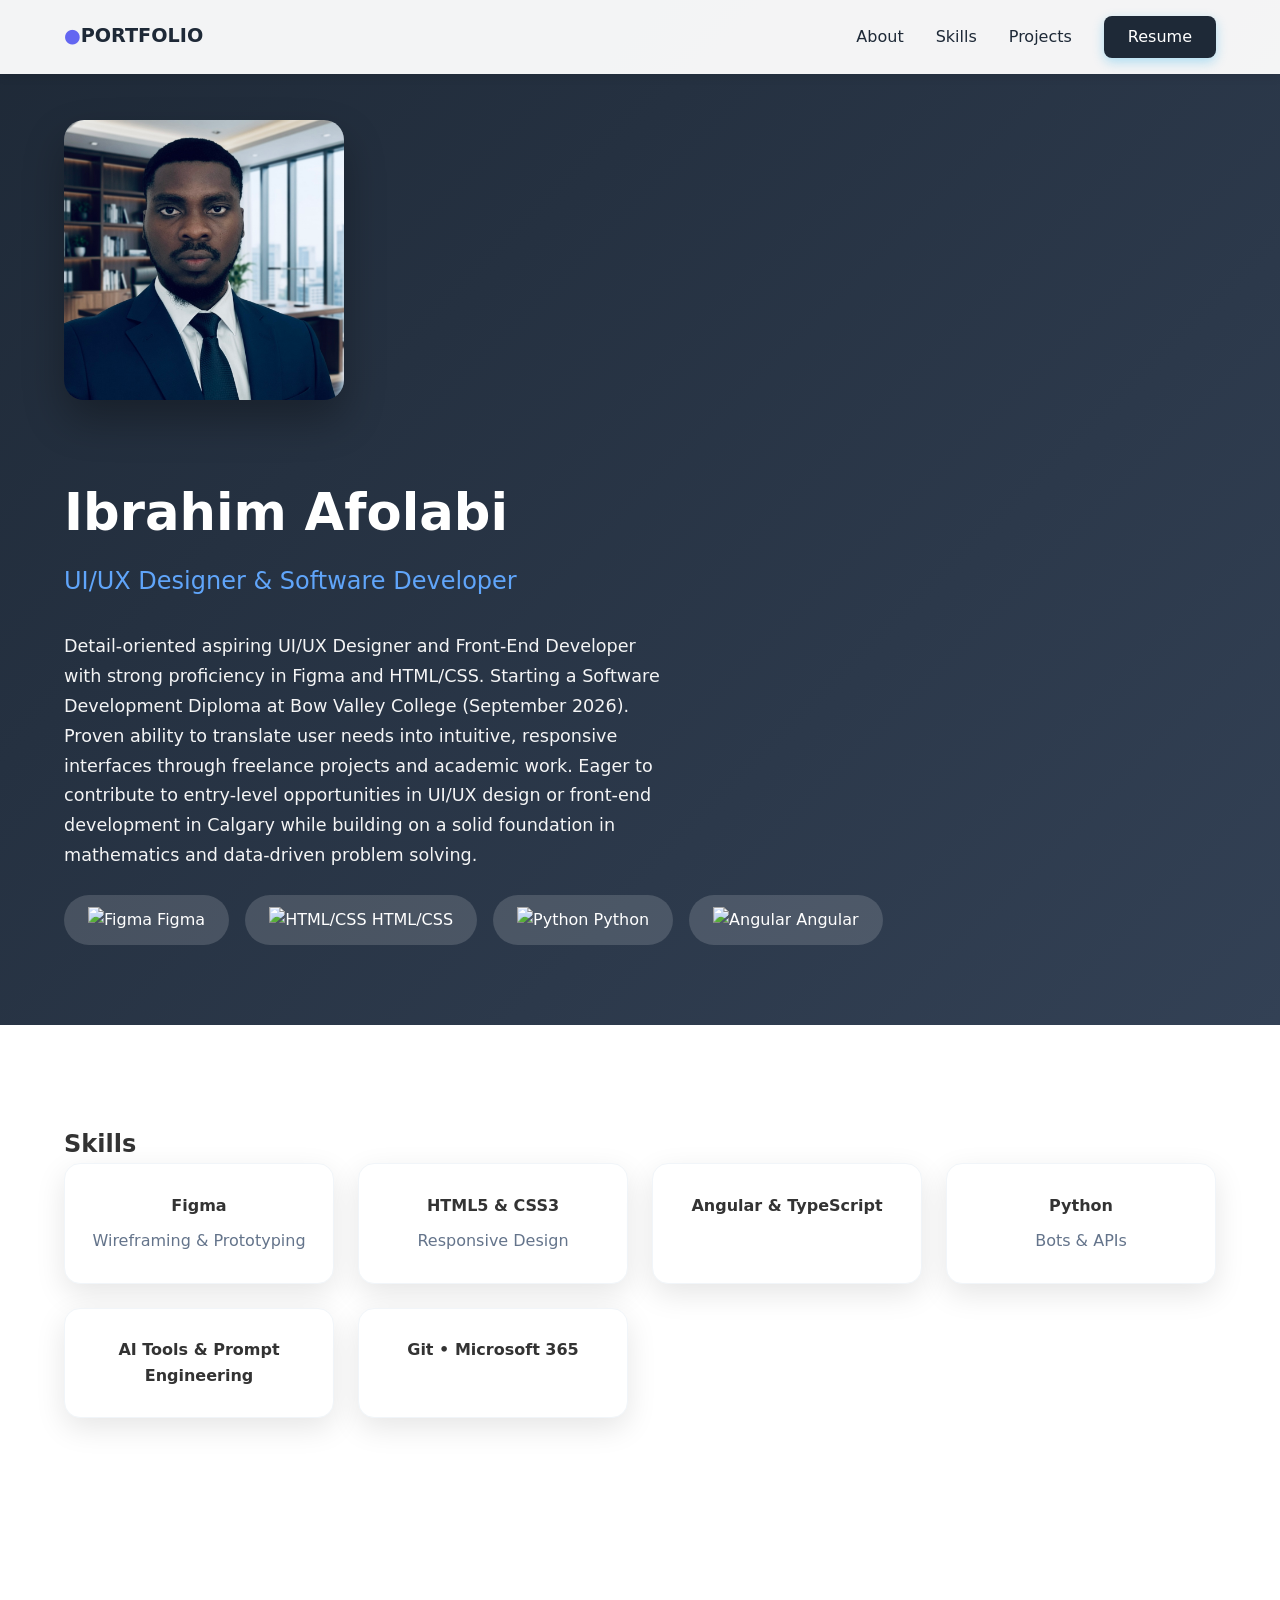
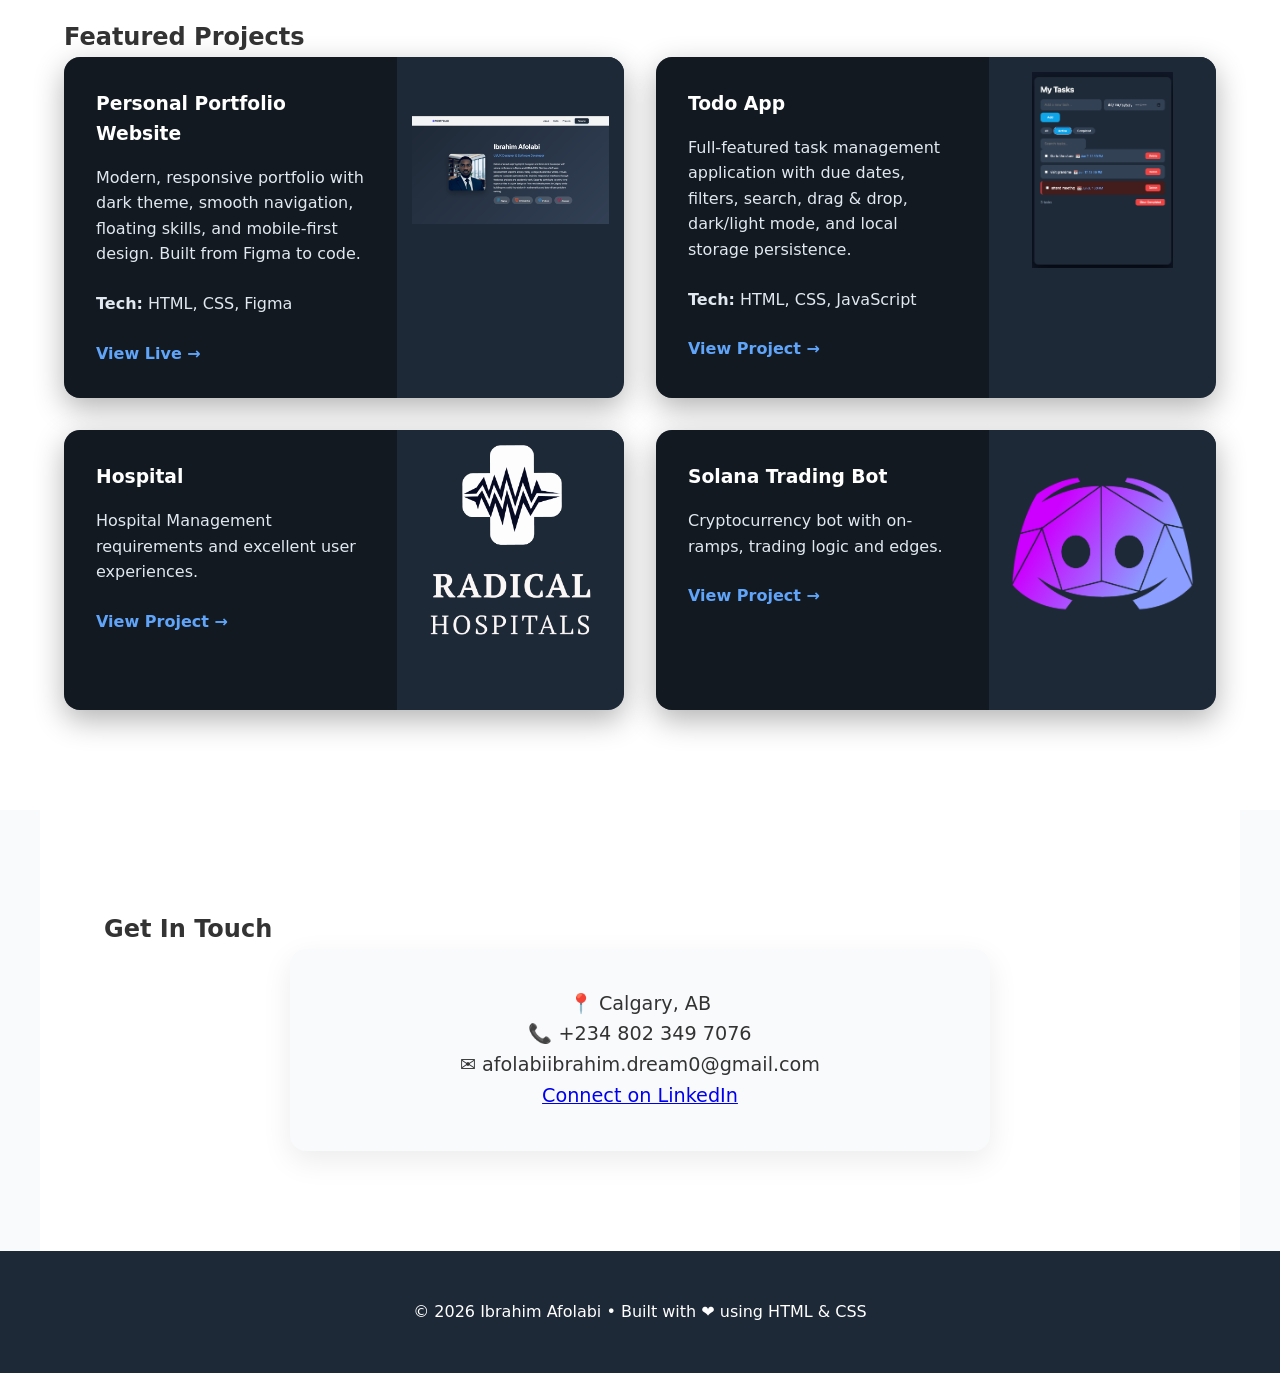
==== index.html @ 86c7fadf "Update: Added Todo App screenshot to portfolio" ====
<!DOCTYPE html>
<html lang="en">
<head>
  <meta charset="UTF-8">
  <meta name="viewport" content="width=device-width, initial-scale=1.0">
  <title>Ibrahim Afolabi | UI/UX & Software Developer</title>
  <link rel="stylesheet" href="styles.css">
</head>
<body>

    <nav>
    <div class="nav-container">
      <div class="logo">
        <span class="logo-dots">●</span>PORTFOLIO
      </div>
      <div class="nav-links">
        <a href="#about">About</a>
        <a href="#skills">Skills</a>
        <a href="#projects">Projects</a>
        <a href="Ibrahim_Afolabi_Resume.pdf" target="_blank" class="resume-btn">Resume</a>

      </div>
    </div>
  </nav>

    <section id="about" class="hero">
    <div class="hero-content">
      <div class="profile-section">
        <img src="images/Afolabi.jpg" alt="Ibrahim Afolabi" class="profile-photo">
      </div>
      <div class="hero-text">
        <h1>Ibrahim Afolabi</h1>
        <p class="title">UI/UX Designer & Software Developer</p>
        
        <div class="about-text">
          Detail-oriented aspiring UI/UX Designer and Front-End Developer with strong proficiency in Figma and HTML/CSS. Starting a Software Development Diploma at Bow Valley College (September 2026). Proven ability to translate user needs into intuitive, responsive interfaces through freelance projects and academic work. Eager to contribute to entry-level opportunities in UI/UX design or front-end development in Calgary while building on a solid foundation in mathematics and data-driven problem solving.
        </div>
        
                <div class="skills-badges">
          <div class="badge">
            <img src="https://cdn.simpleicons.org/figma/0EA5E9" alt="Figma" width="28" height="28">
            Figma
          </div>
          <div class="badge">
            <img src="https://cdn.simpleicons.org/html5/E34F26" alt="HTML/CSS" width="28" height="28">
            HTML/CSS
          </div>
          <div class="badge">
            <img src="https://cdn.simpleicons.org/python/3776AB" alt="Python" width="28" height="28">
            Python
          </div>
          <div class="badge">
            <img src="https://cdn.simpleicons.org/angular/DD0031" alt="Angular" width="28" height="28">
            Angular
          </div>
        </div>
      </div>
    </div>
  </section>

  <section id="skills" class="skills-section">
    <h2>Skills</h2>
    <div class="skills-grid">
      <div class="skill-card">Figma<br><span>Wireframing & Prototyping</span></div>
      <div class="skill-card">HTML5 & CSS3<br><span>Responsive Design</span></div>
      <div class="skill-card">Angular & TypeScript</div>
      <div class="skill-card">Python<br><span>Bots & APIs</span></div>
      <div class="skill-card">AI Tools & Prompt Engineering</div>
      <div class="skill-card">Git • Microsoft 365</div>
    </div>
  </section>

  <section id="projects" class="projects">
    <h2>Featured Projects</h2>
    <div class="projects-grid">

      <!-- New: Personal Portfolio -->
      <div class="project-card">
        <div class="project-info">
          <h3>Personal Portfolio Website</h3>
          <p>Modern, responsive portfolio with dark theme, smooth navigation, floating skills, and mobile-first design. Built from Figma to code.</p>
          <p><strong>Tech:</strong> HTML, CSS, Figma</p>
          <a href="#" class="view-project">View Live →</a>
        </div>
        <div class="project-image">
          <img src="images/portfolio.png" alt="Personal Portfolio">
        </div>
      </div>
<!-- Todo App -->
      <div class="project-card">
        <div class="project-info">
          <h3>Todo App</h3>
          <p>Full-featured task management application with due dates, filters, search, drag & drop, dark/light mode, and local storage persistence.</p>
          <p><strong>Tech:</strong> HTML, CSS, JavaScript</p>
          <a href="todo/index.html" class="view-project">View Project →</a>
        </div>
        <div class="project-image">
          <img src="images/To-do.png" alt="Todo App">
        </div>
      </div>
      <!-- Hospital -->
      <div class="project-card">
        <div class="project-info">
          <h3>Hospital</h3>
          <p>Hospital Management requirements and excellent user experiences.</p>
          <a href="Hospital/index.html" class="view-project">View Project →</a>
        </div>
        <div class="project-image">
          <img src="images/Hospital.png" alt="Hospital Project">
        </div>
      </div>

      <!-- Solana -->
      <div class="project-card">
        <div class="project-info">
          <h3>Solana Trading Bot</h3>
          <p>Cryptocurrency bot with on-ramps, trading logic and edges.</p>
          <a href="#" class="view-project">View Project →</a>
        </div>
        <div class="project-image">
          <img src="images/bot.png" alt="Solana Bot">
        </div>
      </div>

    </div>
  </section>

  <section id="contact">
    <h2>Get In Touch</h2>
    <div class="contact-info">
      <p>📍 Calgary, AB </p>
      <p>📞 +234 802 349 7076</p>
      <p>✉️ afolabiibrahim.dream0@gmail.com</p>
      <a href="https://www.linkedin.com/in/ibrahim-afolabi-062348404" target="_blank" class="btn">Connect on LinkedIn</a>
    </div>
  </section>

  <footer>
    © 2026 Ibrahim Afolabi • Built with ❤️ using HTML & CSS
  </footer>

</body>
</html>
---- styles.css ----
:root {
  --primary: #0ea5e9;
  --dark: #1e2937;
}

* {
  margin: 0;
  padding: 0;
  box-sizing: border-box;
}

body {
  font-family: 'Poppins', system-ui, sans-serif;
  line-height: 1.6;
  color: #333;
  background: #f8fafc;
}

nav {
  position: fixed;
  top: 0;
  width: 100%;
  background: rgba(255,255,255,0.95);
  padding: 1rem 5%;
  z-index: 1000;
  box-shadow: 0 2px 10px rgba(0,0,0,0.1);
}

.nav-container {
  max-width: 1200px;
  margin: 0 auto;
  display: flex;
  justify-content: space-between;
  align-items: center;
}

.logo {
  font-size: 1.2rem;
  font-weight: bold;
  color: var(--dark);
}

.logo-dots {
  color: #6366f1;
}

.nav-links {
  display: flex;
  align-items: center;
  gap: 2rem;                       /* Nice spacing between links */
}

.nav-links a:hover {
  color: var(--primary);
}

.nav-links a {
  text-decoration: none;
  color: var(--dark);
  font-weight: 500;
  transition: color 0.3s;
}

.contact-btn {
  background: var(--dark);
  color: white;
  padding: 8px 20px;
  border-radius: 8px;
  text-decoration: none;
}

.hero {
  min-height: 100vh;
  background: linear-gradient(135deg, #1e2937, #334155);
  color: white;
  display: flex;
  align-items: center;
  padding: 120px 5% 80px;
}

.hero-content {
  max-width: 1200px;
  margin: 0 auto;
  display: flex;
  align-items: center;
  gap: 4rem;
  flex-wrap: wrap;
}

.profile-photo {
  width: 280px;
  height: 280px;
  border-radius: 20px;
  object-fit: cover;
  box-shadow: 0 20px 40px rgba(0,0,0,0.3);
}

.hero-text h1 {
  font-size: 3.2rem;
  margin-bottom: 0.5rem;
}

.title {
  font-size: 1.5rem;
  color: #60a5fa;
  margin-bottom: 2rem;
}

.skills-badges {
  display: flex;
  flex-wrap: wrap;
  gap: 1rem;
}

.badge {
  background: rgba(255,255,255,0.15);
  padding: 12px 24px;
  border-radius: 50px;
  font-weight: 500;
}

/* ==================== HORIZONTAL FLOATING SKILLS ==================== */
.skills-section {
  padding: 100px 5%;
  background: white;
}

.skills-grid {
  display: grid;
  grid-template-columns: repeat(auto-fit, minmax(260px, 1fr));
  gap: 1.5rem;
  max-width: 1200px;
  margin: 0 auto;
}

.skill-card {
  background: white;
  padding: 1.8rem 1.4rem;
  border-radius: 16px;
  text-align: center;
  font-weight: 600;
  box-shadow: 0 10px 30px rgba(0, 0, 0, 0.1);
  transition: all 0.4s ease;
  border: 1px solid #f1f5f9;
}
.skill-card:hover {
  transform: translateY(-8px);
  box-shadow: 0 20px 40px rgba(14, 165, 233, 0.2);
}

.skill-card span {
  font-weight: normal;
  display: block;
  margin-top: 0.6rem;
  color: #64748b;
}
.about-text {
  max-width: 600px;
  line-height: 1.7;
  margin: 1.5rem 0;
  font-size: 1.1rem;
  opacity: 0.95;
}
.skill-card:hover {
  transform: translateY(-15px);
  box-shadow: 0 25px 50px rgba(14, 165, 233, 0.25);
  border-color: var(--primary);
}

.skill-card span {
  font-weight: normal;
  display: block;
  margin-top: 0.6rem;
  color: #64748b;
}

/* Projects & Other Sections */
.projects {
  padding: 100px 5%;
  background: white;
}

.projects-grid {
  display: grid;
  grid-template-columns: repeat(auto-fit, minmax(500px, 1fr));
  gap: 2rem;
  max-width: 1200px;
  margin: 0 auto;
}

.project-card {
  display: flex;
  background: #1e2937;
  color: white;
  border-radius: 16px;
  overflow: hidden;
  box-shadow: 0 10px 30px rgba(0,0,0,0.3);
  transition: transform 0.3s;
  min-height: 280px;
}

.project-info {
  padding: 2rem;
  flex: 1;
}
 
.project-card:hover {
  transform: translateY(-10px);
}

.project-info {
  padding: 2rem;
  flex: 1;
  background: rgba(0,0,0,0.4);   
}

.project-info h3 {
  color: white;
  margin-bottom: 1rem;
}

.project-info p {
  color: #e2e8f0;
  margin-bottom: 1.5rem;
}

.view-project {
  color: #60a5fa;
  text-decoration: none;
  font-weight: 600;
}

.view-project:hover {
  color: white;
  text-decoration: underline;
}

..project-image {
  width: 180px;           /* Small icon-like size */
  height: 180px;          /* Square for icon feel */
  overflow: hidden;
  flex-shrink: 0;
  background: #111827;
  border-radius: 12px;
  margin: 1.5rem;
}

.project-image img {
  width: 6cm;
  height: 6cm;
  object-fit: contain;     /* Important: keeps full image visible like an icon */
  padding: 15px;
  background: #1e2937;
}

.contact-info {
  max-width: 700px;
  margin: 0 auto;
  text-align: center;
  font-size: 1.2rem;
  padding: 40px;
  background: #f8fafc;
  border-radius: 16px;
  box-shadow: 0 10px 30px rgba(0,0,0,0.08);
}

footer {
  text-align: center;
  padding: 3rem;
  background: #1e2937;
  color: white;
}

/* Responsive */
@media (max-width: 768px) {
  .hero-content {
    flex-direction: column;
    text-align: center;
    gap: 2rem;
  }
  .projects-grid {
    grid-template-columns: 1fr;
  }
  .nav-links {
    display: flex;
    flex-wrap: wrap;
    gap: 1rem;
    justify-content: center;
  }
}
#contact {
  padding: 100px 5%;
  background: white;
  max-width: 1200px;
  margin: 0 auto;
}

.resume-btn {
  background: #1e2937 !important;
  color: white !important;
  padding: 8px 24px;
  border-radius: 8px;
  text-decoration: none;
  font-weight: 600;
  transition: all 0.3s;
  box-shadow: 0 4px 12px rgba(14, 165, 233, 0.3);
}

.resume-btn:hover {
  background: #6b7d87 !important;
  color: white !important;
  transform: translateY(-2px);
}
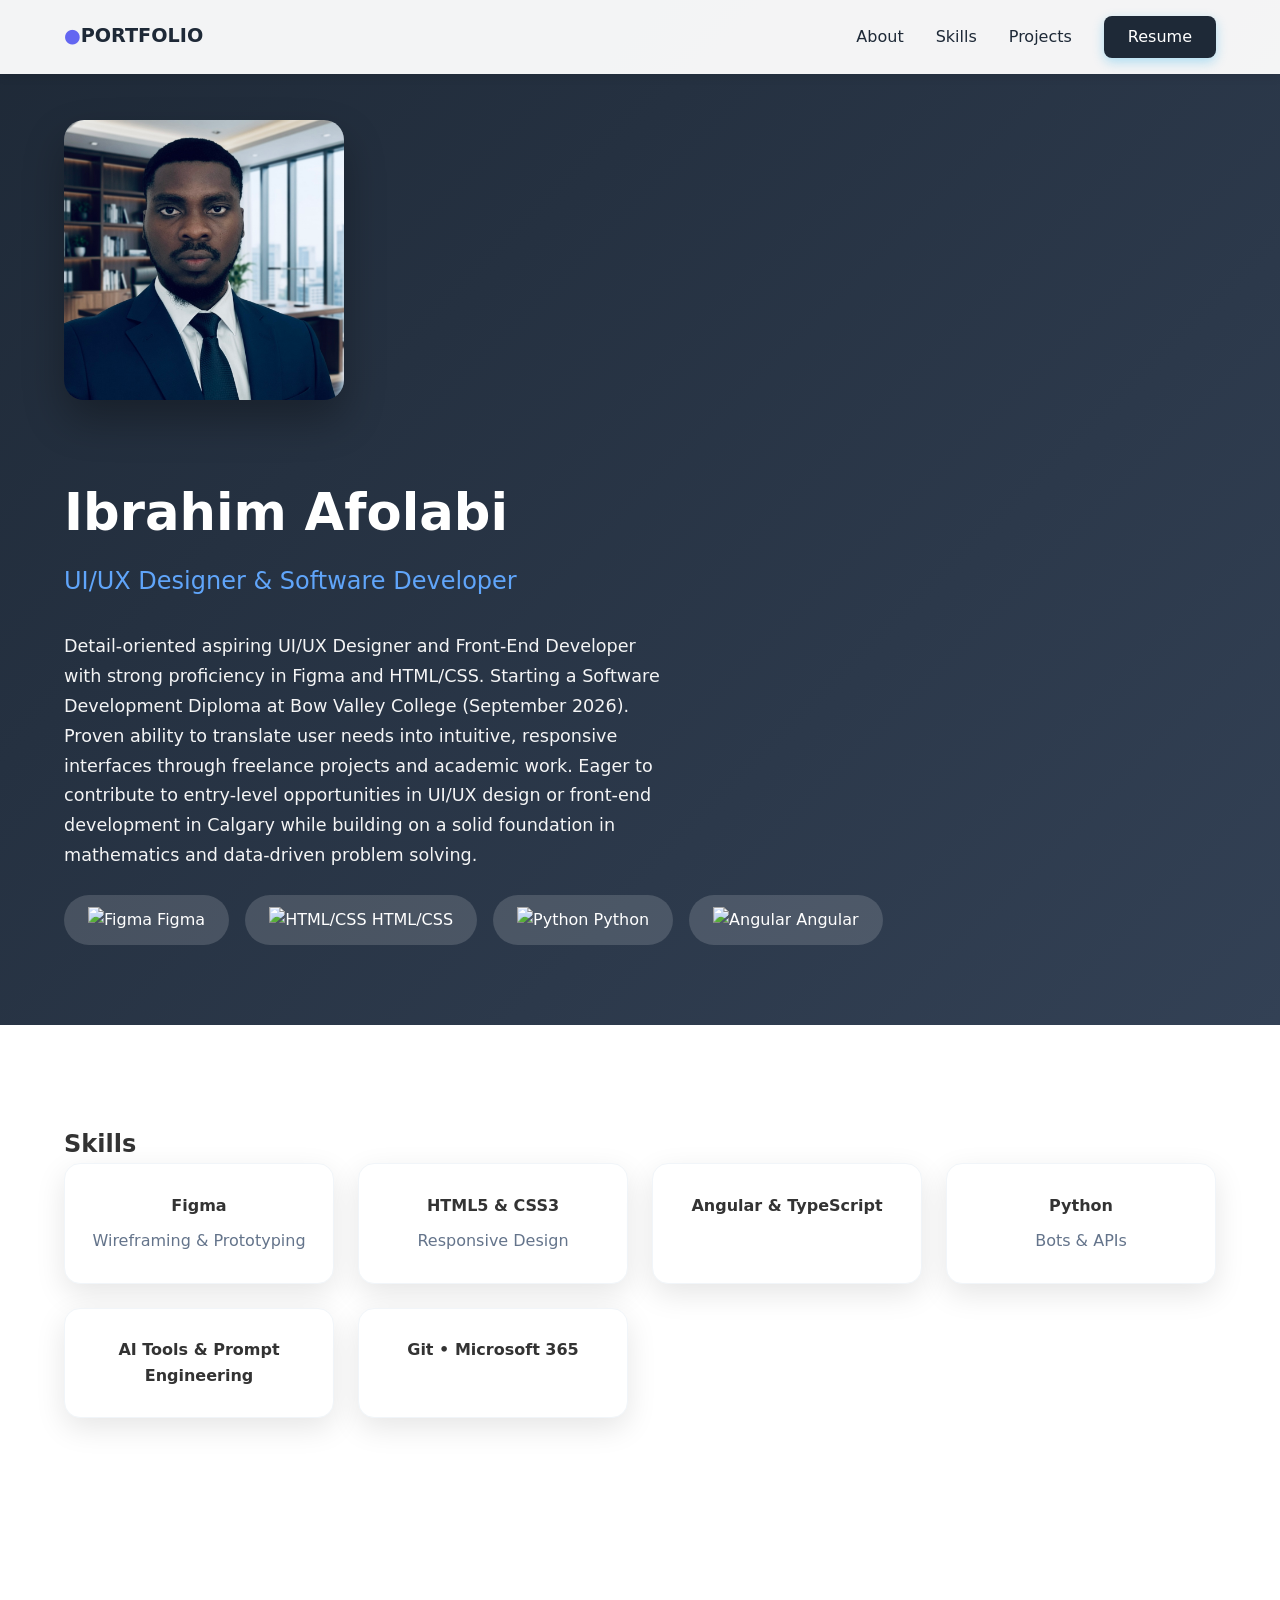
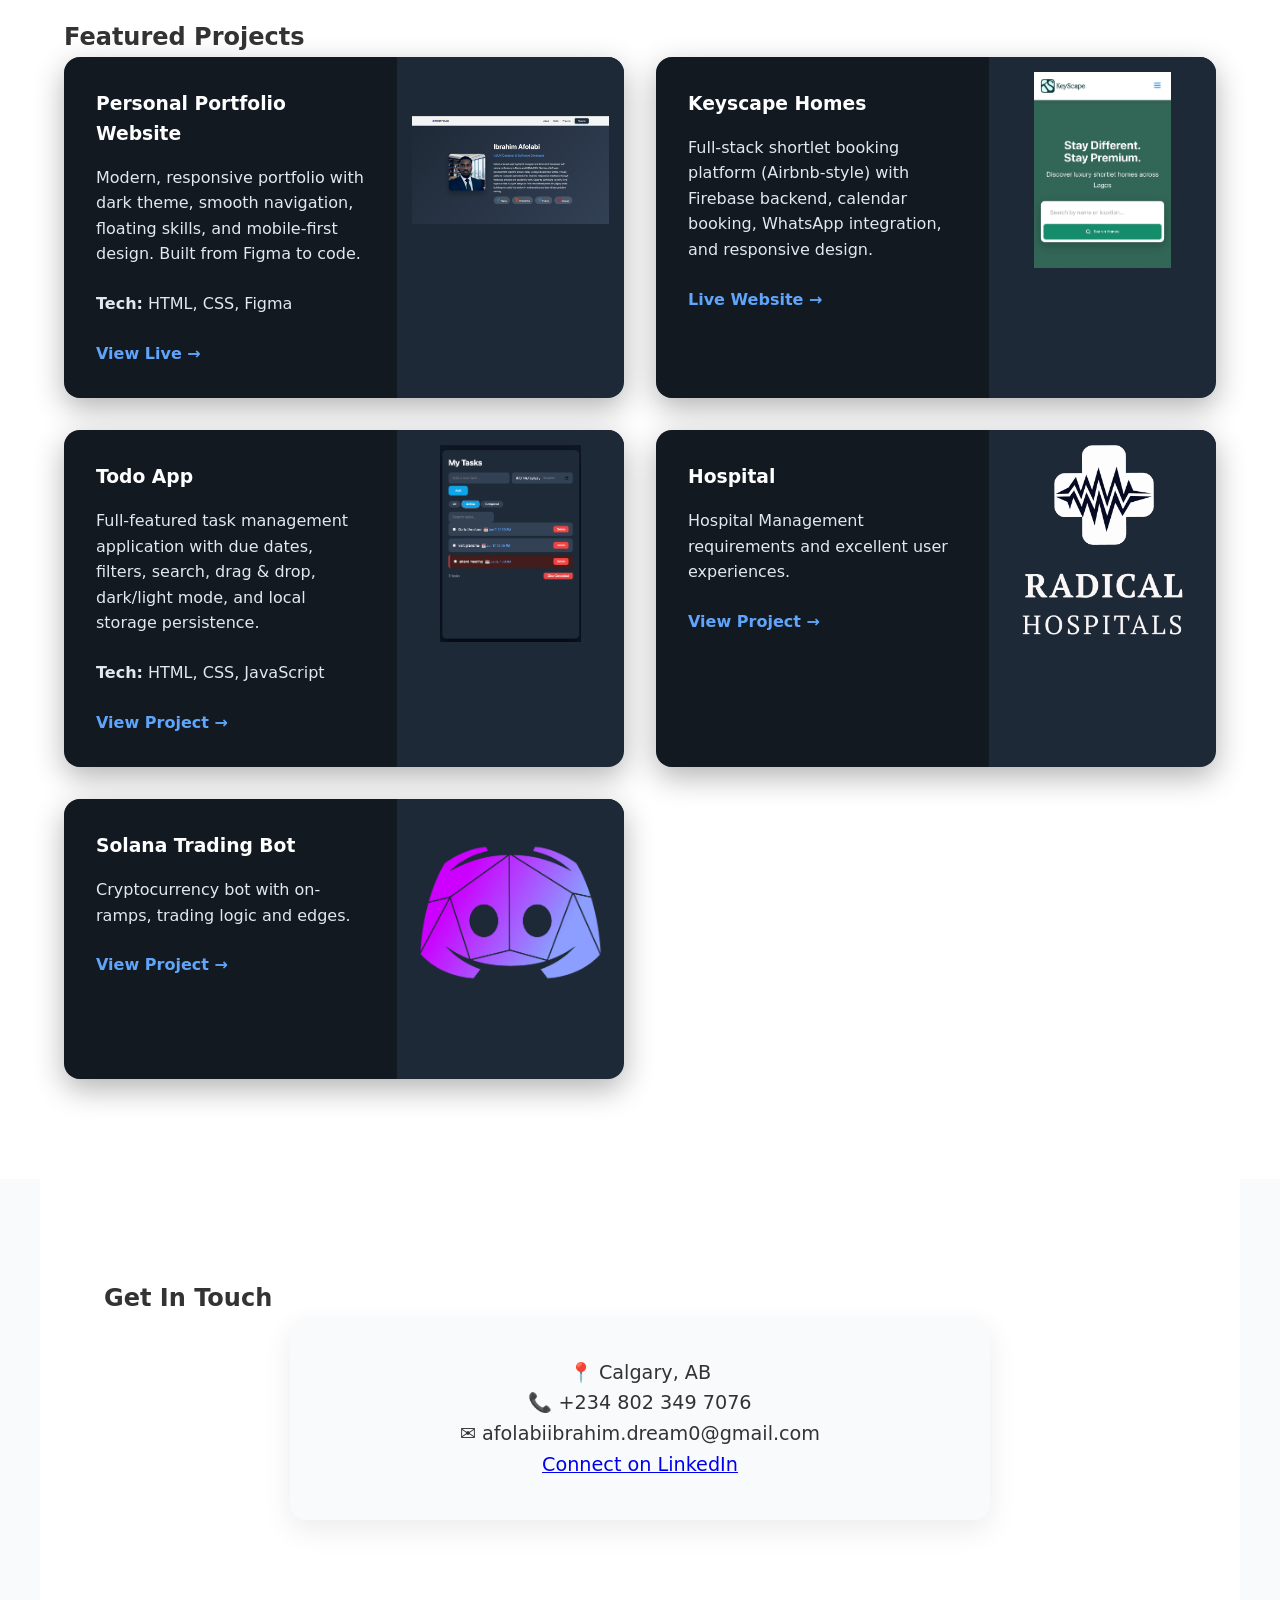
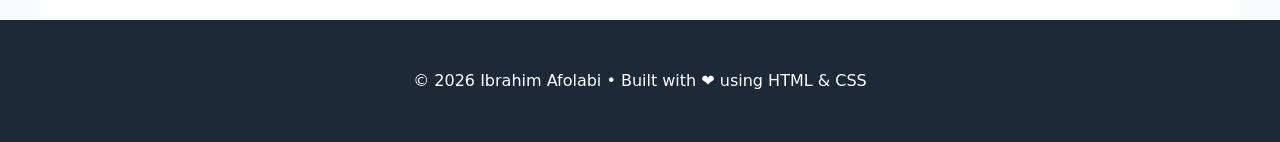
==== commit f77cfc7a: "Add Keyscape Homes project to portfolio" ====
--- a/index.html
+++ b/index.html
@@ -86,6 +86,17 @@
           <img src="images/portfolio.png" alt="Personal Portfolio">
         </div>
       </div>
+      <!-- New: Keyscape Homes -->
+      <div class="project-card">
+        <div class="project-info">
+          <h3>Keyscape Homes</h3>
+          <p>Full-stack shortlet booking platform (Airbnb-style) with Firebase backend, calendar booking, WhatsApp integration, and responsive design.</p>
+          <a href="https://keyscapehomes.pages.dev/" target="_blank" class="view-project">Live Website →</a>
+        </div>
+        <div class="project-image">
+          <img src="images/keyscape.png" alt="Keyscape Homes">
+        </div>
+      </div>
 <!-- Todo App -->
       <div class="project-card">
         <div class="project-info">
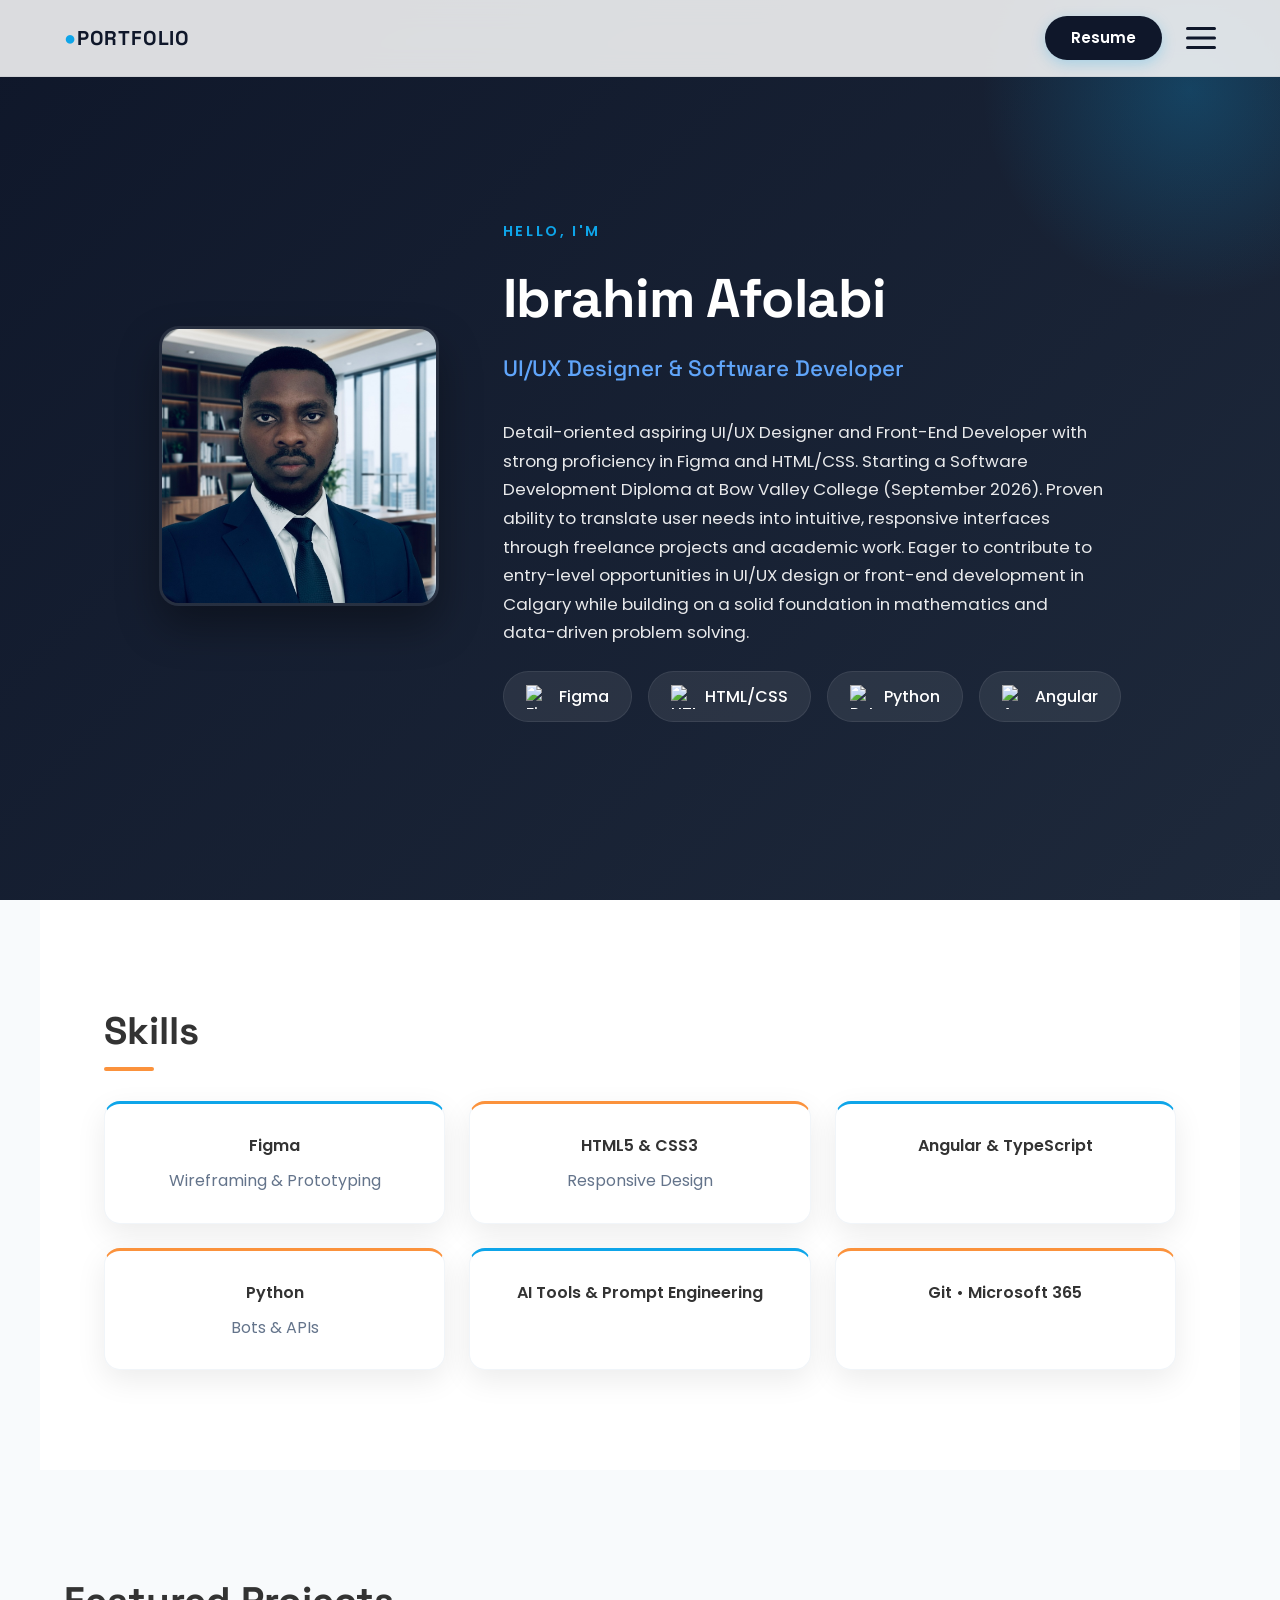
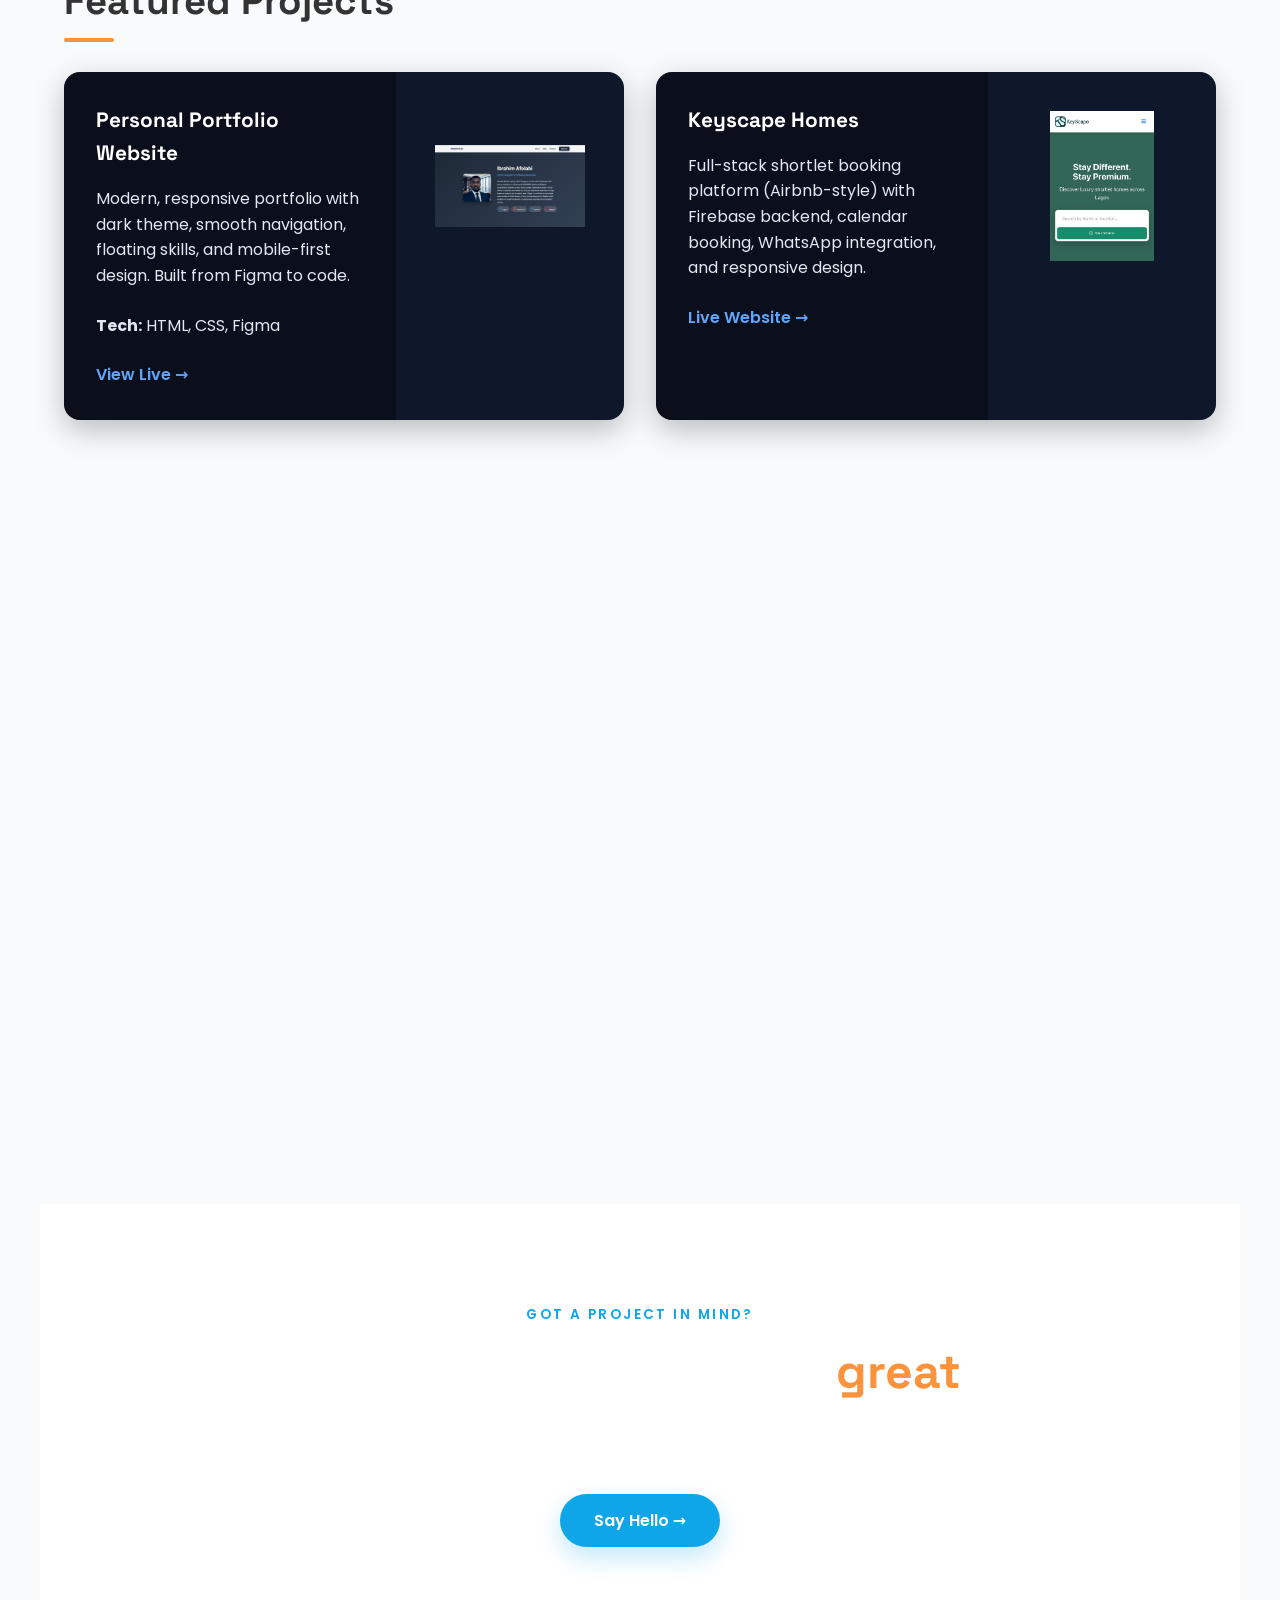
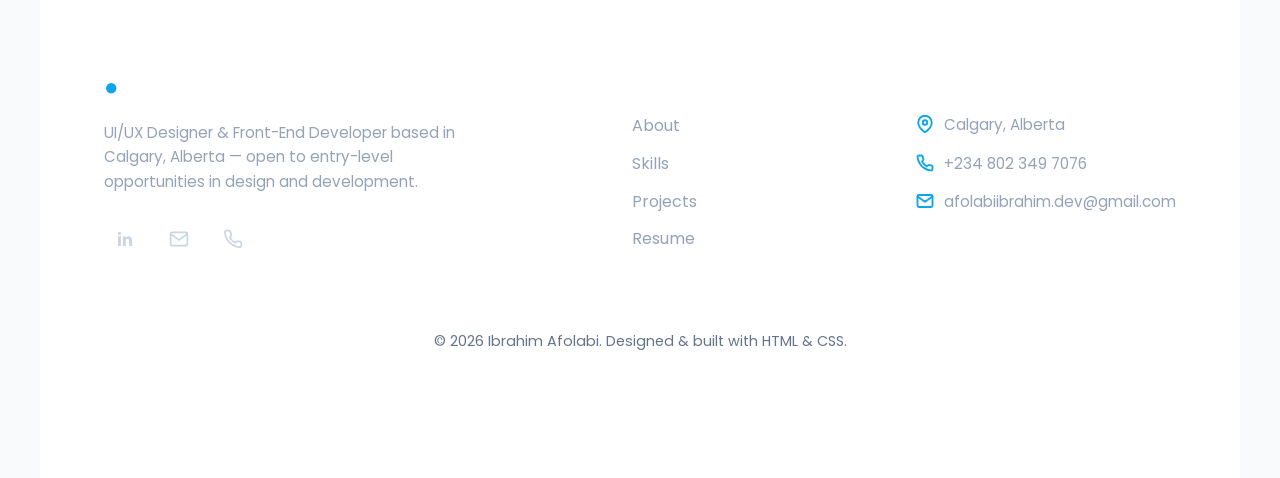
==== commit d0e8d1bc: "New updates - Improved footer + added Tails & Toys project" ====
--- a/index.html
+++ b/index.html
@@ -4,53 +4,65 @@
   <meta charset="UTF-8">
   <meta name="viewport" content="width=device-width, initial-scale=1.0">
   <title>Ibrahim Afolabi | UI/UX & Software Developer</title>
+  <link rel="preconnect" href="https://fonts.googleapis.com">
+  <link rel="preconnect" href="https://fonts.gstatic.com" crossorigin>
+  <link href="https://fonts.googleapis.com/css2?family=Space+Grotesk:wght@500;600;700&family=Poppins:wght@300;400;500;600;700&display=swap" rel="stylesheet">
   <link rel="stylesheet" href="styles.css">
 </head>
 <body>
 
-    <nav>
+  <nav>
     <div class="nav-container">
       <div class="logo">
         <span class="logo-dots">●</span>PORTFOLIO
       </div>
-      <div class="nav-links">
-        <a href="#about">About</a>
-        <a href="#skills">Skills</a>
-        <a href="#projects">Projects</a>
+      <div class="nav-right">
         <a href="Ibrahim_Afolabi_Resume.pdf" target="_blank" class="resume-btn">Resume</a>
-
+        <button class="hamburger" id="hamburger" aria-label="Toggle menu" aria-expanded="false" aria-controls="navOverlay">
+          <span></span>
+          <span></span>
+          <span></span>
+        </button>
       </div>
     </div>
   </nav>
 
-    <section id="about" class="hero">
+  <div class="nav-overlay" id="navOverlay">
+    <a href="#about"><span class="num">01</span>About</a>
+    <a href="#skills"><span class="num">02</span>Skills</a>
+    <a href="#projects"><span class="num">03</span>Projects</a>
+    <a href="#contact"><span class="num">04</span>Contact</a>
+  </div>
+
+  <section id="about" class="hero">
     <div class="hero-content">
       <div class="profile-section">
         <img src="images/Afolabi.jpg" alt="Ibrahim Afolabi" class="profile-photo">
       </div>
       <div class="hero-text">
+        <p class="eyebrow">Hello, I'm</p>
         <h1>Ibrahim Afolabi</h1>
-        <p class="title">UI/UX Designer & Software Developer</p>
-        
+        <p class="title">UI/UX Designer &amp; Software Developer</p>
+
         <div class="about-text">
           Detail-oriented aspiring UI/UX Designer and Front-End Developer with strong proficiency in Figma and HTML/CSS. Starting a Software Development Diploma at Bow Valley College (September 2026). Proven ability to translate user needs into intuitive, responsive interfaces through freelance projects and academic work. Eager to contribute to entry-level opportunities in UI/UX design or front-end development in Calgary while building on a solid foundation in mathematics and data-driven problem solving.
         </div>
-        
-                <div class="skills-badges">
-          <div class="badge">
-            <img src="https://cdn.simpleicons.org/figma/0EA5E9" alt="Figma" width="28" height="28">
+
+        <div class="skills-badges">
+          <div class="badge">
+            <img src="https://cdn.simpleicons.org/figma/0EA5E9" alt="Figma" width="24" height="24">
             Figma
           </div>
           <div class="badge">
-            <img src="https://cdn.simpleicons.org/html5/E34F26" alt="HTML/CSS" width="28" height="28">
+            <img src="https://cdn.simpleicons.org/html5/E34F26" alt="HTML/CSS" width="24" height="24">
             HTML/CSS
           </div>
           <div class="badge">
-            <img src="https://cdn.simpleicons.org/python/3776AB" alt="Python" width="28" height="28">
+            <img src="https://cdn.simpleicons.org/python/3776AB" alt="Python" width="24" height="24">
             Python
           </div>
           <div class="badge">
-            <img src="https://cdn.simpleicons.org/angular/DD0031" alt="Angular" width="28" height="28">
+            <img src="https://cdn.simpleicons.org/angular/DD0031" alt="Angular" width="24" height="24">
             Angular
           </div>
         </div>
@@ -58,7 +70,7 @@
     </div>
   </section>
 
-  <section id="skills" class="skills-section">
+  <section id="skills" class="skills-section reveal">
     <h2>Skills</h2>
     <div class="skills-grid">
       <div class="skill-card">Figma<br><span>Wireframing & Prototyping</span></div>
@@ -71,11 +83,11 @@
   </section>
 
   <section id="projects" class="projects">
-    <h2>Featured Projects</h2>
+    <h2 class="reveal">Featured Projects</h2>
     <div class="projects-grid">
 
-      <!-- New: Personal Portfolio -->
-      <div class="project-card">
+      <!-- Personal Portfolio -->
+      <div class="project-card reveal">
         <div class="project-info">
           <h3>Personal Portfolio Website</h3>
           <p>Modern, responsive portfolio with dark theme, smooth navigation, floating skills, and mobile-first design. Built from Figma to code.</p>
@@ -86,8 +98,9 @@
           <img src="images/portfolio.png" alt="Personal Portfolio">
         </div>
       </div>
-      <!-- New: Keyscape Homes -->
-      <div class="project-card">
+
+      <!-- Keyscape Homes -->
+      <div class="project-card reveal">
         <div class="project-info">
           <h3>Keyscape Homes</h3>
           <p>Full-stack shortlet booking platform (Airbnb-style) with Firebase backend, calendar booking, WhatsApp integration, and responsive design.</p>
@@ -97,8 +110,21 @@
           <img src="images/keyscape.png" alt="Keyscape Homes">
         </div>
       </div>
-<!-- Todo App -->
-      <div class="project-card">
+
+      <!-- Tails & Toys -->
+      <div class="project-card reveal">
+        <div class="project-info">
+          <h3>Tails & Toys LLC</h3>
+          <p>Modern e-commerce website for premium cat toys and accessories with cart system and admin panel.</p>
+          <a href="https://tailsandtoysllc.netlify.app/" target="_blank" class="view-project">Live Website →</a>
+        </div>
+        <div class="project-image">
+          <img src="images/tailsandtoys.png" alt="Tails & Toys">
+        </div>
+      </div>
+
+      <!-- Todo App -->
+      <div class="project-card reveal">
         <div class="project-info">
           <h3>Todo App</h3>
           <p>Full-featured task management application with due dates, filters, search, drag & drop, dark/light mode, and local storage persistence.</p>
@@ -109,8 +135,9 @@
           <img src="images/To-do.png" alt="Todo App">
         </div>
       </div>
+
       <!-- Hospital -->
-      <div class="project-card">
+      <div class="project-card reveal">
         <div class="project-info">
           <h3>Hospital</h3>
           <p>Hospital Management requirements and excellent user experiences.</p>
@@ -122,7 +149,7 @@
       </div>
 
       <!-- Solana -->
-      <div class="project-card">
+      <div class="project-card reveal">
         <div class="project-info">
           <h3>Solana Trading Bot</h3>
           <p>Cryptocurrency bot with on-ramps, trading logic and edges.</p>
@@ -136,19 +163,100 @@
     </div>
   </section>
 
-  <section id="contact">
-    <h2>Get In Touch</h2>
-    <div class="contact-info">
-      <p>📍 Calgary, AB </p>
-      <p>📞 +234 802 349 7076</p>
-      <p>✉️ afolabiibrahim.dream0@gmail.com</p>
-      <a href="https://www.linkedin.com/in/ibrahim-afolabi-062348404" target="_blank" class="btn">Connect on LinkedIn</a>
-    </div>
-  </section>
-
-  <footer>
-    © 2026 Ibrahim Afolabi • Built with ❤️ using HTML & CSS
+  <footer id="contact">
+    <div class="footer-container">
+
+      <div class="footer-cta reveal">
+        <p class="footer-eyebrow">Got a project in mind?</p>
+        <h2>Let's build something <span class="accent-text">great</span> together.</h2>
+        <a href="mailto:afolabiibrahim.dev@gmail.com" class="footer-cta-btn">Say Hello →</a>
+      </div>
+
+      <div class="footer-divider"></div>
+
+      <div class="footer-content">
+        <div class="footer-brand">
+          <div class="logo"><span class="logo-dots">●</span>PORTFOLIO</div>
+          <p class="footer-tagline">UI/UX Designer &amp; Front-End Developer based in Calgary, Alberta — open to entry-level opportunities in design and development.</p>
+          <div class="footer-socials">
+            <a href="https://www.linkedin.com/in/ibrahim-afolabi-062348404" target="_blank" class="social-icon" aria-label="LinkedIn">
+              <svg width="20" height="20" viewBox="0 0 24 24" fill="currentColor"><path d="M20.45 20.45h-3.55v-5.57c0-1.33-.02-3.04-1.85-3.04-1.85 0-2.14 1.45-2.14 2.94v5.67H9.36V9h3.41v1.56h.05c.48-.9 1.64-1.85 3.37-1.85 3.6 0 4.27 2.37 4.27 5.46v6.28zM5.34 7.43a2.06 2.06 0 110-4.12 2.06 2.06 0 010 4.12zM7.12 20.45H3.56V9h3.56v11.45z"/></svg>
+            </a>
+            <a href="mailto:afolabiibrahim.dev@gmail.com" class="social-icon" aria-label="Email">
+              <svg width="20" height="20" viewBox="0 0 24 24" fill="none" stroke="currentColor" stroke-width="2" stroke-linecap="round" stroke-linejoin="round"><path d="M4 4h16c1.1 0 2 .9 2 2v12c0 1.1-.9 2-2 2H4c-1.1 0-2-.9-2-2V6c0-1.1.9-2 2-2z"/><polyline points="22,6 12,13 2,6"/></svg>
+            </a>
+            <a href="tel:+2348023497076" class="social-icon" aria-label="Phone">
+              <svg width="20" height="20" viewBox="0 0 24 24" fill="none" stroke="currentColor" stroke-width="2" stroke-linecap="round" stroke-linejoin="round"><path d="M22 16.92v3a2 2 0 01-2.18 2 19.79 19.79 0 01-8.63-3.07 19.5 19.5 0 01-6-6 19.79 19.79 0 01-3.07-8.67A2 2 0 014.11 2h3a2 2 0 012 1.72 12.84 12.84 0 00.7 2.81 2 2 0 01-.45 2.11L8.09 10.09a16 16 0 006.5 6.5l1.45-1.45a2 2 0 012.11-.45 12.84 12.84 0 002.81.7A2 2 0 0122 16.92z"/></svg>
+            </a>
+          </div>
+        </div>
+
+        <div class="footer-links">
+          <h3>Navigate</h3>
+          <a href="#about">About</a>
+          <a href="#skills">Skills</a>
+          <a href="#projects">Projects</a>
+          <a href="Ibrahim_Afolabi_Resume.pdf" target="_blank">Resume</a>
+        </div>
+
+        <div class="footer-contact">
+          <h3>Contact</h3>
+          <div class="contact-item">
+            <svg width="18" height="18" viewBox="0 0 24 24" fill="none" stroke="currentColor" stroke-width="2.5" stroke-linecap="round" stroke-linejoin="round"><path d="M21 10c0 7-9 13-9 13S3 17 3 10a9 9 0 0118 0z"/><circle cx="12" cy="10" r="3"/></svg>
+            <span>Calgary, Alberta</span>
+          </div>
+          <div class="contact-item">
+            <svg width="18" height="18" viewBox="0 0 24 24" fill="none" stroke="currentColor" stroke-width="2.5" stroke-linecap="round" stroke-linejoin="round"><path d="M22 16.92v3a2 2 0 01-2.18 2 19.79 19.79 0 01-8.63-3.07 19.5 19.5 0 01-6-6 19.79 19.79 0 01-3.07-8.67A2 2 0 014.11 2h3a2 2 0 012 1.72 12.84 12.84 0 00.7 2.81 2 2 0 01-.45 2.11L8.09 10.09a16 16 0 006.5 6.5l1.45-1.45a2 2 0 012.11-.45 12.84 12.84 0 002.81.7A2 2 0 0122 16.92z"/></svg>
+            <span>+234 802 349 7076</span>
+          </div>
+          <div class="contact-item">
+            <svg width="18" height="18" viewBox="0 0 24 24" fill="none" stroke="currentColor" stroke-width="2.5" stroke-linecap="round" stroke-linejoin="round"><path d="M4 4h16c1.1 0 2 .9 2 2v12c0 1.1-.9 2-2 2H4c-1.1 0-2-.9-2-2V6c0-1.1.9-2 2-2z"/><polyline points="22,6 12,13 2,6"/></svg>
+            <span>afolabiibrahim.dev@gmail.com</span>
+          </div>
+        </div>
+      </div>
+
+      <div class="footer-bottom">
+        <p>&copy; 2026 Ibrahim Afolabi. Designed &amp; built with HTML &amp; CSS.</p>
+      </div>
+    </div>
   </footer>
 
+  <script>
+    // Hamburger menu toggle
+    const hamburger = document.getElementById('hamburger');
+    const navOverlay = document.getElementById('navOverlay');
+
+    hamburger.addEventListener('click', () => {
+      const isOpen = navOverlay.classList.toggle('active');
+      hamburger.classList.toggle('active');
+      hamburger.setAttribute('aria-expanded', isOpen);
+      document.body.classList.toggle('nav-open', isOpen);
+    });
+
+    // Close menu when a link is clicked
+    navOverlay.querySelectorAll('a').forEach(link => {
+      link.addEventListener('click', () => {
+        navOverlay.classList.remove('active');
+        hamburger.classList.remove('active');
+        hamburger.setAttribute('aria-expanded', 'false');
+        document.body.classList.remove('nav-open');
+      });
+    });
+
+    // Scroll-reveal animations
+    const revealEls = document.querySelectorAll('.reveal');
+    const observer = new IntersectionObserver((entries) => {
+      entries.forEach(entry => {
+        if (entry.isIntersecting) {
+          entry.target.classList.add('visible');
+          observer.unobserve(entry.target);
+        }
+      });
+    }, { threshold: 0.15 });
+
+    revealEls.forEach(el => observer.observe(el));
+  </script>
+
 </body>
-</html>+</html>
--- a/styles.css
+++ b/styles.css
@@ -1,6 +1,13 @@
 :root {
   --primary: #0ea5e9;
-  --dark: #1e2937;
+  --primary-dark: #0284c7;
+  --accent: #fb923c;
+  --dark: #0f172a;
+  --dark-2: #1e293b;
+  --light: #f8fafc;
+  --text-muted: #94a3b8;
+  --font-display: 'Space Grotesk', sans-serif;
+  --font-body: 'Poppins', system-ui, sans-serif;
 }
 
 * {
@@ -9,21 +16,27 @@
   box-sizing: border-box;
 }
 
+html {
+  scroll-behavior: smooth;
+}
+
 body {
-  font-family: 'Poppins', system-ui, sans-serif;
+  font-family: var(--font-body);
   line-height: 1.6;
   color: #333;
   background: #f8fafc;
 }
 
+/* ==================== NAV ==================== */
 nav {
   position: fixed;
   top: 0;
   width: 100%;
-  background: rgba(255,255,255,0.95);
+  background: rgba(255, 255, 255, 0.85);
+  backdrop-filter: blur(14px);
   padding: 1rem 5%;
   z-index: 1000;
-  box-shadow: 0 2px 10px rgba(0,0,0,0.1);
+  border-bottom: 1px solid rgba(15, 23, 42, 0.06);
 }
 
 .nav-container {
@@ -35,50 +48,171 @@
 }
 
 .logo {
-  font-size: 1.2rem;
-  font-weight: bold;
+  font-family: var(--font-display);
+  font-size: 1.25rem;
+  font-weight: 700;
   color: var(--dark);
+  letter-spacing: 0.04em;
 }
 
 .logo-dots {
-  color: #6366f1;
-}
-
-.nav-links {
-  display: flex;
-  align-items: center;
-  gap: 2rem;                       /* Nice spacing between links */
-}
-
-.nav-links a:hover {
   color: var(--primary);
 }
 
-.nav-links a {
+.nav-right {
+  display: flex;
+  align-items: center;
+  gap: 1.5rem;
+}
+
+.resume-btn {
+  background: var(--dark);
+  color: white !important;
+  padding: 10px 26px;
+  border-radius: 999px;
   text-decoration: none;
-  color: var(--dark);
+  font-weight: 600;
+  font-size: 0.95rem;
+  transition: all 0.3s;
+  box-shadow: 0 4px 14px rgba(14, 165, 233, 0.25);
+}
+
+.resume-btn:hover {
+  background: var(--primary);
+  color: white !important;
+  transform: translateY(-2px);
+}
+
+/* Hamburger */
+.hamburger {
+  position: relative;
+  width: 30px;
+  height: 22px;
+  background: none;
+  border: none;
+  cursor: pointer;
+  padding: 0;
+  z-index: 1001;
+}
+
+.hamburger span {
+  position: absolute;
+  left: 0;
+  display: block;
+  width: 100%;
+  height: 3px;
+  border-radius: 3px;
+  background: var(--dark);
+  transition: all 0.35s cubic-bezier(0.65, 0, 0.35, 1);
+}
+
+.hamburger span:nth-child(1) { top: 0; }
+.hamburger span:nth-child(2) { top: 50%; transform: translateY(-50%); }
+.hamburger span:nth-child(3) { bottom: 0; }
+
+.hamburger.active span:nth-child(1) {
+  top: 50%;
+  transform: translateY(-50%) rotate(45deg);
+  background: white;
+}
+.hamburger.active span:nth-child(2) {
+  opacity: 0;
+}
+.hamburger.active span:nth-child(3) {
+  bottom: 50%;
+  transform: translateY(50%) rotate(-45deg);
+  background: white;
+}
+
+/* Fullscreen nav overlay */
+.nav-overlay {
+  position: fixed;
+  inset: 0;
+  display: flex;
+  flex-direction: column;
+  align-items: center;
+  justify-content: center;
+  gap: 1.5rem;
+  background: linear-gradient(150deg, var(--dark) 0%, var(--dark-2) 100%);
+  transform: translateY(-100%);
+  transition: transform 0.55s cubic-bezier(0.77, 0, 0.18, 1);
+  z-index: 999;
+}
+
+.nav-overlay.active {
+  transform: translateY(0);
+}
+
+.nav-overlay a {
+  font-family: var(--font-display);
+  font-size: clamp(2rem, 6vw, 3.2rem);
+  font-weight: 600;
+  color: white;
+  text-decoration: none;
+  opacity: 0;
+  transform: translateY(24px);
+  transition: opacity 0.45s ease, transform 0.45s ease, color 0.3s;
+  display: flex;
+  align-items: baseline;
+  gap: 1rem;
+}
+
+.nav-overlay a span.num {
+  font-family: var(--font-body);
+  font-size: 1rem;
   font-weight: 500;
-  transition: color 0.3s;
-}
-
-.contact-btn {
-  background: var(--dark);
-  color: white;
-  padding: 8px 20px;
-  border-radius: 8px;
-  text-decoration: none;
-}
-
+  color: var(--primary);
+}
+
+.nav-overlay a:hover {
+  color: var(--primary);
+}
+
+.nav-overlay.active a {
+  opacity: 1;
+  transform: translateY(0);
+}
+
+.nav-overlay.active a:nth-child(1) { transition-delay: 0.08s; }
+.nav-overlay.active a:nth-child(2) { transition-delay: 0.16s; }
+.nav-overlay.active a:nth-child(3) { transition-delay: 0.24s; }
+.nav-overlay.active a:nth-child(4) { transition-delay: 0.32s; }
+
+body.nav-open {
+  overflow: hidden;
+}
+
+/* ==================== HERO ==================== */
 .hero {
   min-height: 100vh;
-  background: linear-gradient(135deg, #1e2937, #334155);
+  position: relative;
+  overflow: hidden;
+  background: linear-gradient(135deg, var(--dark), var(--dark-2));
+  background-image:
+    linear-gradient(135deg, var(--dark), var(--dark-2)),
+    linear-gradient(rgba(255, 255, 255, 0.035) 1px, transparent 1px),
+    linear-gradient(90deg, rgba(255, 255, 255, 0.035) 1px, transparent 1px);
+  background-size: auto, 42px 42px, 42px 42px;
   color: white;
   display: flex;
   align-items: center;
   padding: 120px 5% 80px;
 }
 
+.hero::before {
+  content: '';
+  position: absolute;
+  top: -120px;
+  right: -120px;
+  width: 420px;
+  height: 420px;
+  border-radius: 50%;
+  background: radial-gradient(circle, rgba(14, 165, 233, 0.25), transparent 70%);
+  pointer-events: none;
+}
+
 .hero-content {
+  position: relative;
   max-width: 1200px;
   margin: 0 auto;
   display: flex;
@@ -92,20 +226,44 @@
   height: 280px;
   border-radius: 20px;
   object-fit: cover;
-  box-shadow: 0 20px 40px rgba(0,0,0,0.3);
+  box-shadow: 0 20px 40px rgba(0, 0, 0, 0.35);
+  border: 3px solid rgba(255, 255, 255, 0.08);
+}
+
+.eyebrow {
+  display: inline-block;
+  font-size: 0.9rem;
+  font-weight: 600;
+  letter-spacing: 0.18em;
+  text-transform: uppercase;
+  color: var(--primary);
+  margin-bottom: 0.8rem;
 }
 
 .hero-text h1 {
-  font-size: 3.2rem;
+  font-family: var(--font-display);
+  font-size: 3.4rem;
+  font-weight: 700;
   margin-bottom: 0.5rem;
+  letter-spacing: -0.01em;
 }
 
 .title {
-  font-size: 1.5rem;
+  font-family: var(--font-display);
+  font-size: 1.4rem;
+  font-weight: 500;
   color: #60a5fa;
   margin-bottom: 2rem;
 }
 
+.about-text {
+  max-width: 600px;
+  line-height: 1.7;
+  margin: 1.5rem 0;
+  font-size: 1.05rem;
+  opacity: 0.9;
+}
+
 .skills-badges {
   display: flex;
   flex-wrap: wrap;
@@ -113,24 +271,56 @@
 }
 
 .badge {
-  background: rgba(255,255,255,0.15);
-  padding: 12px 24px;
+  display: flex;
+  align-items: center;
+  gap: 0.6rem;
+  background: rgba(255, 255, 255, 0.08);
+  border: 1px solid rgba(255, 255, 255, 0.08);
+  padding: 12px 22px;
   border-radius: 50px;
   font-weight: 500;
-}
-
-/* ==================== HORIZONTAL FLOATING SKILLS ==================== */
+  transition: all 0.3s;
+}
+
+.badge:hover {
+  background: rgba(14, 165, 233, 0.15);
+  border-color: var(--primary);
+  transform: translateY(-3px);
+}
+
+/* ==================== SKILLS ==================== */
 .skills-section {
   padding: 100px 5%;
   background: white;
+  max-width: 1200px;
+  margin: 0 auto;
+}
+
+.skills-section h2,
+.projects h2 {
+  font-family: var(--font-display);
+  font-size: 2.4rem;
+  margin-bottom: 2.5rem;
+  position: relative;
+  display: inline-block;
+}
+
+.skills-section h2::after,
+.projects h2::after {
+  content: '';
+  position: absolute;
+  left: 0;
+  bottom: -10px;
+  width: 50px;
+  height: 4px;
+  border-radius: 4px;
+  background: var(--accent);
 }
 
 .skills-grid {
   display: grid;
   grid-template-columns: repeat(auto-fit, minmax(260px, 1fr));
   gap: 1.5rem;
-  max-width: 1200px;
-  margin: 0 auto;
 }
 
 .skill-card {
@@ -139,13 +329,19 @@
   border-radius: 16px;
   text-align: center;
   font-weight: 600;
-  box-shadow: 0 10px 30px rgba(0, 0, 0, 0.1);
-  transition: all 0.4s ease;
+  box-shadow: 0 10px 30px rgba(0, 0, 0, 0.08);
+  transition: all 0.35s ease;
   border: 1px solid #f1f5f9;
-}
+  border-top: 3px solid var(--primary);
+}
+
+.skill-card:nth-child(2n) {
+  border-top-color: var(--accent);
+}
+
 .skill-card:hover {
-  transform: translateY(-8px);
-  box-shadow: 0 20px 40px rgba(14, 165, 233, 0.2);
+  transform: translateY(-10px);
+  box-shadow: 0 25px 50px rgba(14, 165, 233, 0.2);
 }
 
 .skill-card span {
@@ -154,30 +350,11 @@
   margin-top: 0.6rem;
   color: #64748b;
 }
-.about-text {
-  max-width: 600px;
-  line-height: 1.7;
-  margin: 1.5rem 0;
-  font-size: 1.1rem;
-  opacity: 0.95;
-}
-.skill-card:hover {
-  transform: translateY(-15px);
-  box-shadow: 0 25px 50px rgba(14, 165, 233, 0.25);
-  border-color: var(--primary);
-}
-
-.skill-card span {
-  font-weight: normal;
-  display: block;
-  margin-top: 0.6rem;
-  color: #64748b;
-}
-
-/* Projects & Other Sections */
+
+/* ==================== PROJECTS ==================== */
 .projects {
   padding: 100px 5%;
-  background: white;
+  background: #f8fafc;
 }
 
 .projects-grid {
@@ -190,33 +367,31 @@
 
 .project-card {
   display: flex;
-  background: #1e2937;
+  background: var(--dark);
   color: white;
   border-radius: 16px;
   overflow: hidden;
-  box-shadow: 0 10px 30px rgba(0,0,0,0.3);
-  transition: transform 0.3s;
+  box-shadow: 0 10px 30px rgba(0, 0, 0, 0.25);
+  transition: transform 0.3s, box-shadow 0.3s;
   min-height: 280px;
+}
+
+.project-card:hover {
+  transform: translateY(-10px);
+  box-shadow: 0 20px 45px rgba(0, 0, 0, 0.35);
 }
 
 .project-info {
   padding: 2rem;
   flex: 1;
-}
- 
-.project-card:hover {
-  transform: translateY(-10px);
-}
-
-.project-info {
-  padding: 2rem;
-  flex: 1;
-  background: rgba(0,0,0,0.4);   
+  background: rgba(0, 0, 0, 0.35);
 }
 
 .project-info h3 {
+  font-family: var(--font-display);
   color: white;
   margin-bottom: 1rem;
+  font-size: 1.3rem;
 }
 
 .project-info p {
@@ -228,16 +403,17 @@
   color: #60a5fa;
   text-decoration: none;
   font-weight: 600;
+  transition: color 0.3s;
 }
 
 .view-project:hover {
-  color: white;
+  color: var(--accent);
   text-decoration: underline;
 }
 
-..project-image {
-  width: 180px;           /* Small icon-like size */
-  height: 180px;          /* Square for icon feel */
+.project-image {
+  width: 180px;
+  height: 180px;
   overflow: hidden;
   flex-shrink: 0;
   background: #111827;
@@ -246,11 +422,19 @@
 }
 
 .project-image img {
-  width: 6cm;
-  height: 6cm;
-  object-fit: contain;     /* Important: keeps full image visible like an icon */
+  width: 100%;
+  height: 100%;
+  object-fit: contain;
   padding: 15px;
-  background: #1e2937;
+  background: var(--dark);
+}
+
+/* ==================== CONTACT ==================== */
+#contact {
+  padding: 100px 5%;
+  background: white;
+  max-width: 1200px;
+  margin: 0 auto;
 }
 
 .contact-info {
@@ -261,54 +445,227 @@
   padding: 40px;
   background: #f8fafc;
   border-radius: 16px;
-  box-shadow: 0 10px 30px rgba(0,0,0,0.08);
-}
-
+  box-shadow: 0 10px 30px rgba(0, 0, 0, 0.08);
+}
+
+/* ==================== FOOTER ==================== */
 footer {
+  background: linear-gradient(180deg, var(--dark-2) 0%, var(--dark) 100%);
+  color: #e2e8f0;
+  padding: 90px 5% 0;
+}
+
+.footer-container {
+  max-width: 1200px;
+  margin: 0 auto;
+}
+
+/* CTA */
+.footer-cta {
   text-align: center;
-  padding: 3rem;
-  background: #1e2937;
-  color: white;
-}
-
-/* Responsive */
+  padding-bottom: 70px;
+}
+
+.footer-eyebrow {
+  font-size: 0.85rem;
+  font-weight: 600;
+  letter-spacing: 0.18em;
+  text-transform: uppercase;
+  color: var(--primary);
+  margin-bottom: 1rem;
+}
+
+.footer-cta h2 {
+  font-family: var(--font-display);
+  font-size: clamp(2rem, 5vw, 3rem);
+  font-weight: 700;
+  color: white;
+  max-width: 700px;
+  margin: 0 auto;
+  line-height: 1.25;
+}
+
+.footer-cta .accent-text {
+  color: var(--accent);
+}
+
+.footer-cta-btn {
+  display: inline-flex;
+  align-items: center;
+  gap: 0.5rem;
+  margin-top: 2rem;
+  padding: 14px 34px;
+  background: var(--primary);
+  color: white;
+  border-radius: 999px;
+  text-decoration: none;
+  font-weight: 600;
+  transition: all 0.3s;
+  box-shadow: 0 10px 25px rgba(14, 165, 233, 0.25);
+}
+
+.footer-cta-btn:hover {
+  background: var(--accent);
+  transform: translateY(-3px);
+  box-shadow: 0 14px 30px rgba(251, 146, 60, 0.3);
+}
+
+.footer-divider {
+  height: 1px;
+  background: rgba(255, 255, 255, 0.08);
+}
+
+/* Content columns */
+.footer-content {
+  display: grid;
+  grid-template-columns: 2fr 1fr 1fr;
+  gap: 40px;
+  padding: 50px 0 40px;
+}
+
+.footer-brand .logo {
+  font-size: 1.5rem;
+  margin-bottom: 14px;
+  color: white;
+}
+
+.footer-tagline {
+  color: var(--text-muted);
+  max-width: 360px;
+  margin-bottom: 1.5rem;
+  font-size: 0.95rem;
+}
+
+.footer-socials {
+  display: flex;
+  gap: 12px;
+}
+
+.social-icon {
+  width: 42px;
+  height: 42px;
+  border-radius: 50%;
+  display: flex;
+  align-items: center;
+  justify-content: center;
+  background: rgba(255, 255, 255, 0.06);
+  color: #cbd5e1;
+  transition: all 0.3s;
+}
+
+.social-icon:hover {
+  background: var(--primary);
+  color: white;
+  transform: translateY(-4px);
+}
+
+.footer-links h3,
+.footer-contact h3 {
+  font-family: var(--font-display);
+  color: white;
+  margin-bottom: 18px;
+  font-size: 1.05rem;
+}
+
+.footer-links a {
+  display: block;
+  color: var(--text-muted);
+  text-decoration: none;
+  margin-bottom: 12px;
+  transition: color 0.3s;
+}
+
+.footer-links a:hover {
+  color: var(--primary);
+}
+
+.footer-contact .contact-item {
+  display: flex;
+  align-items: flex-start;
+  gap: 10px;
+  margin-bottom: 14px;
+  color: var(--text-muted);
+  font-size: 0.95rem;
+}
+
+.footer-contact .contact-item svg {
+  flex-shrink: 0;
+  margin-top: 2px;
+  color: var(--primary);
+}
+
+.footer-bottom {
+  text-align: center;
+  padding: 25px 0;
+  border-top: 1px solid rgba(255, 255, 255, 0.08);
+  color: #64748b;
+  font-size: 0.9rem;
+}
+
+/* ==================== SCROLL REVEAL ==================== */
+.reveal {
+  opacity: 0;
+  transform: translateY(30px);
+  transition: opacity 0.7s ease, transform 0.7s ease;
+}
+
+.reveal.visible {
+  opacity: 1;
+  transform: translateY(0);
+}
+
+/* ==================== RESPONSIVE ==================== */
 @media (max-width: 768px) {
   .hero-content {
     flex-direction: column;
     text-align: center;
     gap: 2rem;
   }
+
+  .skills-badges {
+    justify-content: center;
+  }
+
   .projects-grid {
     grid-template-columns: 1fr;
   }
-  .nav-links {
-    display: flex;
-    flex-wrap: wrap;
-    gap: 1rem;
+
+  .project-card {
+    flex-direction: column;
+  }
+
+  .project-image {
+    width: calc(100% - 3rem);
+    height: 200px;
+  }
+
+  .footer-content {
+    grid-template-columns: 1fr;
+    gap: 36px;
+    text-align: center;
+  }
+
+  .footer-brand .footer-tagline {
+    margin-left: auto;
+    margin-right: auto;
+  }
+
+  .footer-socials {
     justify-content: center;
   }
-}
-#contact {
-  padding: 100px 5%;
-  background: white;
-  max-width: 1200px;
-  margin: 0 auto;
-}
-
-.resume-btn {
-  background: #1e2937 !important;
-  color: white !important;
-  padding: 8px 24px;
-  border-radius: 8px;
-  text-decoration: none;
-  font-weight: 600;
-  transition: all 0.3s;
-  box-shadow: 0 4px 12px rgba(14, 165, 233, 0.3);
-}
-
-.resume-btn:hover {
-  background: #6b7d87 !important;
-  color: white !important;
-  transform: translateY(-2px);
-}
-
+
+  .footer-contact .contact-item {
+    justify-content: center;
+  }
+}
+
+@media (max-width: 480px) {
+  .hero-text h1 {
+    font-size: 2.4rem;
+  }
+
+  .profile-photo {
+    width: 220px;
+    height: 220px;
+  }
+}
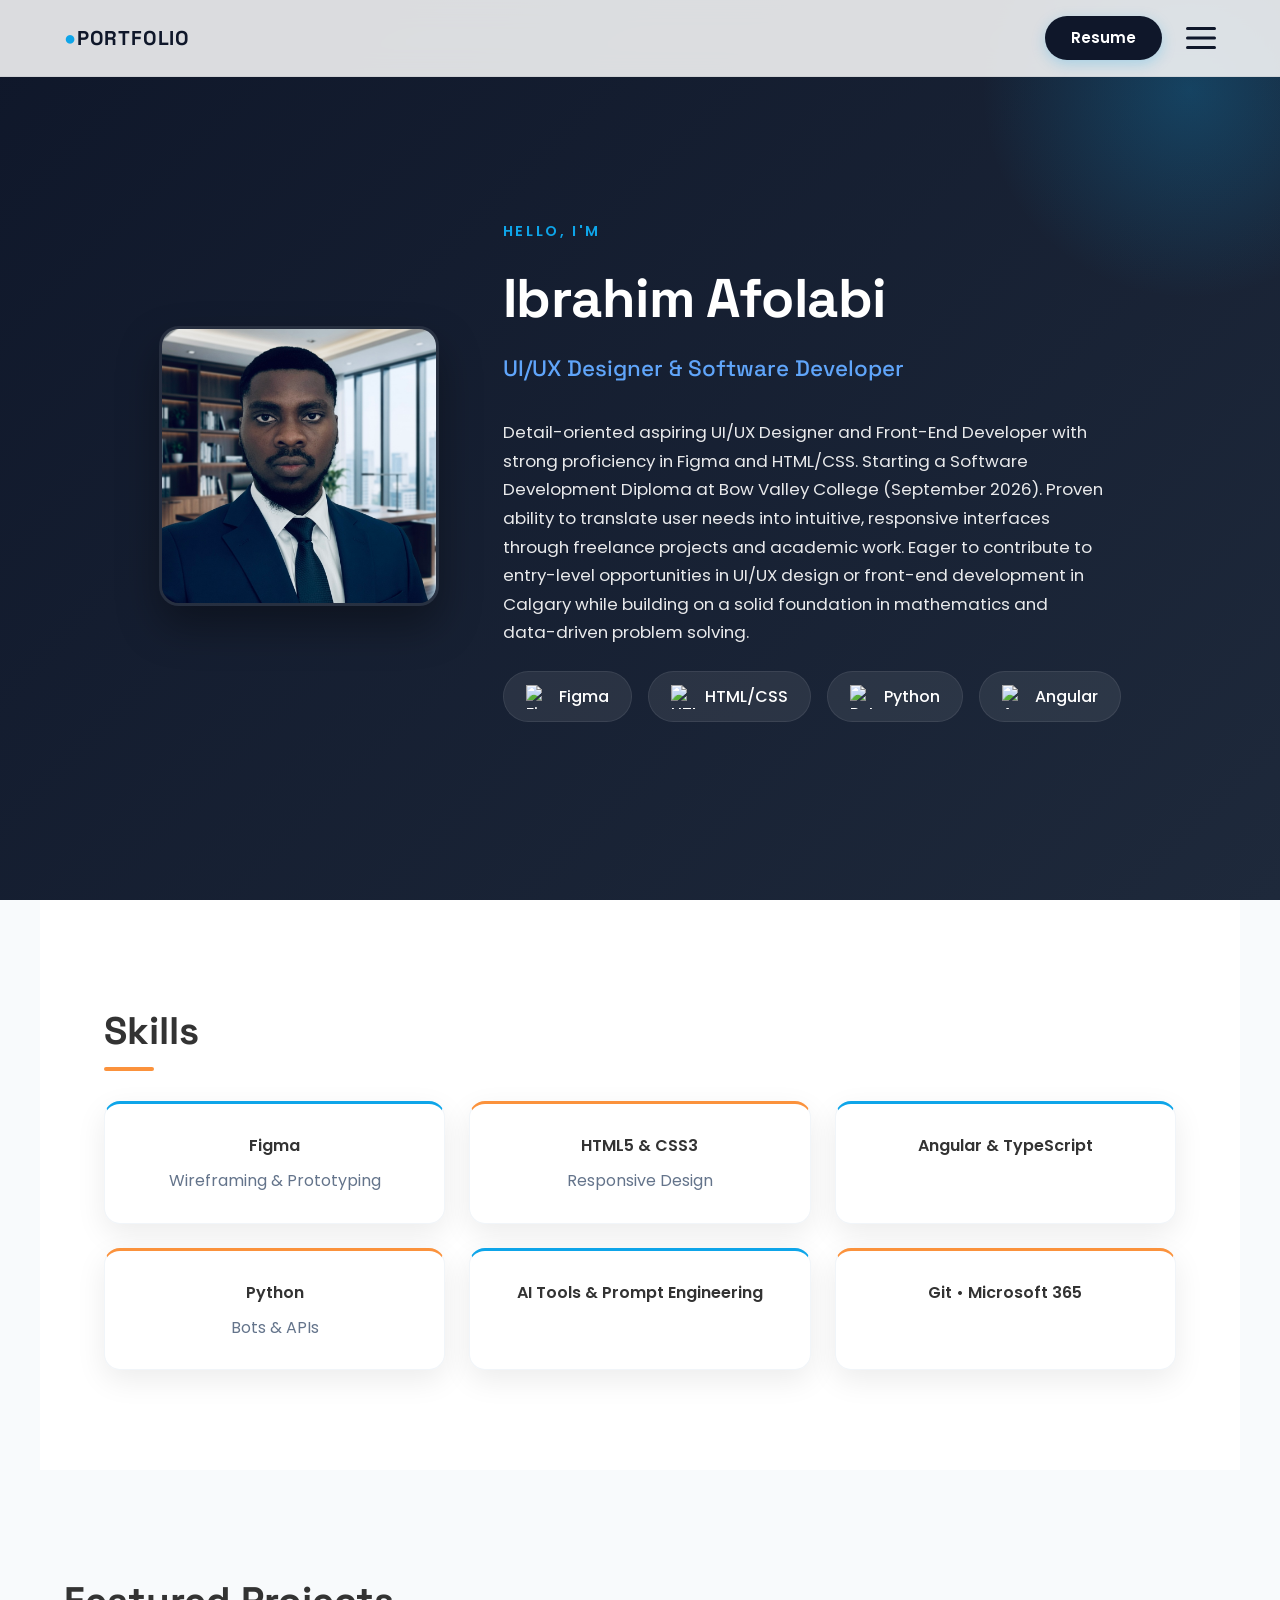
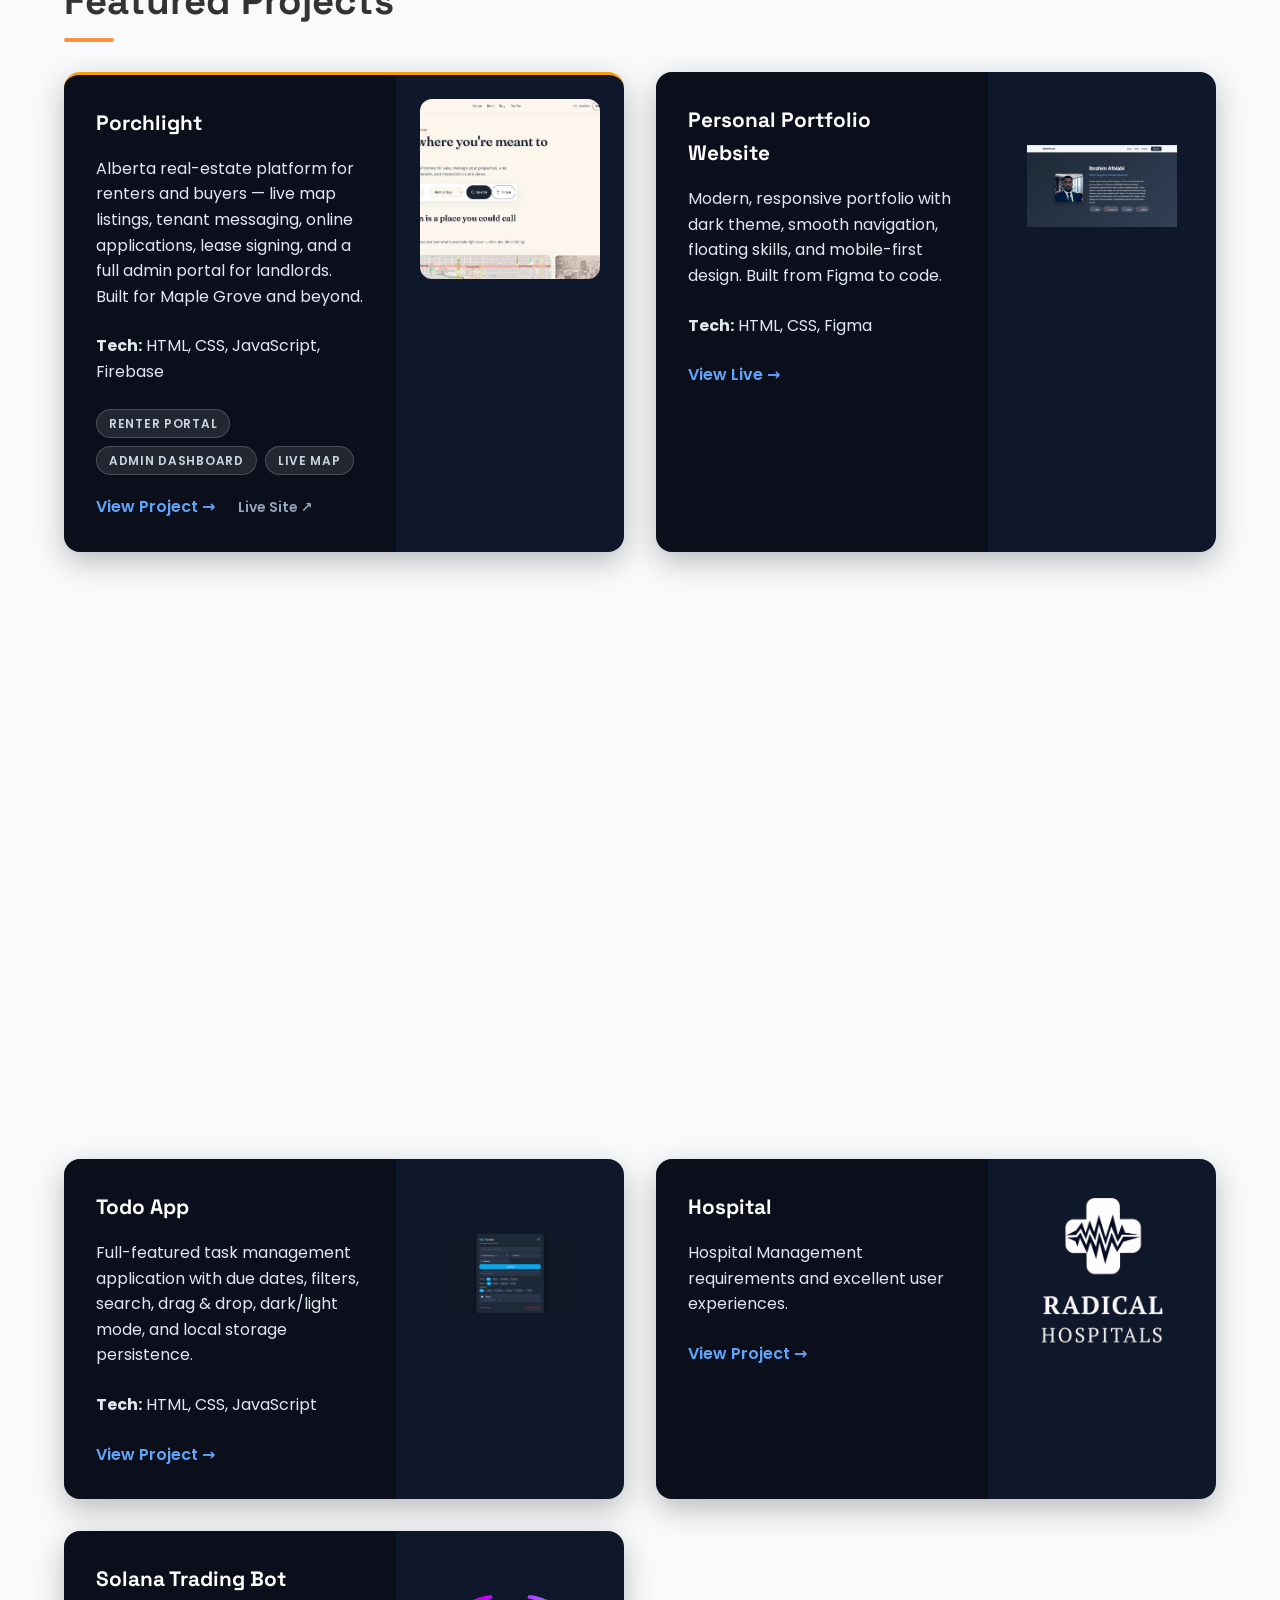
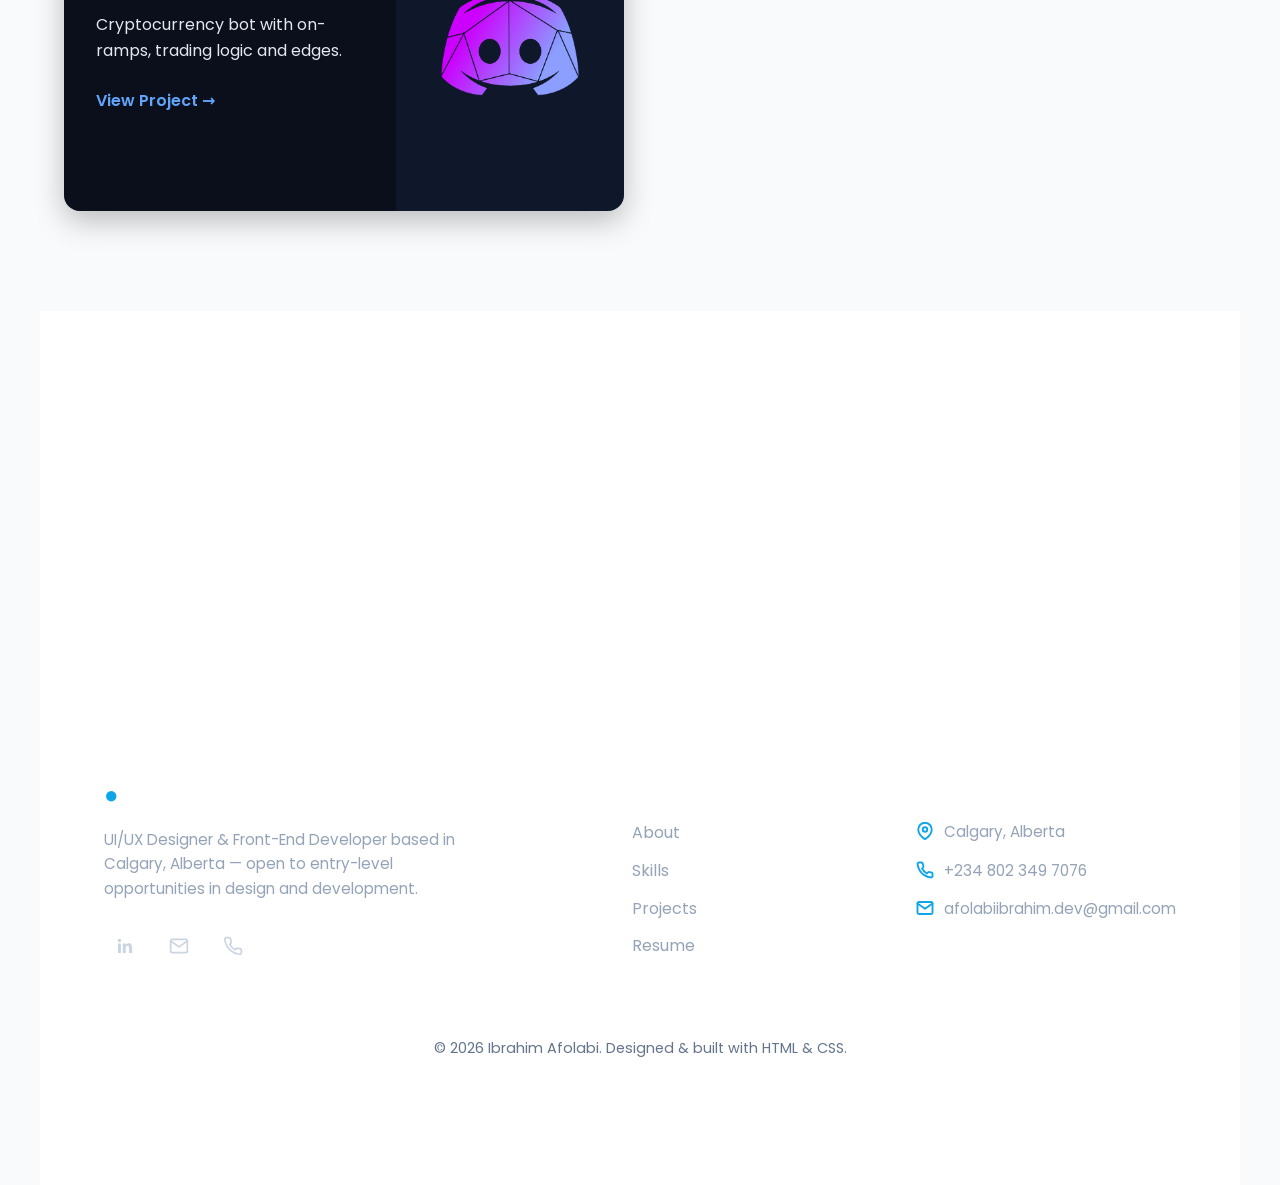
==== commit a032b7b5: "Updated portfolio - Added View Project links and improved styles for Keyscape, Tails & Toys, PorchLi" ====
--- a/index.html
+++ b/index.html
@@ -86,6 +86,27 @@
     <h2 class="reveal">Featured Projects</h2>
     <div class="projects-grid">
 
+      <!-- Porchlight -->
+      <div class="project-card reveal porchlight-card">
+        <div class="project-info">
+          <h3>Porchlight</h3>
+          <p>Alberta real-estate platform for renters and buyers — live map listings, tenant messaging, online applications, lease signing, and a full admin portal for landlords. Built for Maple Grove and beyond.</p>
+          <p><strong>Tech:</strong> HTML, CSS, JavaScript, Firebase</p>
+          <div class="project-tags">
+            <span class="tag">Renter Portal</span>
+            <span class="tag">Admin Dashboard</span>
+            <span class="tag">Live Map</span>
+          </div>
+          <div class="card-links">
+            <a href="porchlight/index.html" class="view-project">View Project →</a>
+            <a href="https://porchlights.pages.dev/" target="_blank" class="view-project secondary-link">Live Site ↗</a>
+          </div>
+        </div>
+        <div class="project-image porchlight-img">
+          <img src="images/porchlight.png" alt="Porchlight real-estate platform">
+        </div>
+      </div>
+
       <!-- Personal Portfolio -->
       <div class="project-card reveal">
         <div class="project-info">
@@ -100,26 +121,46 @@
       </div>
 
       <!-- Keyscape Homes -->
-      <div class="project-card reveal">
+      <div class="project-card reveal keyscape-card">
         <div class="project-info">
           <h3>Keyscape Homes</h3>
-          <p>Full-stack shortlet booking platform (Airbnb-style) with Firebase backend, calendar booking, WhatsApp integration, and responsive design.</p>
-          <a href="https://keyscapehomes.pages.dev/" target="_blank" class="view-project">Live Website →</a>
-        </div>
-        <div class="project-image">
+          <p>Full-stack Airbnb-style shortlet platform for Lagos — guest booking flow, host calendar management, Google sign-in, WhatsApp booking integration, property listings &amp; Firebase backend.</p>
+          <p><strong>Tech:</strong> HTML, CSS, JavaScript, Firebase</p>
+          <div class="project-tags">
+            <span class="tag">Guest Booking</span>
+            <span class="tag">Host Portal</span>
+            <span class="tag">Firebase</span>
+            <span class="tag">WhatsApp</span>
+          </div>
+          <div class="card-links">
+            <a href="keyscape/index.html" class="view-project">View Project →</a>
+            <a href="https://keyscapehomes.pages.dev/" target="_blank" class="view-project secondary-link">Live Site ↗</a>
+          </div>
+        </div>
+        <div class="project-image keyscape-img">
           <img src="images/keyscape.png" alt="Keyscape Homes">
         </div>
       </div>
 
       <!-- Tails & Toys -->
-      <div class="project-card reveal">
-        <div class="project-info">
-          <h3>Tails & Toys LLC</h3>
-          <p>Modern e-commerce website for premium cat toys and accessories with cart system and admin panel.</p>
-          <a href="https://tailsandtoysllc.netlify.app/" target="_blank" class="view-project">Live Website →</a>
-        </div>
-        <div class="project-image">
-          <img src="images/tailsandtoys.png" alt="Tails & Toys">
+      <div class="project-card reveal tails-card">
+        <div class="project-info">
+          <h3>Tails &amp; Toys LLC</h3>
+          <p>Full e-commerce platform for premium cat toys &amp; accessories — Firebase backend, live product catalogue, cart, checkout flow, Instagram integration, and a complete admin portal. Stripe payment integration in progress.</p>
+          <p><strong>Tech:</strong> HTML, CSS, JavaScript, Firebase</p>
+          <div class="project-tags">
+            <span class="tag">E-Commerce</span>
+            <span class="tag">Firebase</span>
+            <span class="tag">Admin Portal</span>
+            <span class="tag">Cart &amp; Checkout</span>
+          </div>
+          <div class="card-links">
+            <a href="tailsandtoys/index.html" class="view-project">View Project →</a>
+            <a href="https://tailsandtoysllc.pages.dev/" target="_blank" class="view-project secondary-link">Live Site ↗</a>
+          </div>
+        </div>
+        <div class="project-image tails-img">
+          <img src="images/tailsandtoys.png" alt="Tails &amp; Toys LLC">
         </div>
       </div>
 
--- a/styles.css
+++ b/styles.css
@@ -429,6 +429,40 @@
   background: var(--dark);
 }
 
+/* Project tags */
+.project-tags {
+  display: flex;
+  flex-wrap: wrap;
+  gap: 8px;
+  margin-bottom: 1.2rem;
+}
+
+.tag {
+  font-size: 0.75rem;
+  font-weight: 600;
+  letter-spacing: 0.06em;
+  text-transform: uppercase;
+  padding: 4px 12px;
+  border-radius: 999px;
+  background: rgba(255, 255, 255, 0.1);
+  border: 1px solid rgba(255, 255, 255, 0.18);
+  color: #cbd5e1;
+}
+
+/* Porchlight amber accent */
+.porchlight-card {
+  border-top: 3px solid #f59e0b;
+}
+
+.porchlight-img {
+  background: #fef3c7;
+}
+
+.porchlight-img img {
+  object-fit: cover !important;
+  padding: 0 !important;
+}
+
 /* ==================== CONTACT ==================== */
 #contact {
   padding: 100px 5%;
@@ -669,3 +703,43 @@
     height: 220px;
   }
 }
+
+/* Tails & Toys — portfolio blue accent */
+.tails-card {
+  border-top: 3px solid #0ea5e9;
+}
+.tails-img {
+  background: #f0f9ff;
+}
+.tails-img img {
+  object-fit: cover !important;
+  padding: 0 !important;
+}
+
+/* Dual link row on project cards */
+.card-links {
+  display: flex;
+  align-items: center;
+  gap: 1.4rem;
+}
+
+.secondary-link {
+  color: #94a3b8 !important;
+  font-size: 0.88rem;
+}
+
+.secondary-link:hover {
+  color: var(--accent) !important;
+}
+
+/* Keyscape Homes — forest green accent */
+.keyscape-card {
+  border-top: 3px solid #3a6b52;
+}
+.keyscape-img {
+  background: #0d1a13;
+}
+.keyscape-img img {
+  object-fit: cover !important;
+  padding: 0 !important;
+}
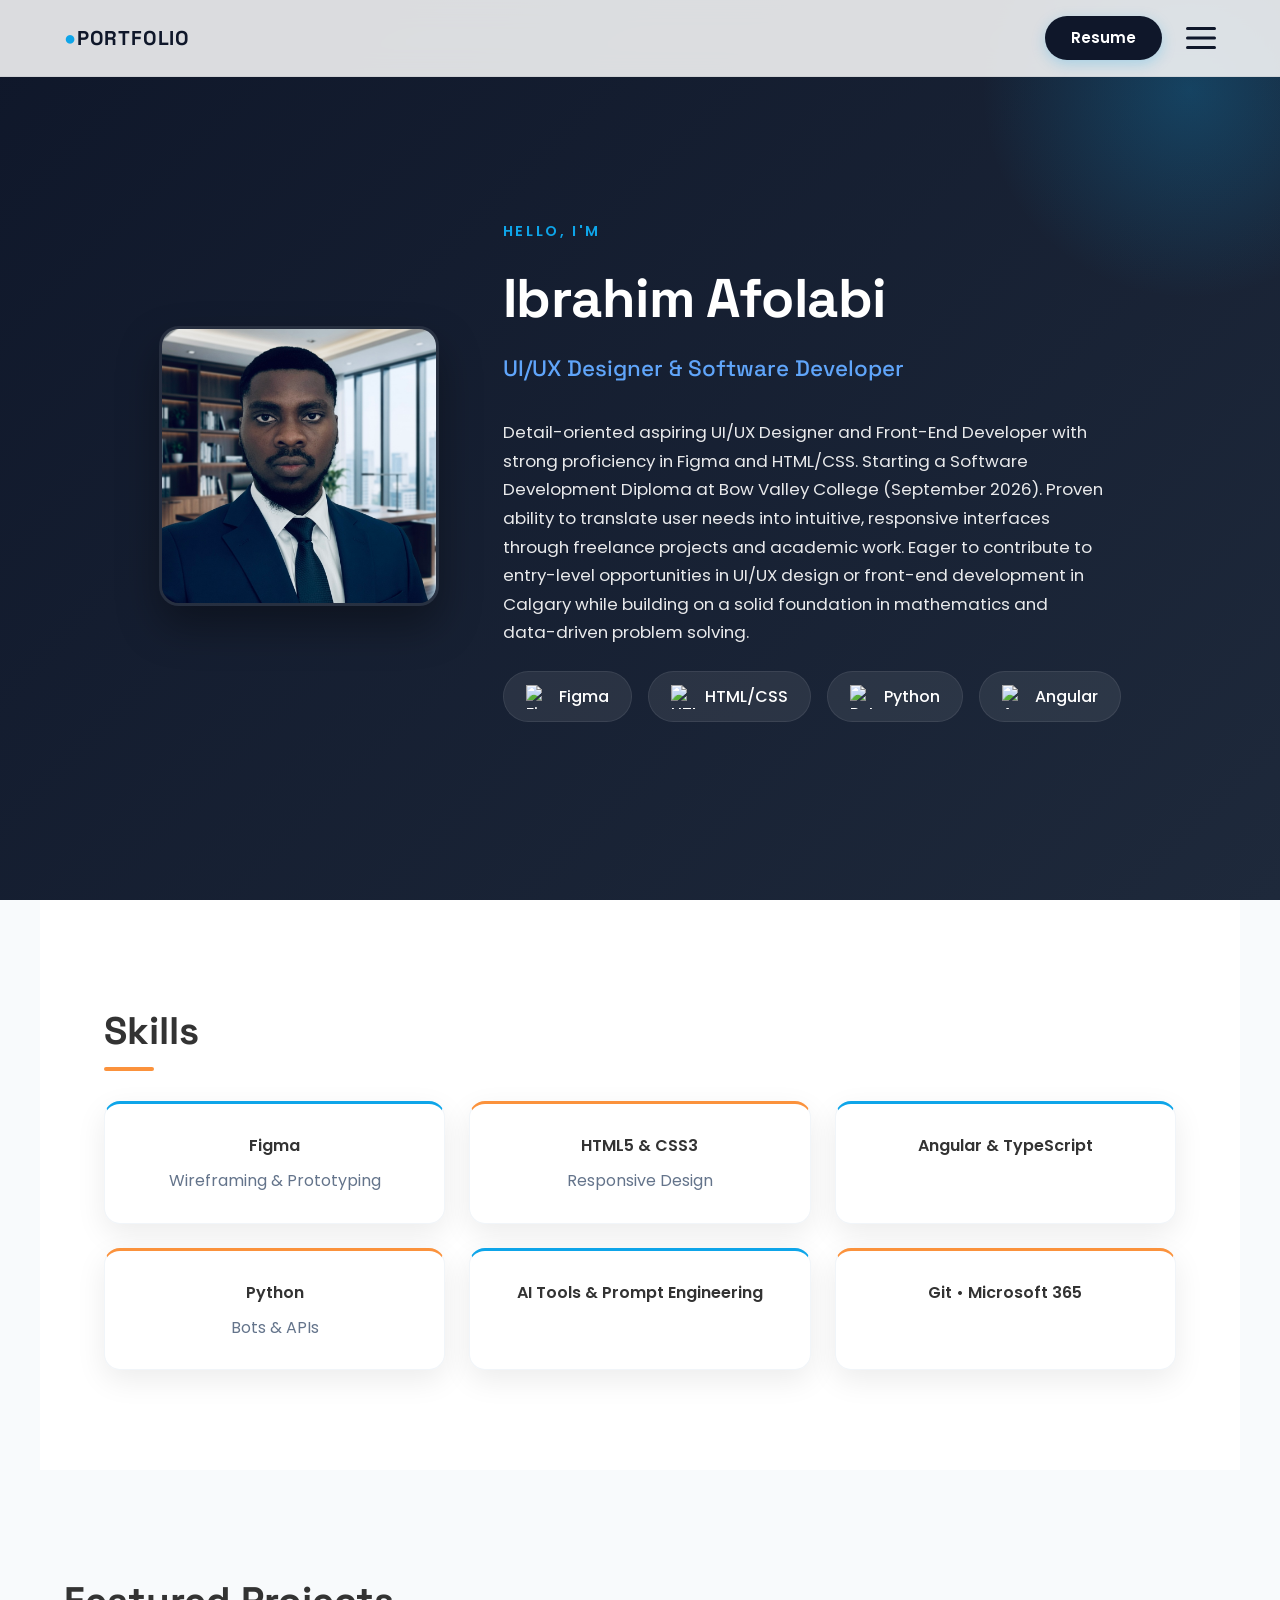
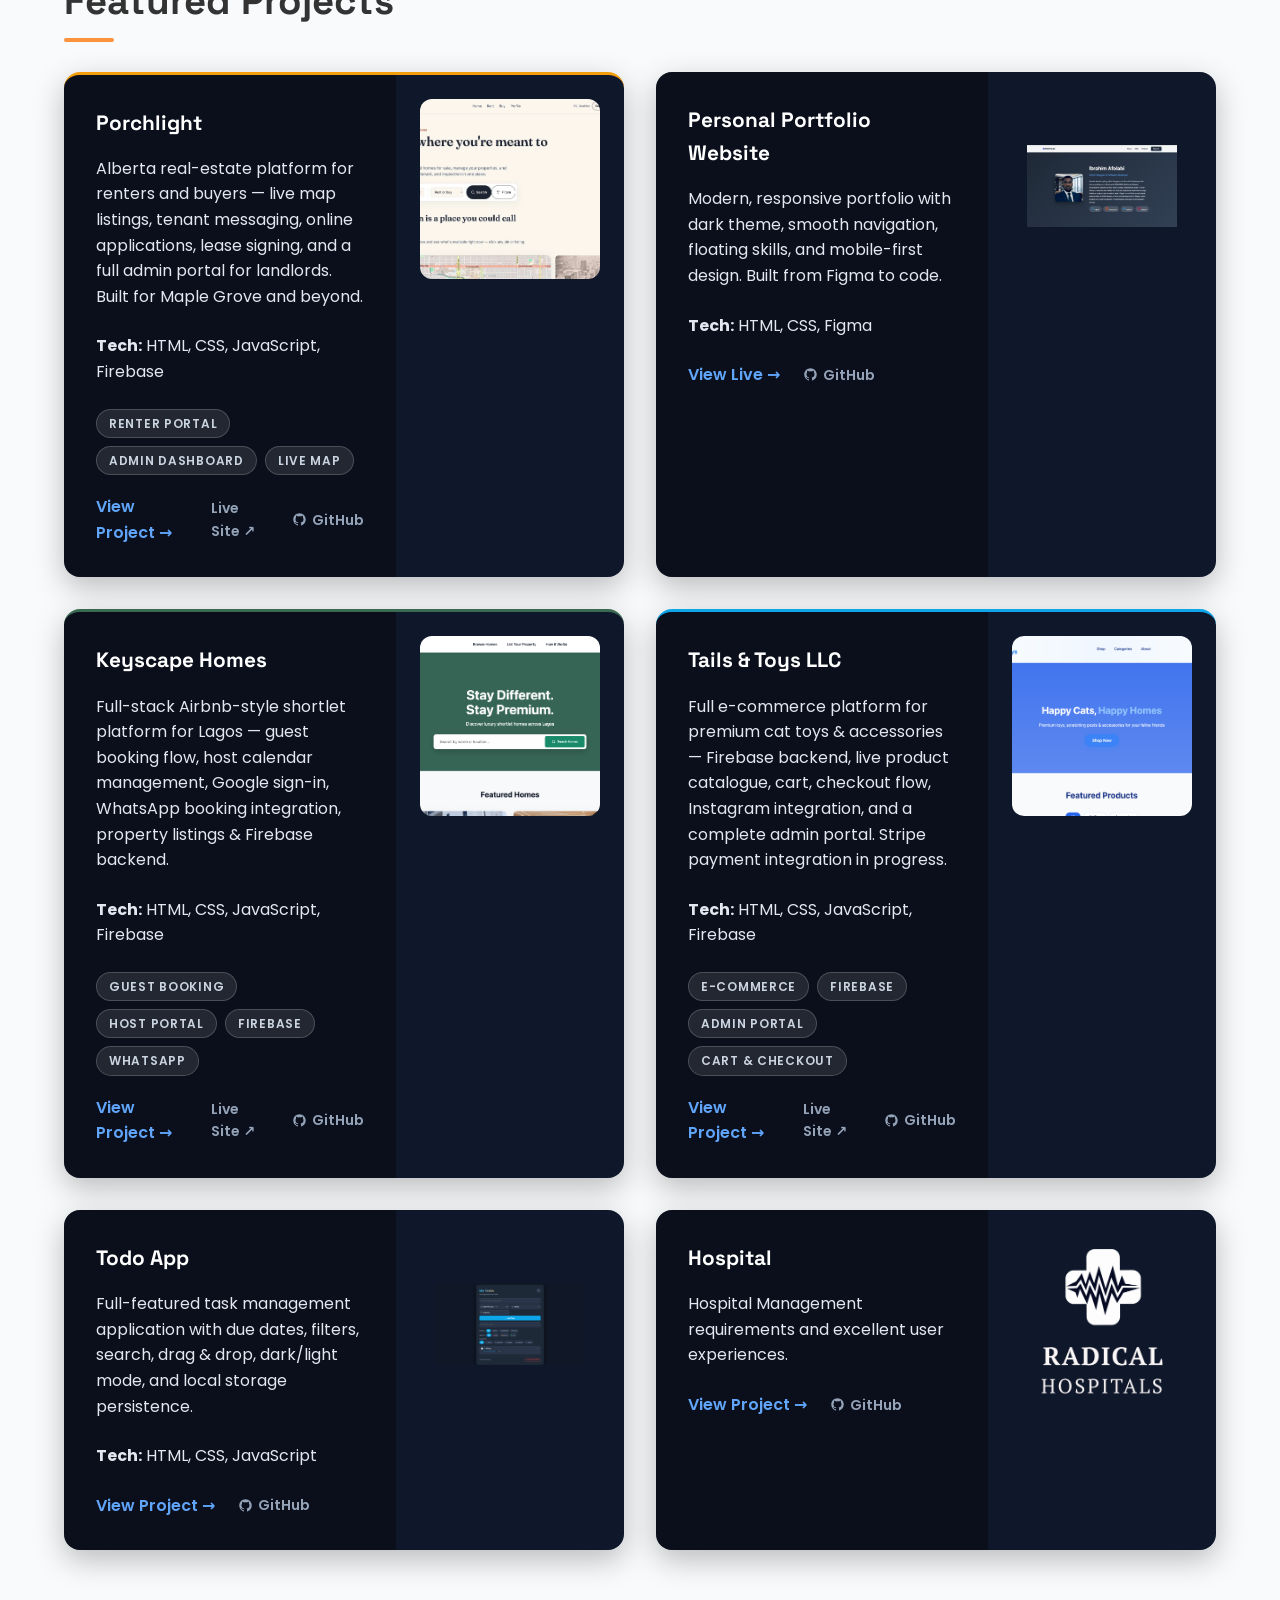
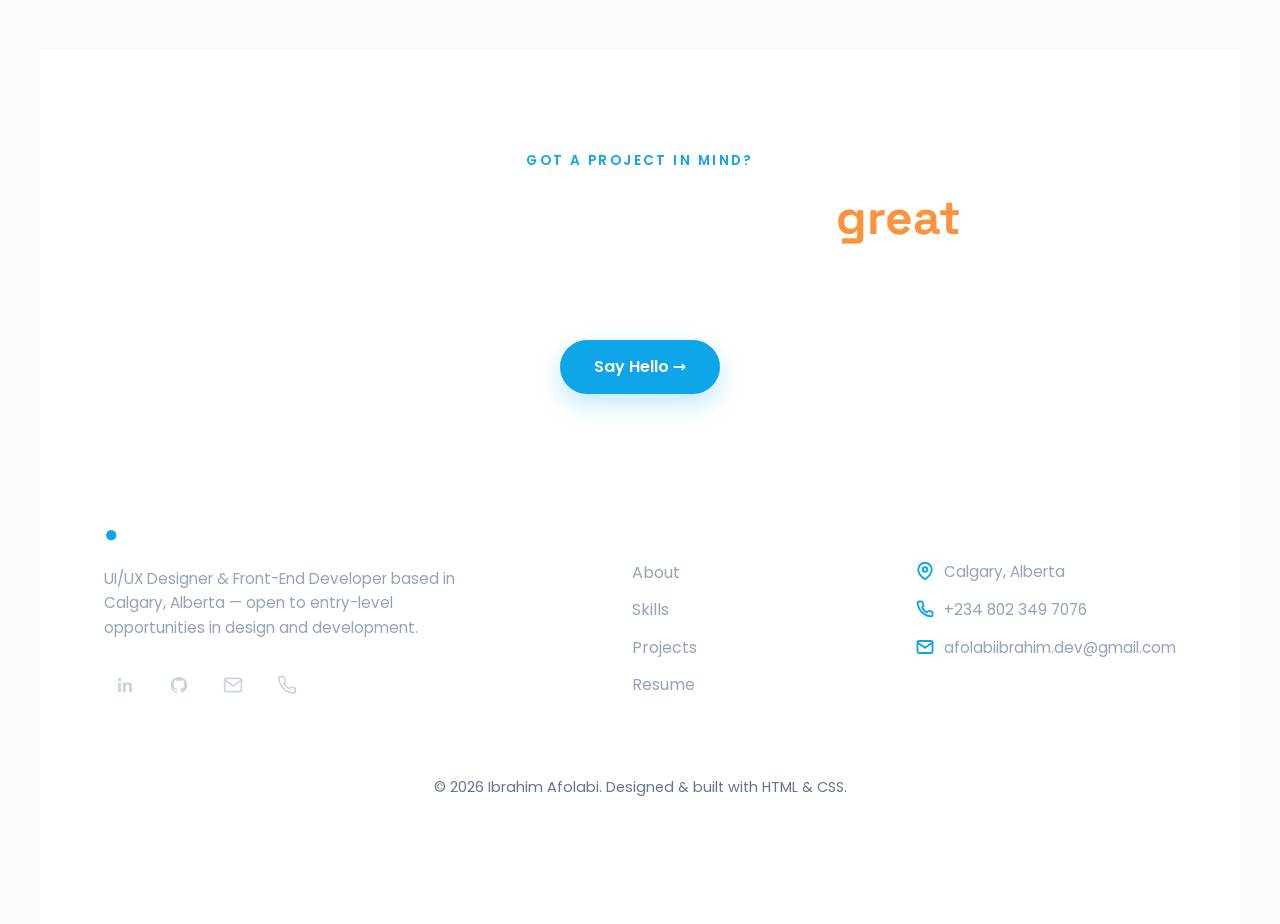
==== commit aa876640: "Updated portfolio - Added GitHub links to project cards, improved footer, removed Solana Bot" ====
--- a/index.html
+++ b/index.html
@@ -100,6 +100,8 @@
           <div class="card-links">
             <a href="porchlight/index.html" class="view-project">View Project →</a>
             <a href="https://porchlights.pages.dev/" target="_blank" class="view-project secondary-link">Live Site ↗</a>
+          
+            <a href="https://github.com/afolabiibrahimtech/porchlight-alberta" target="_blank" class="view-project gh-link" aria-label="GitHub"><svg width="15" height="15" viewBox="0 0 24 24" fill="currentColor"><path d="M12 2C6.477 2 2 6.477 2 12c0 4.418 2.865 8.166 6.839 9.489.5.092.682-.217.682-.482 0-.237-.009-.868-.013-1.703-2.782.604-3.369-1.342-3.369-1.342-.454-1.155-1.11-1.462-1.11-1.462-.908-.62.069-.608.069-.608 1.003.07 1.531 1.03 1.531 1.03.892 1.529 2.341 1.087 2.91.832.092-.647.35-1.088.636-1.338-2.22-.253-4.555-1.11-4.555-4.943 0-1.091.39-1.984 1.029-2.683-.103-.253-.446-1.27.098-2.647 0 0 .84-.269 2.75 1.025A9.578 9.578 0 0 1 12 6.836c.85.004 1.705.115 2.504.337 1.909-1.294 2.747-1.025 2.747-1.025.546 1.377.203 2.394.1 2.647.64.699 1.028 1.592 1.028 2.683 0 3.842-2.339 4.687-4.566 4.935.359.309.678.919.678 1.852 0 1.336-.012 2.415-.012 2.743 0 .267.18.578.688.48C19.138 20.163 22 16.418 22 12c0-5.523-4.477-10-10-10z"/></svg> GitHub</a>
           </div>
         </div>
         <div class="project-image porchlight-img">
@@ -113,7 +115,10 @@
           <h3>Personal Portfolio Website</h3>
           <p>Modern, responsive portfolio with dark theme, smooth navigation, floating skills, and mobile-first design. Built from Figma to code.</p>
           <p><strong>Tech:</strong> HTML, CSS, Figma</p>
-          <a href="#" class="view-project">View Live →</a>
+          <div class="card-links">
+            <a href="#" class="view-project">View Live →</a>
+            <a href="https://github.com/afolabiibrahimtech/portfolio" target="_blank" class="view-project gh-link" aria-label="GitHub"><svg width="15" height="15" viewBox="0 0 24 24" fill="currentColor"><path d="M12 2C6.477 2 2 6.477 2 12c0 4.418 2.865 8.166 6.839 9.489.5.092.682-.217.682-.482 0-.237-.009-.868-.013-1.703-2.782.604-3.369-1.342-3.369-1.342-.454-1.155-1.11-1.462-1.11-1.462-.908-.62.069-.608.069-.608 1.003.07 1.531 1.03 1.531 1.03.892 1.529 2.341 1.087 2.91.832.092-.647.35-1.088.636-1.338-2.22-.253-4.555-1.11-4.555-4.943 0-1.091.39-1.984 1.029-2.683-.103-.253-.446-1.27.098-2.647 0 0 .84-.269 2.75 1.025A9.578 9.578 0 0 1 12 6.836c.85.004 1.705.115 2.504.337 1.909-1.294 2.747-1.025 2.747-1.025.546 1.377.203 2.394.1 2.647.64.699 1.028 1.592 1.028 2.683 0 3.842-2.339 4.687-4.566 4.935.359.309.678.919.678 1.852 0 1.336-.012 2.415-.012 2.743 0 .267.18.578.688.48C19.138 20.163 22 16.418 22 12c0-5.523-4.477-10-10-10z"/></svg> GitHub</a>
+          </div>
         </div>
         <div class="project-image">
           <img src="images/portfolio.png" alt="Personal Portfolio">
@@ -135,6 +140,8 @@
           <div class="card-links">
             <a href="keyscape/index.html" class="view-project">View Project →</a>
             <a href="https://keyscapehomes.pages.dev/" target="_blank" class="view-project secondary-link">Live Site ↗</a>
+          
+            <a href="https://github.com/afolabiibrahimtech/keyscape" target="_blank" class="view-project gh-link" aria-label="GitHub"><svg width="15" height="15" viewBox="0 0 24 24" fill="currentColor"><path d="M12 2C6.477 2 2 6.477 2 12c0 4.418 2.865 8.166 6.839 9.489.5.092.682-.217.682-.482 0-.237-.009-.868-.013-1.703-2.782.604-3.369-1.342-3.369-1.342-.454-1.155-1.11-1.462-1.11-1.462-.908-.62.069-.608.069-.608 1.003.07 1.531 1.03 1.531 1.03.892 1.529 2.341 1.087 2.91.832.092-.647.35-1.088.636-1.338-2.22-.253-4.555-1.11-4.555-4.943 0-1.091.39-1.984 1.029-2.683-.103-.253-.446-1.27.098-2.647 0 0 .84-.269 2.75 1.025A9.578 9.578 0 0 1 12 6.836c.85.004 1.705.115 2.504.337 1.909-1.294 2.747-1.025 2.747-1.025.546 1.377.203 2.394.1 2.647.64.699 1.028 1.592 1.028 2.683 0 3.842-2.339 4.687-4.566 4.935.359.309.678.919.678 1.852 0 1.336-.012 2.415-.012 2.743 0 .267.18.578.688.48C19.138 20.163 22 16.418 22 12c0-5.523-4.477-10-10-10z"/></svg> GitHub</a>
           </div>
         </div>
         <div class="project-image keyscape-img">
@@ -157,6 +164,8 @@
           <div class="card-links">
             <a href="tailsandtoys/index.html" class="view-project">View Project →</a>
             <a href="https://tailsandtoysllc.pages.dev/" target="_blank" class="view-project secondary-link">Live Site ↗</a>
+          
+            <a href="https://github.com/afolabiibrahimtech/tails-and-toys" target="_blank" class="view-project gh-link" aria-label="GitHub"><svg width="15" height="15" viewBox="0 0 24 24" fill="currentColor"><path d="M12 2C6.477 2 2 6.477 2 12c0 4.418 2.865 8.166 6.839 9.489.5.092.682-.217.682-.482 0-.237-.009-.868-.013-1.703-2.782.604-3.369-1.342-3.369-1.342-.454-1.155-1.11-1.462-1.11-1.462-.908-.62.069-.608.069-.608 1.003.07 1.531 1.03 1.531 1.03.892 1.529 2.341 1.087 2.91.832.092-.647.35-1.088.636-1.338-2.22-.253-4.555-1.11-4.555-4.943 0-1.091.39-1.984 1.029-2.683-.103-.253-.446-1.27.098-2.647 0 0 .84-.269 2.75 1.025A9.578 9.578 0 0 1 12 6.836c.85.004 1.705.115 2.504.337 1.909-1.294 2.747-1.025 2.747-1.025.546 1.377.203 2.394.1 2.647.64.699 1.028 1.592 1.028 2.683 0 3.842-2.339 4.687-4.566 4.935.359.309.678.919.678 1.852 0 1.336-.012 2.415-.012 2.743 0 .267.18.578.688.48C19.138 20.163 22 16.418 22 12c0-5.523-4.477-10-10-10z"/></svg> GitHub</a>
           </div>
         </div>
         <div class="project-image tails-img">
@@ -170,7 +179,10 @@
           <h3>Todo App</h3>
           <p>Full-featured task management application with due dates, filters, search, drag & drop, dark/light mode, and local storage persistence.</p>
           <p><strong>Tech:</strong> HTML, CSS, JavaScript</p>
-          <a href="todo/index.html" class="view-project">View Project →</a>
+          <div class="card-links">
+            <a href="todo/index.html" class="view-project">View Project →</a>
+            <a href="https://github.com/afolabiibrahimtech/Todo-app" target="_blank" class="view-project gh-link" aria-label="GitHub"><svg width="15" height="15" viewBox="0 0 24 24" fill="currentColor"><path d="M12 2C6.477 2 2 6.477 2 12c0 4.418 2.865 8.166 6.839 9.489.5.092.682-.217.682-.482 0-.237-.009-.868-.013-1.703-2.782.604-3.369-1.342-3.369-1.342-.454-1.155-1.11-1.462-1.11-1.462-.908-.62.069-.608.069-.608 1.003.07 1.531 1.03 1.531 1.03.892 1.529 2.341 1.087 2.91.832.092-.647.35-1.088.636-1.338-2.22-.253-4.555-1.11-4.555-4.943 0-1.091.39-1.984 1.029-2.683-.103-.253-.446-1.27.098-2.647 0 0 .84-.269 2.75 1.025A9.578 9.578 0 0 1 12 6.836c.85.004 1.705.115 2.504.337 1.909-1.294 2.747-1.025 2.747-1.025.546 1.377.203 2.394.1 2.647.64.699 1.028 1.592 1.028 2.683 0 3.842-2.339 4.687-4.566 4.935.359.309.678.919.678 1.852 0 1.336-.012 2.415-.012 2.743 0 .267.18.578.688.48C19.138 20.163 22 16.418 22 12c0-5.523-4.477-10-10-10z"/></svg> GitHub</a>
+          </div>
         </div>
         <div class="project-image">
           <img src="images/To-do.png" alt="Todo App">
@@ -182,25 +194,15 @@
         <div class="project-info">
           <h3>Hospital</h3>
           <p>Hospital Management requirements and excellent user experiences.</p>
-          <a href="Hospital/index.html" class="view-project">View Project →</a>
+          <div class="card-links">
+            <a href="Hospital/index.html" class="view-project">View Project →</a>
+            <a href="https://github.com/afolabiibrahimtech/my-hospital-app" target="_blank" class="view-project gh-link" aria-label="GitHub"><svg width="15" height="15" viewBox="0 0 24 24" fill="currentColor"><path d="M12 2C6.477 2 2 6.477 2 12c0 4.418 2.865 8.166 6.839 9.489.5.092.682-.217.682-.482 0-.237-.009-.868-.013-1.703-2.782.604-3.369-1.342-3.369-1.342-.454-1.155-1.11-1.462-1.11-1.462-.908-.62.069-.608.069-.608 1.003.07 1.531 1.03 1.531 1.03.892 1.529 2.341 1.087 2.91.832.092-.647.35-1.088.636-1.338-2.22-.253-4.555-1.11-4.555-4.943 0-1.091.39-1.984 1.029-2.683-.103-.253-.446-1.27.098-2.647 0 0 .84-.269 2.75 1.025A9.578 9.578 0 0 1 12 6.836c.85.004 1.705.115 2.504.337 1.909-1.294 2.747-1.025 2.747-1.025.546 1.377.203 2.394.1 2.647.64.699 1.028 1.592 1.028 2.683 0 3.842-2.339 4.687-4.566 4.935.359.309.678.919.678 1.852 0 1.336-.012 2.415-.012 2.743 0 .267.18.578.688.48C19.138 20.163 22 16.418 22 12c0-5.523-4.477-10-10-10z"/></svg> GitHub</a>
+          </div>
         </div>
         <div class="project-image">
           <img src="images/Hospital.png" alt="Hospital Project">
         </div>
       </div>
-
-      <!-- Solana -->
-      <div class="project-card reveal">
-        <div class="project-info">
-          <h3>Solana Trading Bot</h3>
-          <p>Cryptocurrency bot with on-ramps, trading logic and edges.</p>
-          <a href="#" class="view-project">View Project →</a>
-        </div>
-        <div class="project-image">
-          <img src="images/bot.png" alt="Solana Bot">
-        </div>
-      </div>
-
     </div>
   </section>
 
@@ -222,6 +224,9 @@
           <div class="footer-socials">
             <a href="https://www.linkedin.com/in/ibrahim-afolabi-062348404" target="_blank" class="social-icon" aria-label="LinkedIn">
               <svg width="20" height="20" viewBox="0 0 24 24" fill="currentColor"><path d="M20.45 20.45h-3.55v-5.57c0-1.33-.02-3.04-1.85-3.04-1.85 0-2.14 1.45-2.14 2.94v5.67H9.36V9h3.41v1.56h.05c.48-.9 1.64-1.85 3.37-1.85 3.6 0 4.27 2.37 4.27 5.46v6.28zM5.34 7.43a2.06 2.06 0 110-4.12 2.06 2.06 0 010 4.12zM7.12 20.45H3.56V9h3.56v11.45z"/></svg>
+            </a>
+            <a href="https://github.com/afolabiibrahimtech" target="_blank" class="social-icon" aria-label="GitHub">
+              <svg width="20" height="20" viewBox="0 0 24 24" fill="currentColor"><path d="M12 2C6.477 2 2 6.477 2 12c0 4.418 2.865 8.166 6.839 9.489.5.092.682-.217.682-.482 0-.237-.009-.868-.013-1.703-2.782.604-3.369-1.342-3.369-1.342-.454-1.155-1.11-1.462-1.11-1.462-.908-.62.069-.608.069-.608 1.003.07 1.531 1.03 1.531 1.03.892 1.529 2.341 1.087 2.91.832.092-.647.35-1.088.636-1.338-2.22-.253-4.555-1.11-4.555-4.943 0-1.091.39-1.984 1.029-2.683-.103-.253-.446-1.27.098-2.647 0 0 .84-.269 2.75 1.025A9.578 9.578 0 0 1 12 6.836c.85.004 1.705.115 2.504.337 1.909-1.294 2.747-1.025 2.747-1.025.546 1.377.203 2.394.1 2.647.64.699 1.028 1.592 1.028 2.683 0 3.842-2.339 4.687-4.566 4.935.359.309.678.919.678 1.852 0 1.336-.012 2.415-.012 2.743 0 .267.18.578.688.48C19.138 20.163 22 16.418 22 12c0-5.523-4.477-10-10-10z"/></svg>
             </a>
             <a href="mailto:afolabiibrahim.dev@gmail.com" class="social-icon" aria-label="Email">
               <svg width="20" height="20" viewBox="0 0 24 24" fill="none" stroke="currentColor" stroke-width="2" stroke-linecap="round" stroke-linejoin="round"><path d="M4 4h16c1.1 0 2 .9 2 2v12c0 1.1-.9 2-2 2H4c-1.1 0-2-.9-2-2V6c0-1.1.9-2 2-2z"/><polyline points="22,6 12,13 2,6"/></svg>
--- a/styles.css
+++ b/styles.css
@@ -743,3 +743,16 @@
   object-fit: cover !important;
   padding: 0 !important;
 }
+
+/* GitHub card link */
+.gh-link {
+  display: inline-flex;
+  align-items: center;
+  gap: 5px;
+  color: #94a3b8 !important;
+  font-size: 0.88rem;
+  transition: color 0.3s;
+}
+.gh-link:hover {
+  color: white !important;
+}
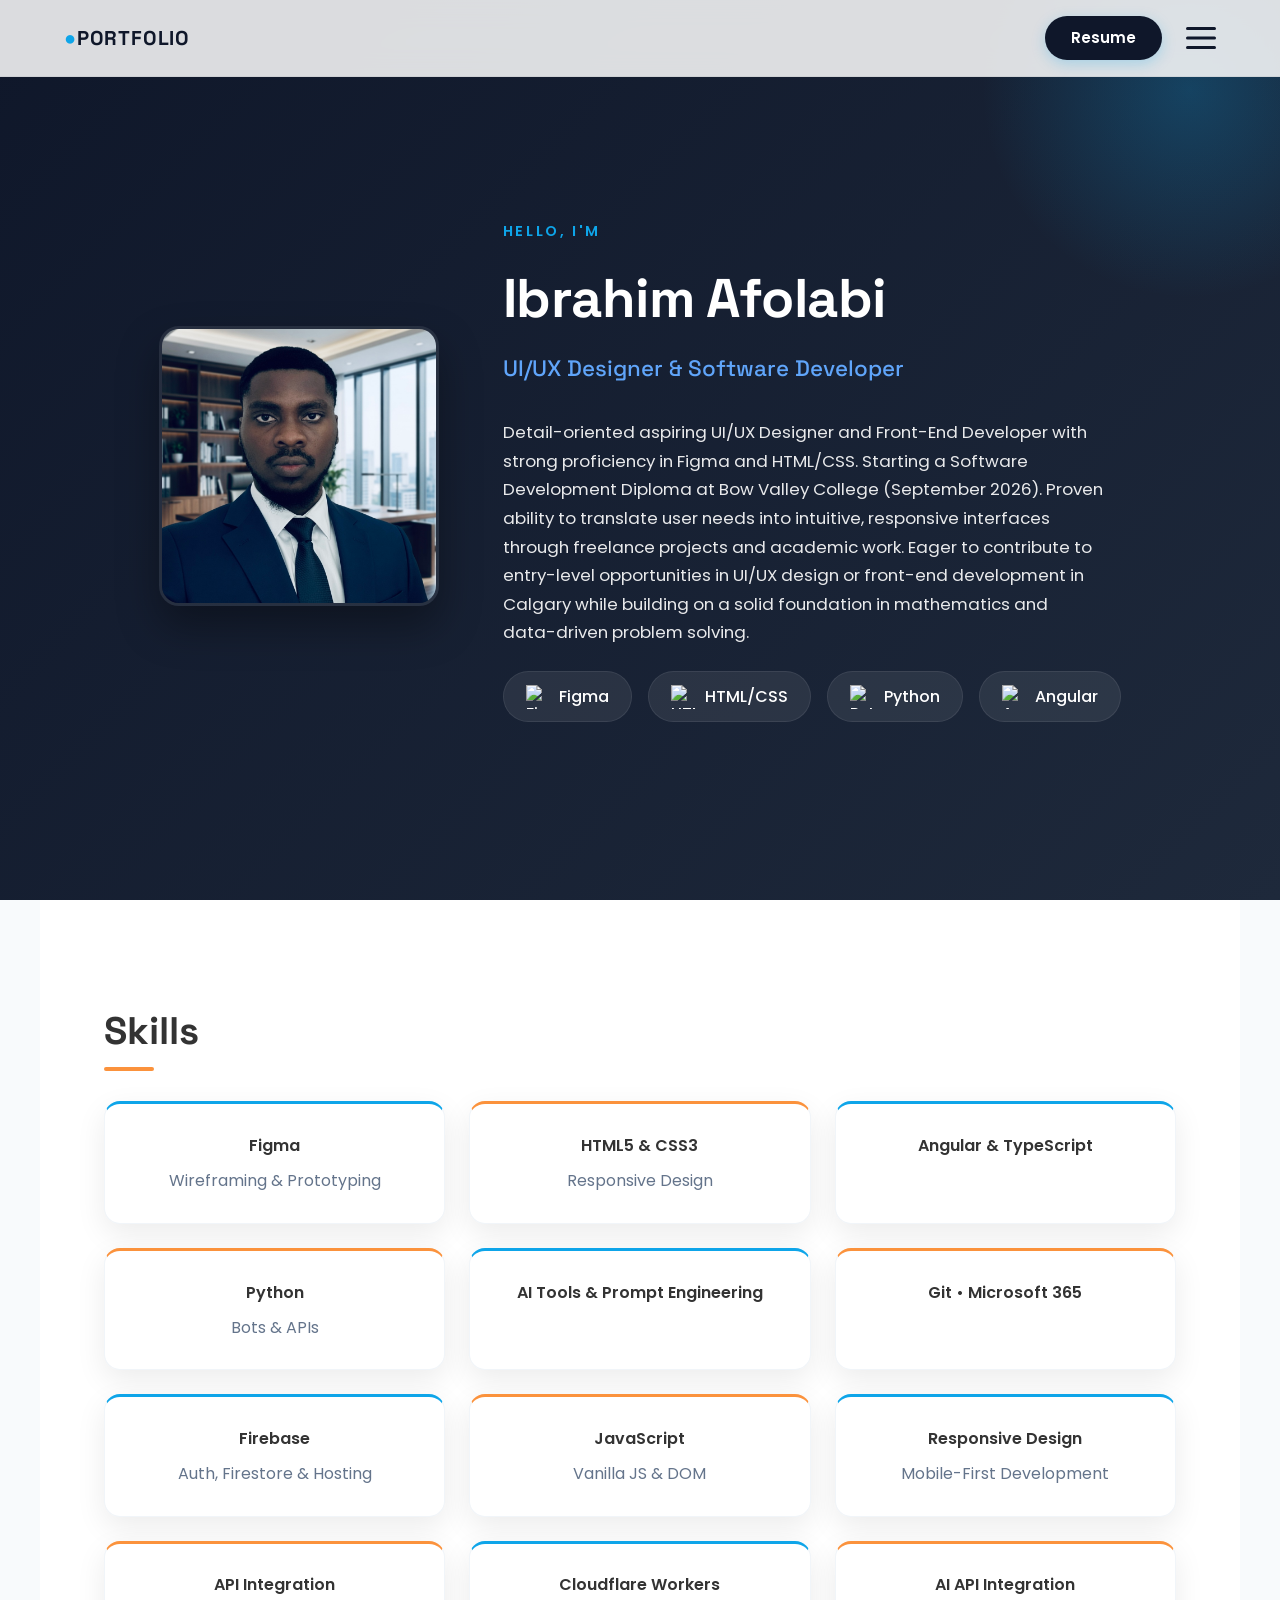
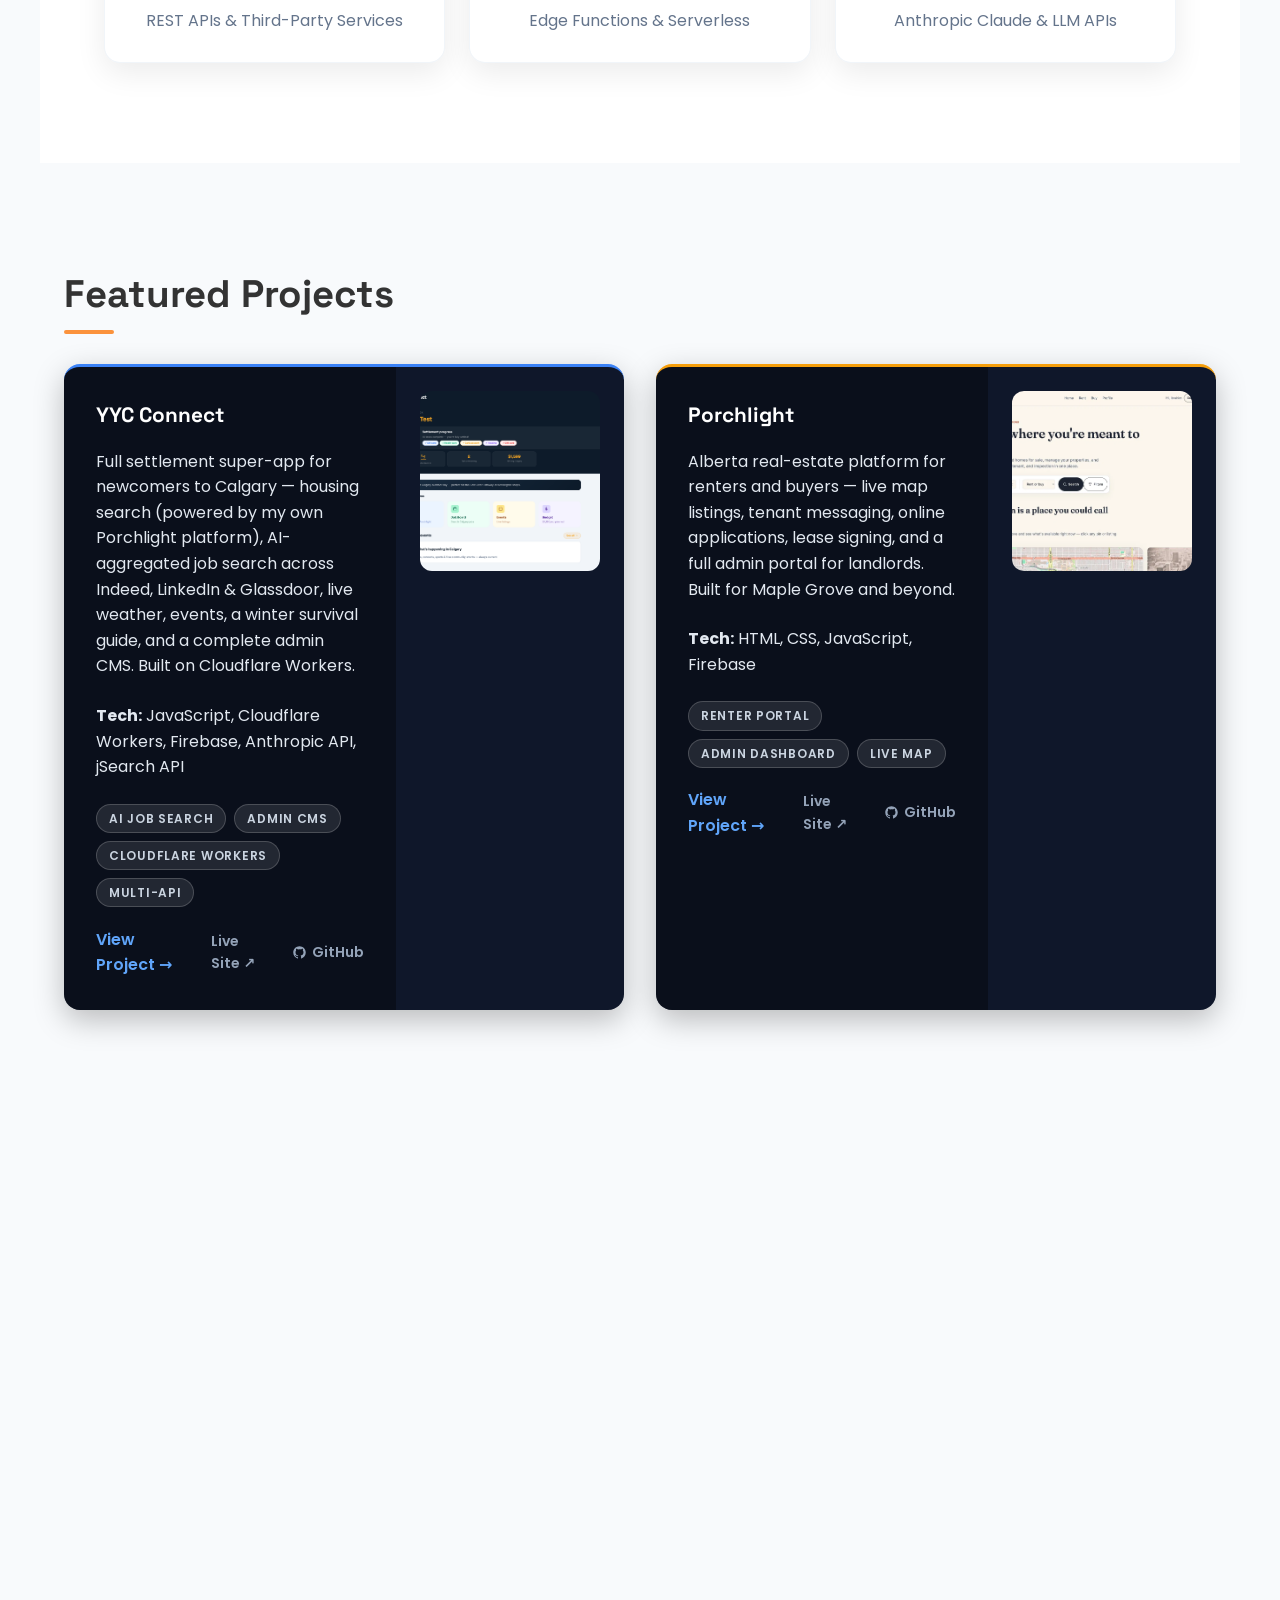
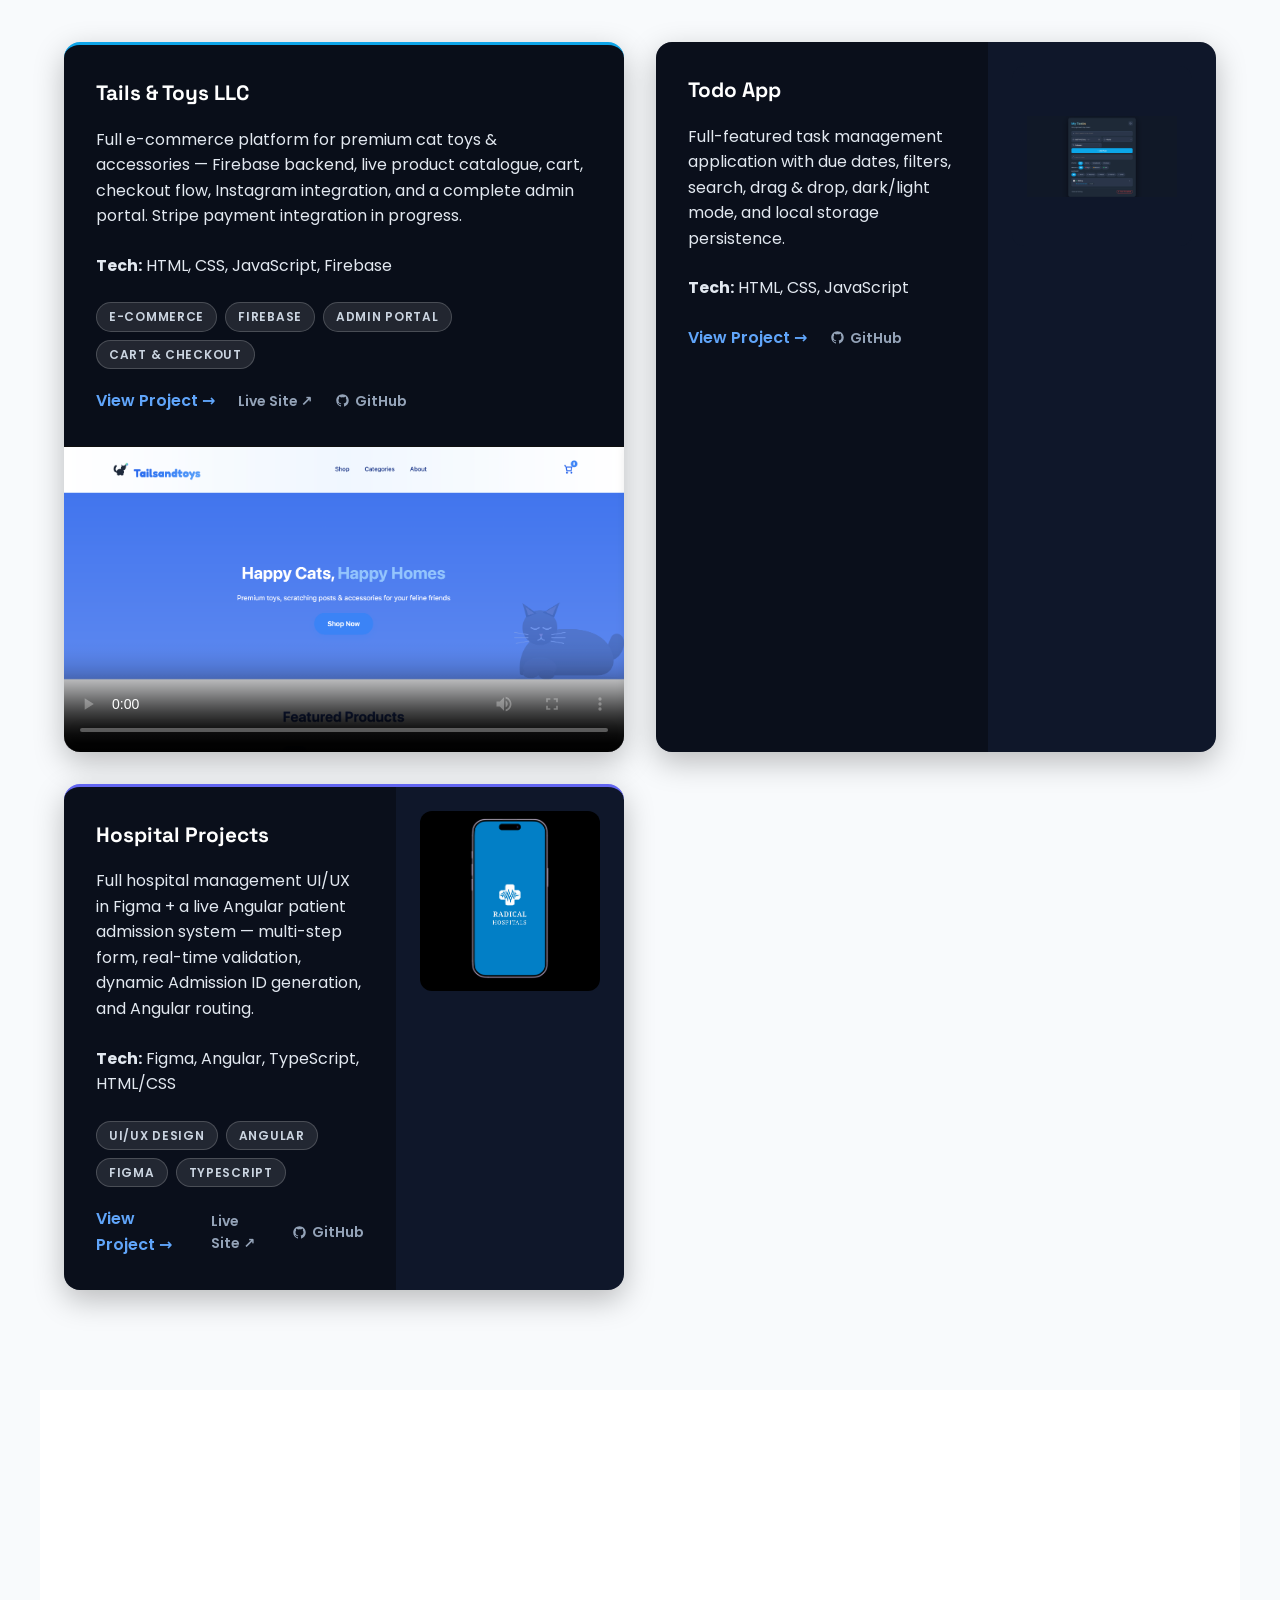
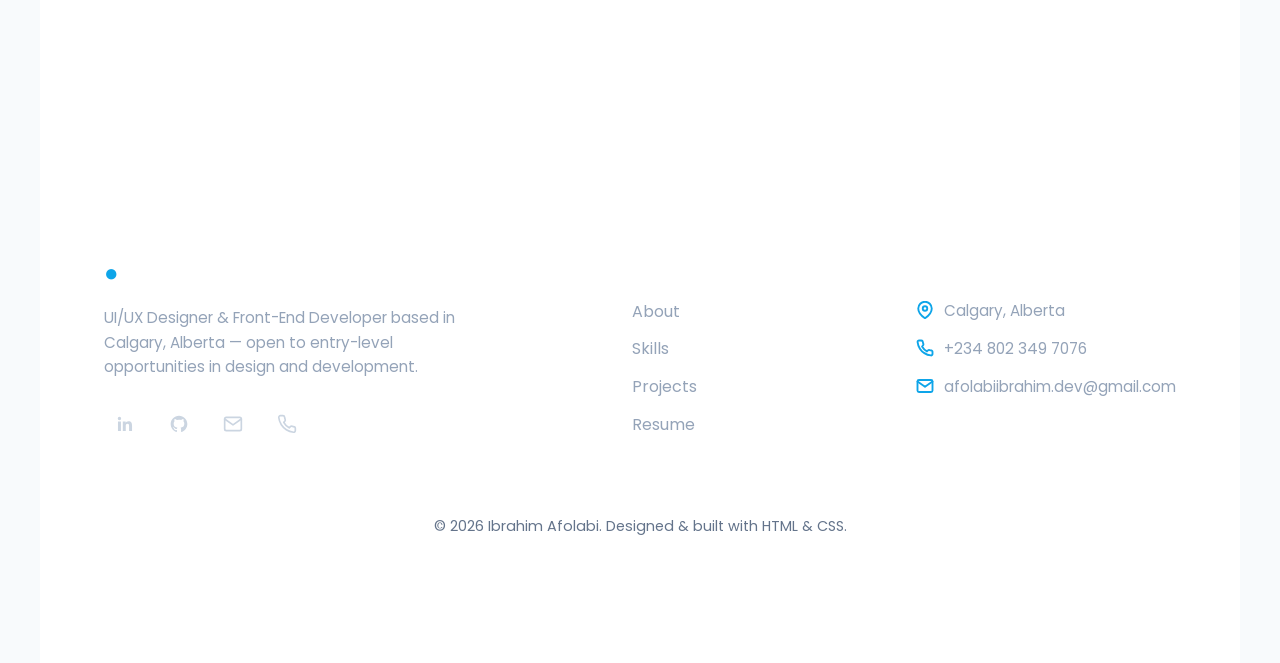
==== commit dd92d760: "Updated portfolio - Replaced screenshots with walkthrough video for projects" ====
--- a/index.html
+++ b/index.html
@@ -79,12 +79,41 @@
       <div class="skill-card">Python<br><span>Bots & APIs</span></div>
       <div class="skill-card">AI Tools & Prompt Engineering</div>
       <div class="skill-card">Git • Microsoft 365</div>
+      <div class="skill-card">Firebase<br><span>Auth, Firestore &amp; Hosting</span></div>
+      <div class="skill-card">JavaScript<br><span>Vanilla JS &amp; DOM</span></div>
+      <div class="skill-card">Responsive Design<br><span>Mobile-First Development</span></div>
+      <div class="skill-card">API Integration<br><span>REST APIs &amp; Third-Party Services</span></div>
+      <div class="skill-card">Cloudflare Workers<br><span>Edge Functions &amp; Serverless</span></div>
+      <div class="skill-card">AI API Integration<br><span>Anthropic Claude &amp; LLM APIs</span></div>
     </div>
   </section>
 
   <section id="projects" class="projects">
     <h2 class="reveal">Featured Projects</h2>
     <div class="projects-grid">
+
+      <!-- YYC Connect -->
+      <div class="project-card reveal yyc-card">
+        <div class="project-info">
+          <h3>YYC Connect</h3>
+          <p>Full settlement super-app for newcomers to Calgary — housing search (powered by my own Porchlight platform), AI-aggregated job search across Indeed, LinkedIn &amp; Glassdoor, live weather, events, a winter survival guide, and a complete admin CMS. Built on Cloudflare Workers.</p>
+          <p><strong>Tech:</strong> JavaScript, Cloudflare Workers, Firebase, Anthropic API, jSearch API</p>
+          <div class="project-tags">
+            <span class="tag">AI Job Search</span>
+            <span class="tag">Admin CMS</span>
+            <span class="tag">Cloudflare Workers</span>
+            <span class="tag">Multi-API</span>
+          </div>
+          <div class="card-links">
+            <a href="yycconnect/index.html" class="view-project">View Project →</a>
+            <a href="https://yyc-connect.pages.dev/" target="_blank" class="view-project secondary-link">Live Site ↗</a>
+            <a href="https://github.com/afolabiibrahimtech/yyc-connect" target="_blank" class="view-project gh-link" aria-label="GitHub"><svg width="15" height="15" viewBox="0 0 24 24" fill="currentColor"><path d="M12 2C6.477 2 2 6.477 2 12c0 4.418 2.865 8.166 6.839 9.489.5.092.682-.217.682-.482 0-.237-.009-.868-.013-1.703-2.782.604-3.369-1.342-3.369-1.342-.454-1.155-1.11-1.462-1.11-1.462-.908-.62.069-.608.069-.608 1.003.07 1.531 1.03 1.531 1.03.892 1.529 2.341 1.087 2.91.832.092-.647.35-1.088.636-1.338-2.22-.253-4.555-1.11-4.555-4.943 0-1.091.39-1.984 1.029-2.683-.103-.253-.446-1.27.098-2.647 0 0 .84-.269 2.75 1.025A9.578 9.578 0 0 1 12 6.836c.85.004 1.705.115 2.504.337 1.909-1.294 2.747-1.025 2.747-1.025.546 1.377.203 2.394.1 2.647.64.699 1.028 1.592 1.028 2.683 0 3.842-2.339 4.687-4.566 4.935.359.309.678.919.678 1.852 0 1.336-.012 2.415-.012 2.743 0 .267.18.578.688.48C19.138 20.163 22 16.418 22 12c0-5.523-4.477-10-10-10z"/></svg> GitHub</a>
+          </div>
+        </div>
+        <div class="project-image yyc-img">
+          <img src="images/yycconnect.png" alt="YYC Connect">
+        </div>
+      </div>
 
       <!-- Porchlight -->
       <div class="project-card reveal porchlight-card">
@@ -150,7 +179,7 @@
       </div>
 
       <!-- Tails & Toys -->
-      <div class="project-card reveal tails-card">
+      <div class="project-card reveal tails-card video-card">
         <div class="project-info">
           <h3>Tails &amp; Toys LLC</h3>
           <p>Full e-commerce platform for premium cat toys &amp; accessories — Firebase backend, live product catalogue, cart, checkout flow, Instagram integration, and a complete admin portal. Stripe payment integration in progress.</p>
@@ -168,8 +197,15 @@
             <a href="https://github.com/afolabiibrahimtech/tails-and-toys" target="_blank" class="view-project gh-link" aria-label="GitHub"><svg width="15" height="15" viewBox="0 0 24 24" fill="currentColor"><path d="M12 2C6.477 2 2 6.477 2 12c0 4.418 2.865 8.166 6.839 9.489.5.092.682-.217.682-.482 0-.237-.009-.868-.013-1.703-2.782.604-3.369-1.342-3.369-1.342-.454-1.155-1.11-1.462-1.11-1.462-.908-.62.069-.608.069-.608 1.003.07 1.531 1.03 1.531 1.03.892 1.529 2.341 1.087 2.91.832.092-.647.35-1.088.636-1.338-2.22-.253-4.555-1.11-4.555-4.943 0-1.091.39-1.984 1.029-2.683-.103-.253-.446-1.27.098-2.647 0 0 .84-.269 2.75 1.025A9.578 9.578 0 0 1 12 6.836c.85.004 1.705.115 2.504.337 1.909-1.294 2.747-1.025 2.747-1.025.546 1.377.203 2.394.1 2.647.64.699 1.028 1.592 1.028 2.683 0 3.842-2.339 4.687-4.566 4.935.359.309.678.919.678 1.852 0 1.336-.012 2.415-.012 2.743 0 .267.18.578.688.48C19.138 20.163 22 16.418 22 12c0-5.523-4.477-10-10-10z"/></svg> GitHub</a>
           </div>
         </div>
-        <div class="project-image tails-img">
-          <img src="images/tailsandtoys.png" alt="Tails &amp; Toys LLC">
+        <div class="card-video">
+          <video
+            controls
+            preload="metadata"
+            poster="images/tailsandtoys.png"
+            playsinline
+          >
+            <source src="videos/tailsandtoys-walkthrough.mp4" type="video/mp4">
+          </video>
         </div>
       </div>
 
@@ -190,19 +226,29 @@
       </div>
 
       <!-- Hospital -->
-      <div class="project-card reveal">
-        <div class="project-info">
-          <h3>Hospital</h3>
-          <p>Hospital Management requirements and excellent user experiences.</p>
+      <div class="project-card reveal hospital-card">
+        <div class="project-info">
+          <h3>Hospital Projects</h3>
+          <p>Full hospital management UI/UX in Figma + a live Angular patient admission system — multi-step form, real-time validation, dynamic Admission ID generation, and Angular routing.</p>
+          <p><strong>Tech:</strong> Figma, Angular, TypeScript, HTML/CSS</p>
+          <div class="project-tags">
+            <span class="tag">UI/UX Design</span>
+            <span class="tag">Angular</span>
+            <span class="tag">Figma</span>
+            <span class="tag">TypeScript</span>
+          </div>
           <div class="card-links">
             <a href="Hospital/index.html" class="view-project">View Project →</a>
+            <a href="https://my-hospital-app-eight.vercel.app/" target="_blank" class="view-project secondary-link">Live Site ↗</a>
             <a href="https://github.com/afolabiibrahimtech/my-hospital-app" target="_blank" class="view-project gh-link" aria-label="GitHub"><svg width="15" height="15" viewBox="0 0 24 24" fill="currentColor"><path d="M12 2C6.477 2 2 6.477 2 12c0 4.418 2.865 8.166 6.839 9.489.5.092.682-.217.682-.482 0-.237-.009-.868-.013-1.703-2.782.604-3.369-1.342-3.369-1.342-.454-1.155-1.11-1.462-1.11-1.462-.908-.62.069-.608.069-.608 1.003.07 1.531 1.03 1.531 1.03.892 1.529 2.341 1.087 2.91.832.092-.647.35-1.088.636-1.338-2.22-.253-4.555-1.11-4.555-4.943 0-1.091.39-1.984 1.029-2.683-.103-.253-.446-1.27.098-2.647 0 0 .84-.269 2.75 1.025A9.578 9.578 0 0 1 12 6.836c.85.004 1.705.115 2.504.337 1.909-1.294 2.747-1.025 2.747-1.025.546 1.377.203 2.394.1 2.647.64.699 1.028 1.592 1.028 2.683 0 3.842-2.339 4.687-4.566 4.935.359.309.678.919.678 1.852 0 1.336-.012 2.415-.012 2.743 0 .267.18.578.688.48C19.138 20.163 22 16.418 22 12c0-5.523-4.477-10-10-10z"/></svg> GitHub</a>
           </div>
         </div>
-        <div class="project-image">
+        <div class="project-image hospital-img">
           <img src="images/Hospital.png" alt="Hospital Project">
         </div>
       </div>
+
+
     </div>
   </section>
 
--- a/styles.css
+++ b/styles.css
@@ -756,3 +756,52 @@
 .gh-link:hover {
   color: white !important;
 }
+
+/* Hospital card — indigo accent */
+.hospital-card {
+  border-top: 3px solid #6366f1;
+}
+.hospital-img {
+  background: #0f0f1a;
+}
+.hospital-img img {
+  object-fit: cover !important;
+  padding: 0 !important;
+}
+
+/* YYC Connect — deep navy accent (#0D1B2A from site theme) */
+.yyc-card {
+  border-top: 3px solid #3b82f6;
+}
+.yyc-img {
+  background: #0d1b2a;
+}
+.yyc-img img {
+  object-fit: cover !important;
+  padding: 0 !important;
+}
+
+/* ── Homepage project card with video below ── */
+.video-card {
+  flex-direction: column;
+}
+
+.video-card .project-info {
+  background: rgba(0,0,0,0.4);
+  width: 100%;
+}
+
+.card-video {
+  width: 100%;
+  background: #000;
+  border-top: 1px solid rgba(255,255,255,0.06);
+  line-height: 0;
+}
+
+.card-video video {
+  width: 100%;
+  max-height: 340px;
+  display: block;
+  object-fit: cover;
+  object-position: top;
+}
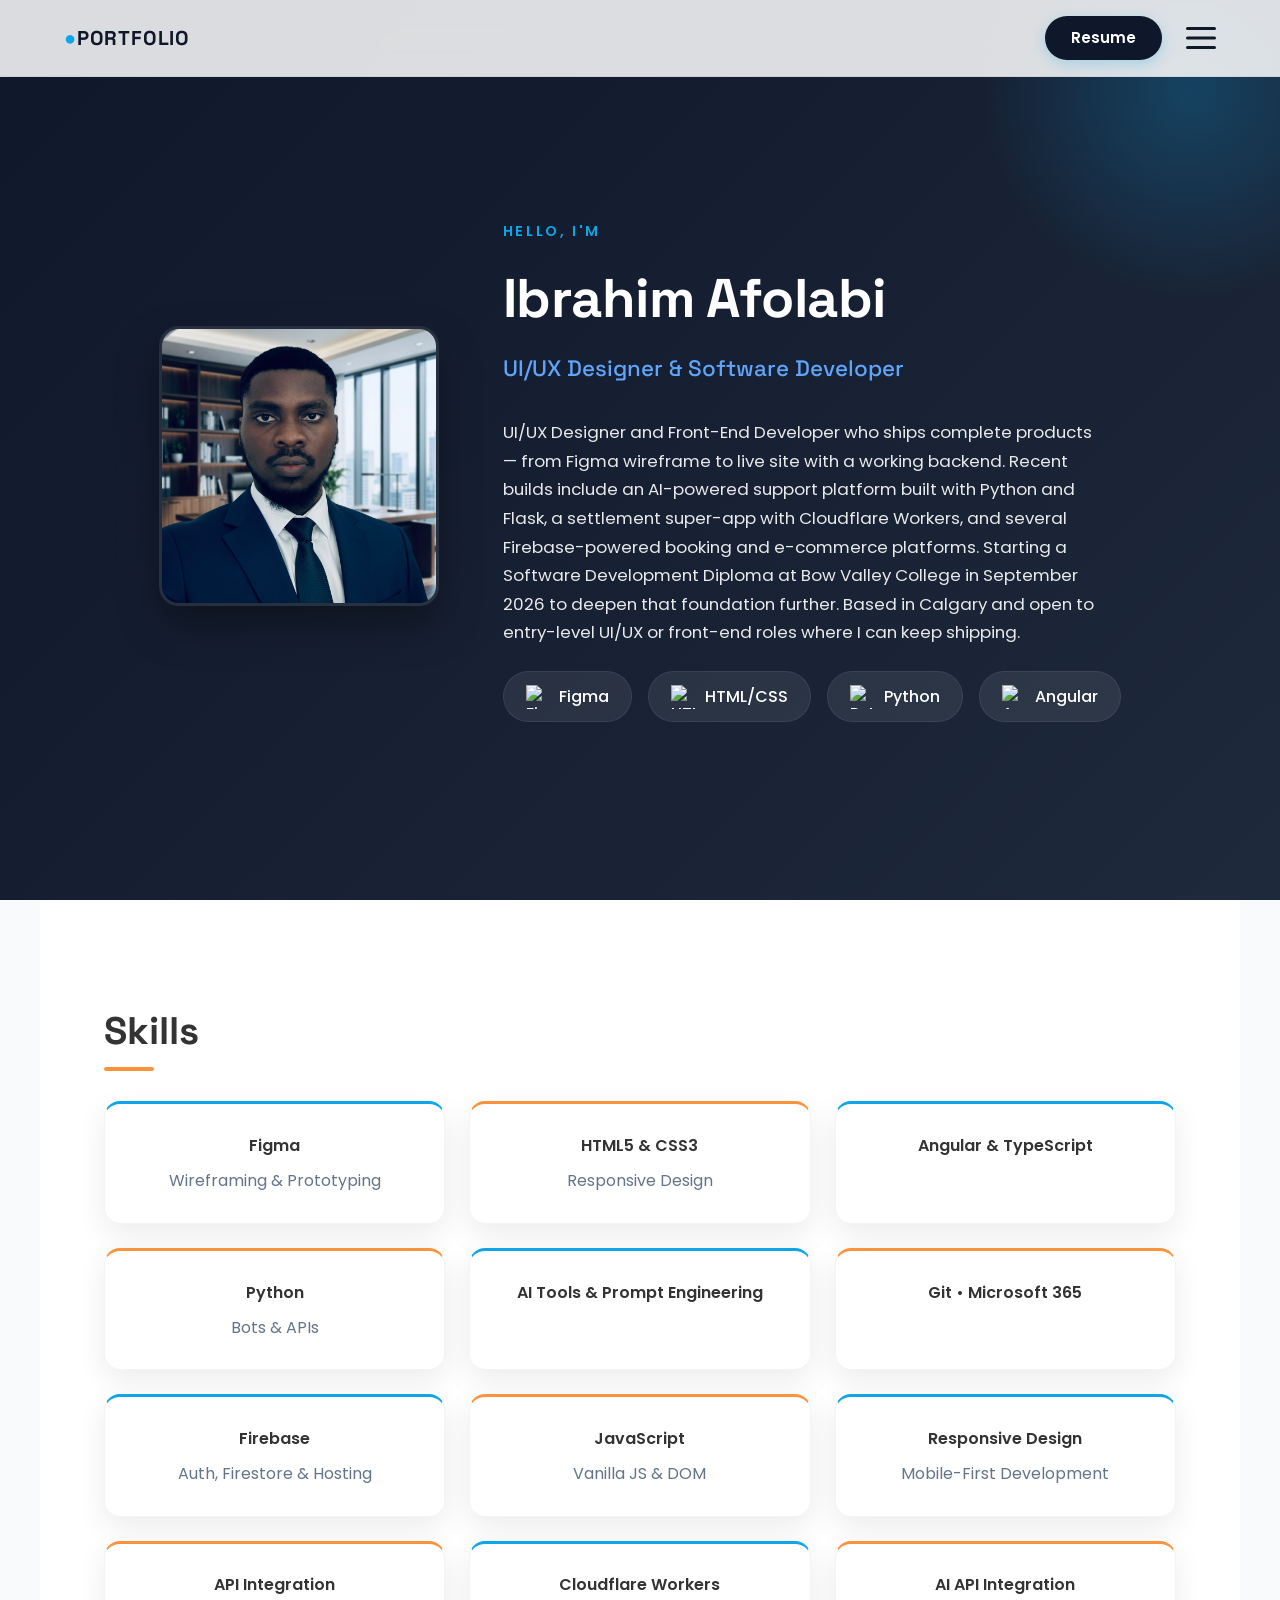
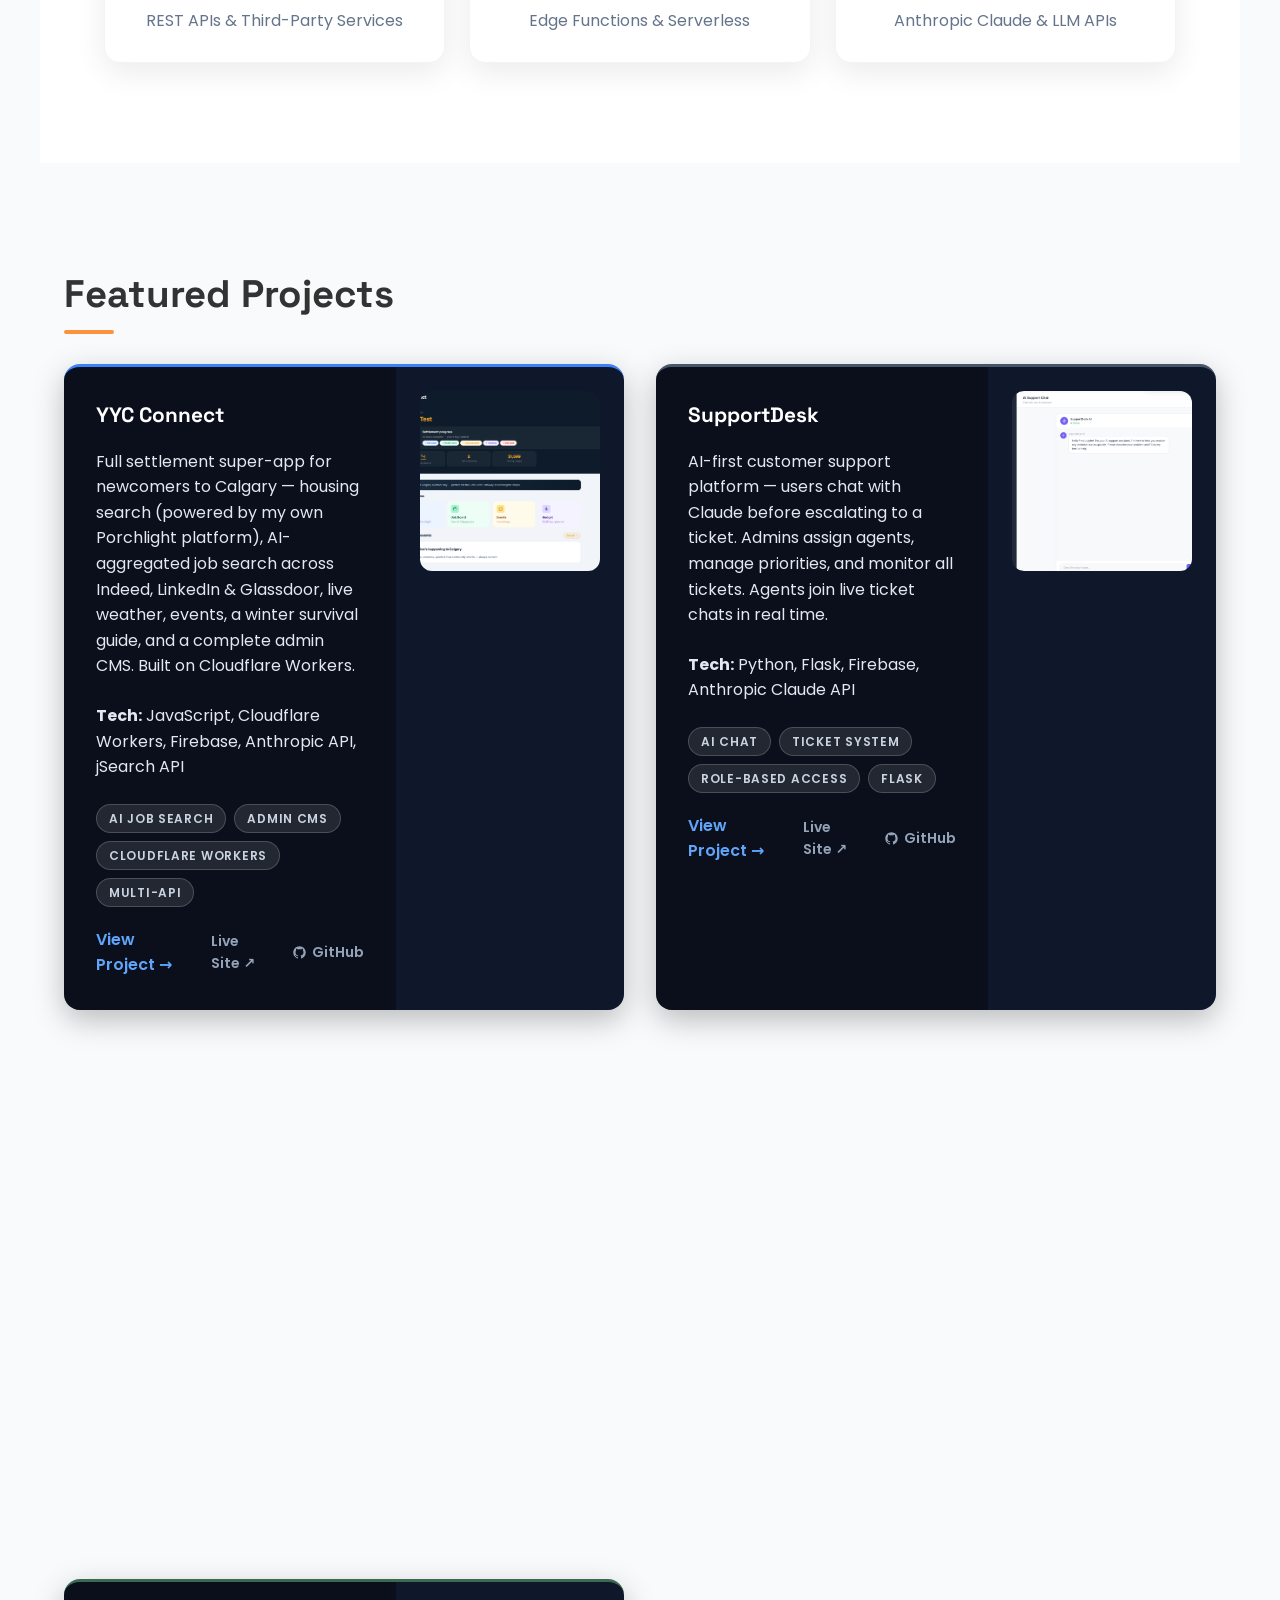
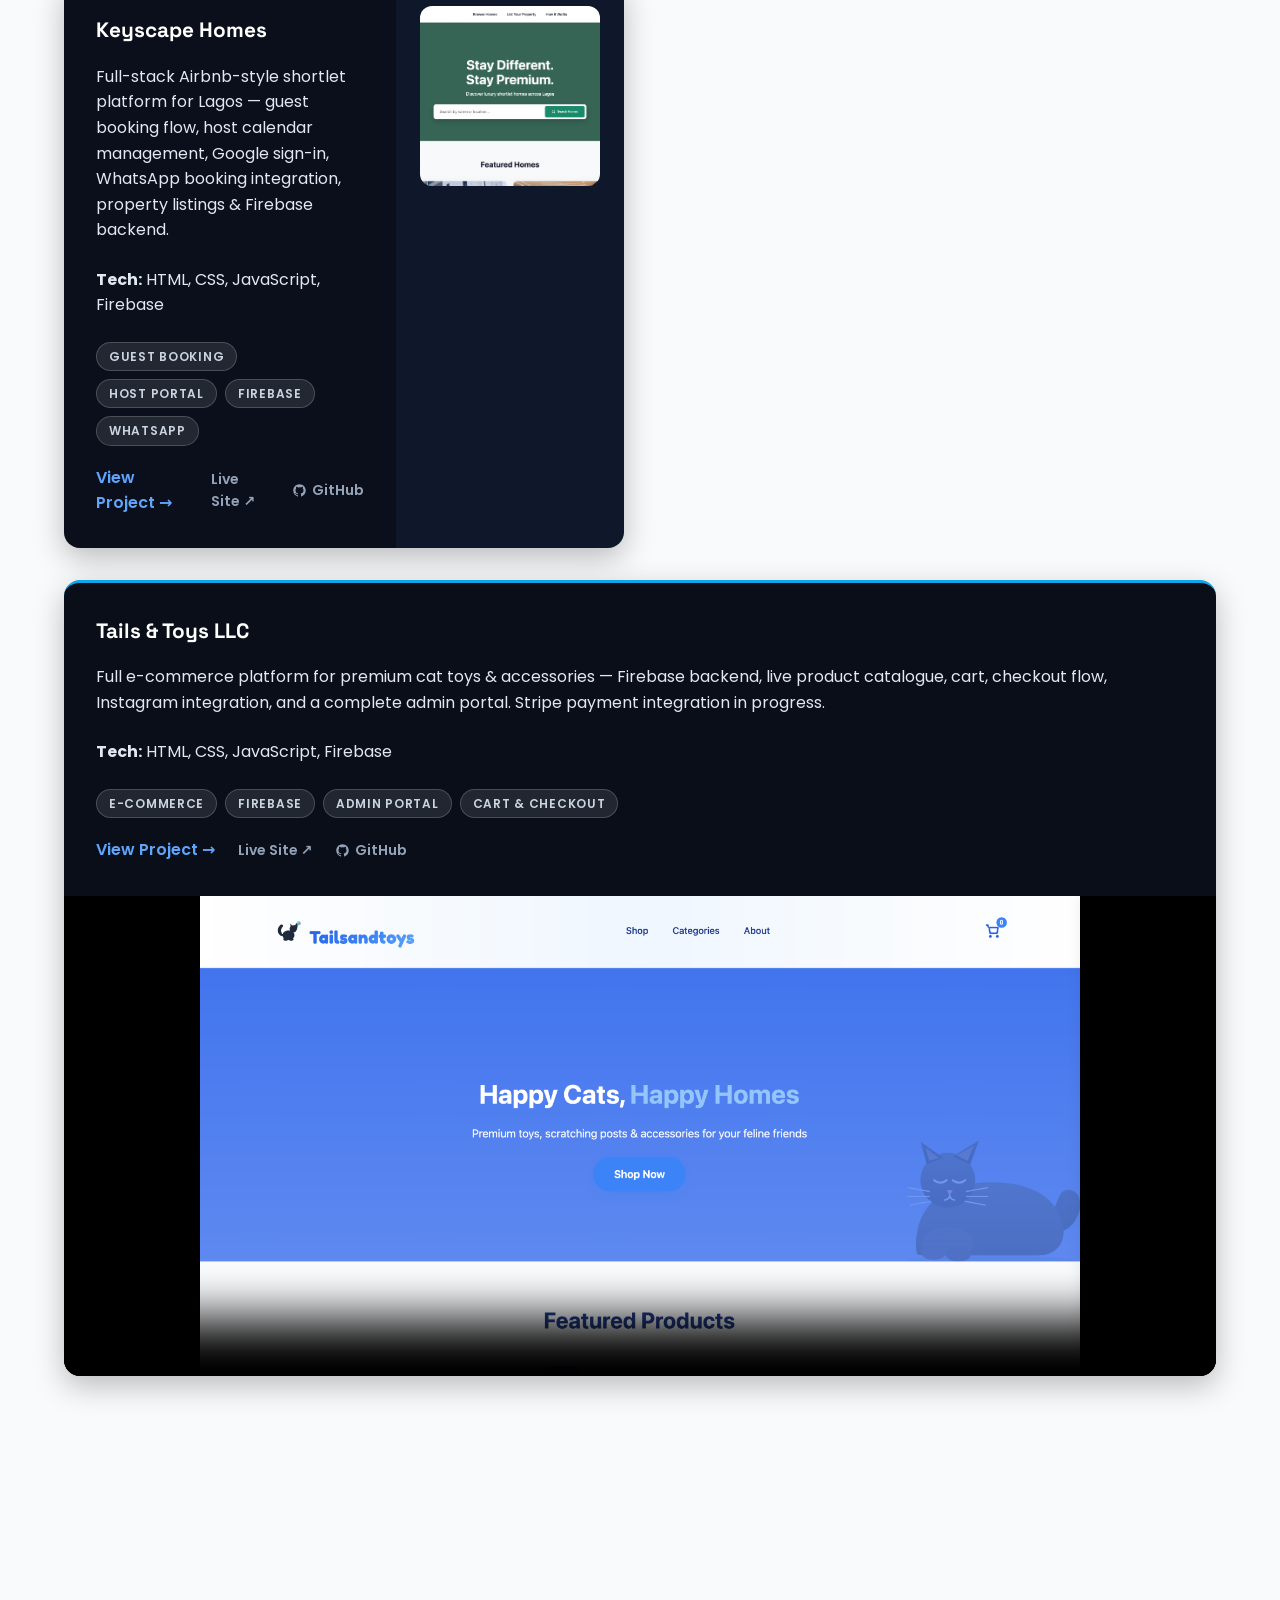
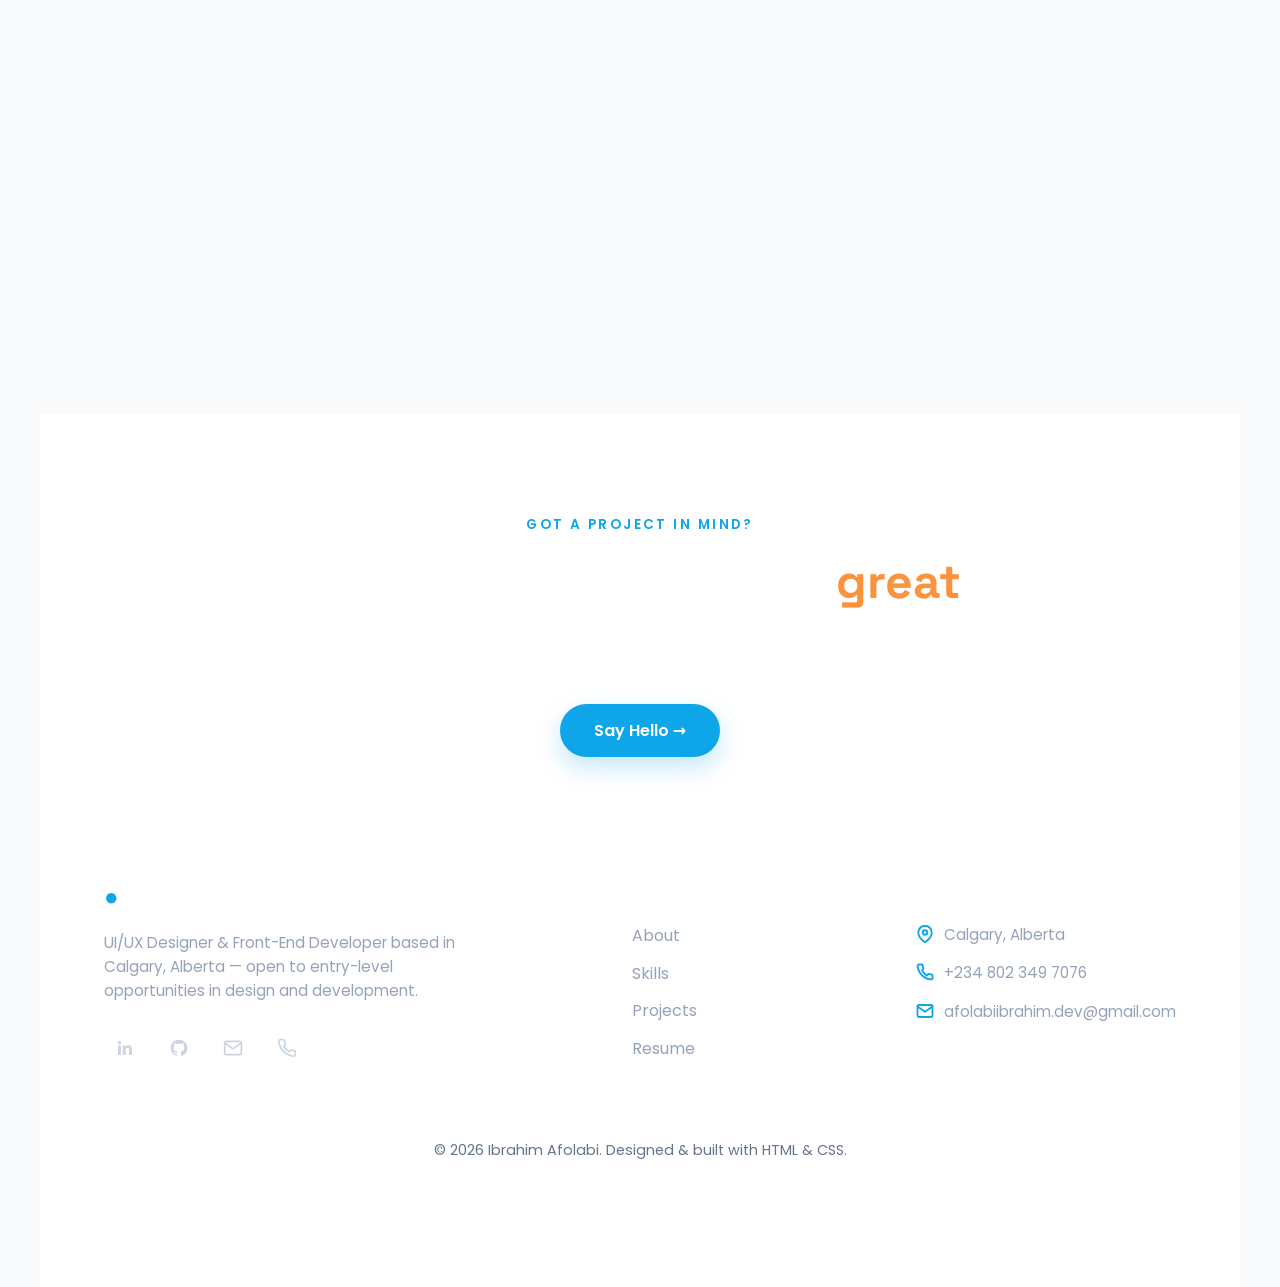
==== commit cb3ebaa3: "Updated navbar, styles, and added light/dark mode toggle" ====
--- a/index.html
+++ b/index.html
@@ -45,8 +45,7 @@
         <p class="title">UI/UX Designer &amp; Software Developer</p>
 
         <div class="about-text">
-          Detail-oriented aspiring UI/UX Designer and Front-End Developer with strong proficiency in Figma and HTML/CSS. Starting a Software Development Diploma at Bow Valley College (September 2026). Proven ability to translate user needs into intuitive, responsive interfaces through freelance projects and academic work. Eager to contribute to entry-level opportunities in UI/UX design or front-end development in Calgary while building on a solid foundation in mathematics and data-driven problem solving.
-        </div>
+          UI/UX Designer and Front-End Developer who ships complete products — from Figma wireframe to live site with a working backend. Recent builds include an AI-powered support platform built with Python and Flask, a settlement super-app with Cloudflare Workers, and several Firebase-powered booking and e-commerce platforms. Starting a Software Development Diploma at Bow Valley College in September 2026 to deepen that foundation further. Based in Calgary and open to entry-level UI/UX or front-end roles where I can keep shipping.  </div>
 
         <div class="skills-badges">
           <div class="badge">
@@ -112,6 +111,29 @@
         </div>
         <div class="project-image yyc-img">
           <img src="images/yycconnect.png" alt="YYC Connect">
+        </div>
+      </div>
+
+      <!-- SupportDesk -->
+      <div class="project-card reveal supportdesk-card">
+        <div class="project-info">
+          <h3>SupportDesk</h3>
+          <p>AI-first customer support platform — users chat with Claude before escalating to a ticket. Admins assign agents, manage priorities, and monitor all tickets. Agents join live ticket chats in real time.</p>
+          <p><strong>Tech:</strong> Python, Flask, Firebase, Anthropic Claude API</p>
+          <div class="project-tags">
+            <span class="tag">AI Chat</span>
+            <span class="tag">Ticket System</span>
+            <span class="tag">Role-Based Access</span>
+            <span class="tag">Flask</span>
+          </div>
+          <div class="card-links">
+            <a href="supportdesk/index.html" class="view-project">View Project →</a>
+            <a href="https://supportdesk-r4qk.onrender.com/" target="_blank" class="view-project secondary-link">Live Site ↗</a>
+            <a href="https://github.com/afolabiibrahimtech/supportdesk" target="_blank" class="view-project gh-link" aria-label="GitHub"><svg width="15" height="15" viewBox="0 0 24 24" fill="currentColor"><path d="M12 2C6.477 2 2 6.477 2 12c0 4.418 2.865 8.166 6.839 9.489.5.092.682-.217.682-.482 0-.237-.009-.868-.013-1.703-2.782.604-3.369-1.342-3.369-1.342-.454-1.155-1.11-1.462-1.11-1.462-.908-.62.069-.608.069-.608 1.003.07 1.531 1.03 1.531 1.03.892 1.529 2.341 1.087 2.91.832.092-.647.35-1.088.636-1.338-2.22-.253-4.555-1.11-4.555-4.943 0-1.091.39-1.984 1.029-2.683-.103-.253-.446-1.27.098-2.647 0 0 .84-.269 2.75 1.025A9.578 9.578 0 0 1 12 6.836c.85.004 1.705.115 2.504.337 1.909-1.294 2.747-1.025 2.747-1.025.546 1.377.203 2.394.1 2.647.64.699 1.028 1.592 1.028 2.683 0 3.842-2.339 4.687-4.566 4.935.359.309.678.919.678 1.852 0 1.336-.012 2.415-.012 2.743 0 .267.18.578.688.48C19.138 20.163 22 16.418 22 12c0-5.523-4.477-10-10-10z"/></svg> GitHub</a>
+          </div>
+        </div>
+        <div class="project-image supportdesk-img">
+          <img src="images/supportdesk.png" alt="SupportDesk">
         </div>
       </div>
 
--- a/styles.css
+++ b/styles.css
@@ -783,12 +783,16 @@
 
 /* ── Homepage project card with video below ── */
 .video-card {
-  flex-direction: column;
+  flex-direction: column !important;
+  grid-column: 1 / -1;        /* span full grid width */
+  max-width: 100%;
+  min-height: unset;
 }
 
 .video-card .project-info {
   background: rgba(0,0,0,0.4);
   width: 100%;
+  flex: unset;
 }
 
 .card-video {
@@ -796,12 +800,27 @@
   background: #000;
   border-top: 1px solid rgba(255,255,255,0.06);
   line-height: 0;
+  border-radius: 0 0 16px 16px;
+  overflow: hidden;
 }
 
 .card-video video {
   width: 100%;
-  max-height: 340px;
+  height: auto;
+  max-height: 480px;
   display: block;
-  object-fit: cover;
-  object-position: top;
-}
+  object-fit: contain;
+  background: #000;
+}
+
+/* SupportDesk — slate blue accent */
+.supportdesk-card {
+  border-top: 3px solid #475569;
+}
+.supportdesk-img {
+  background: #0f172a;
+}
+.supportdesk-img img {
+  object-fit: cover !important;
+  padding: 0 !important;
+}
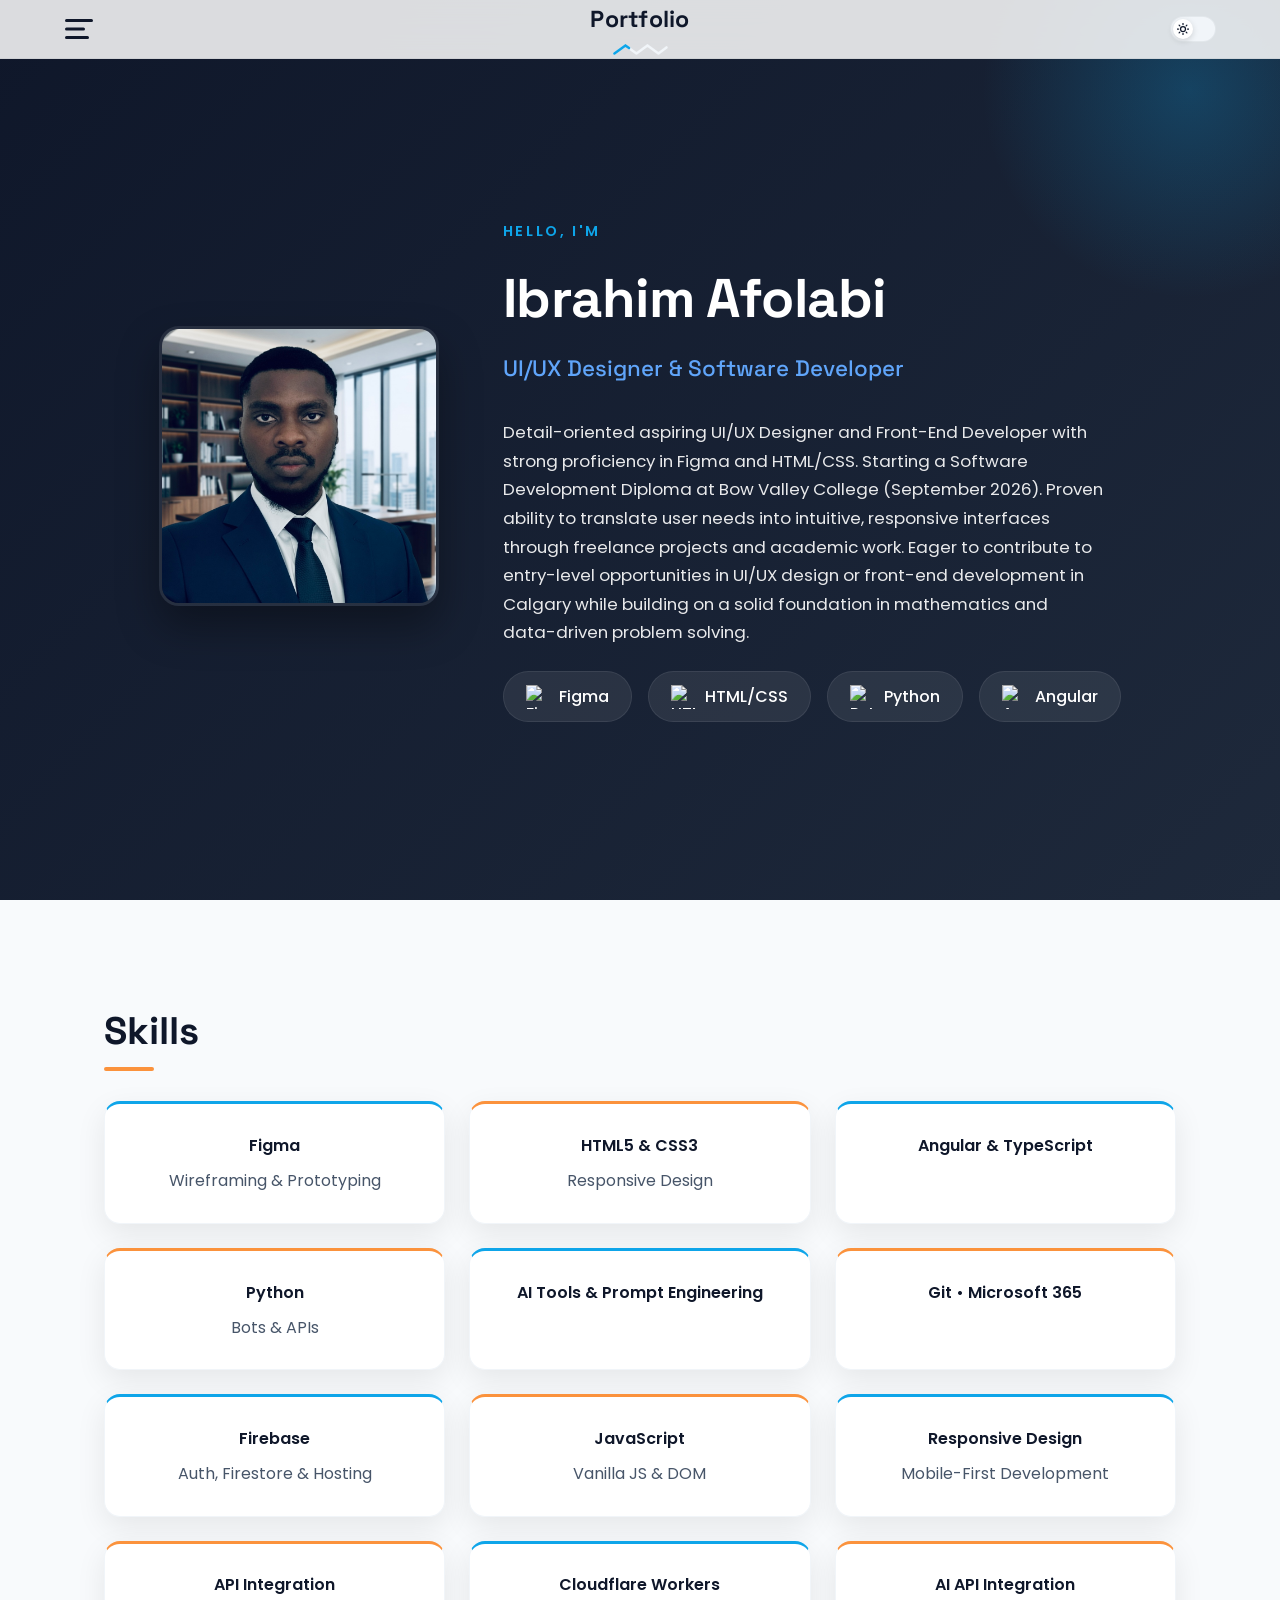
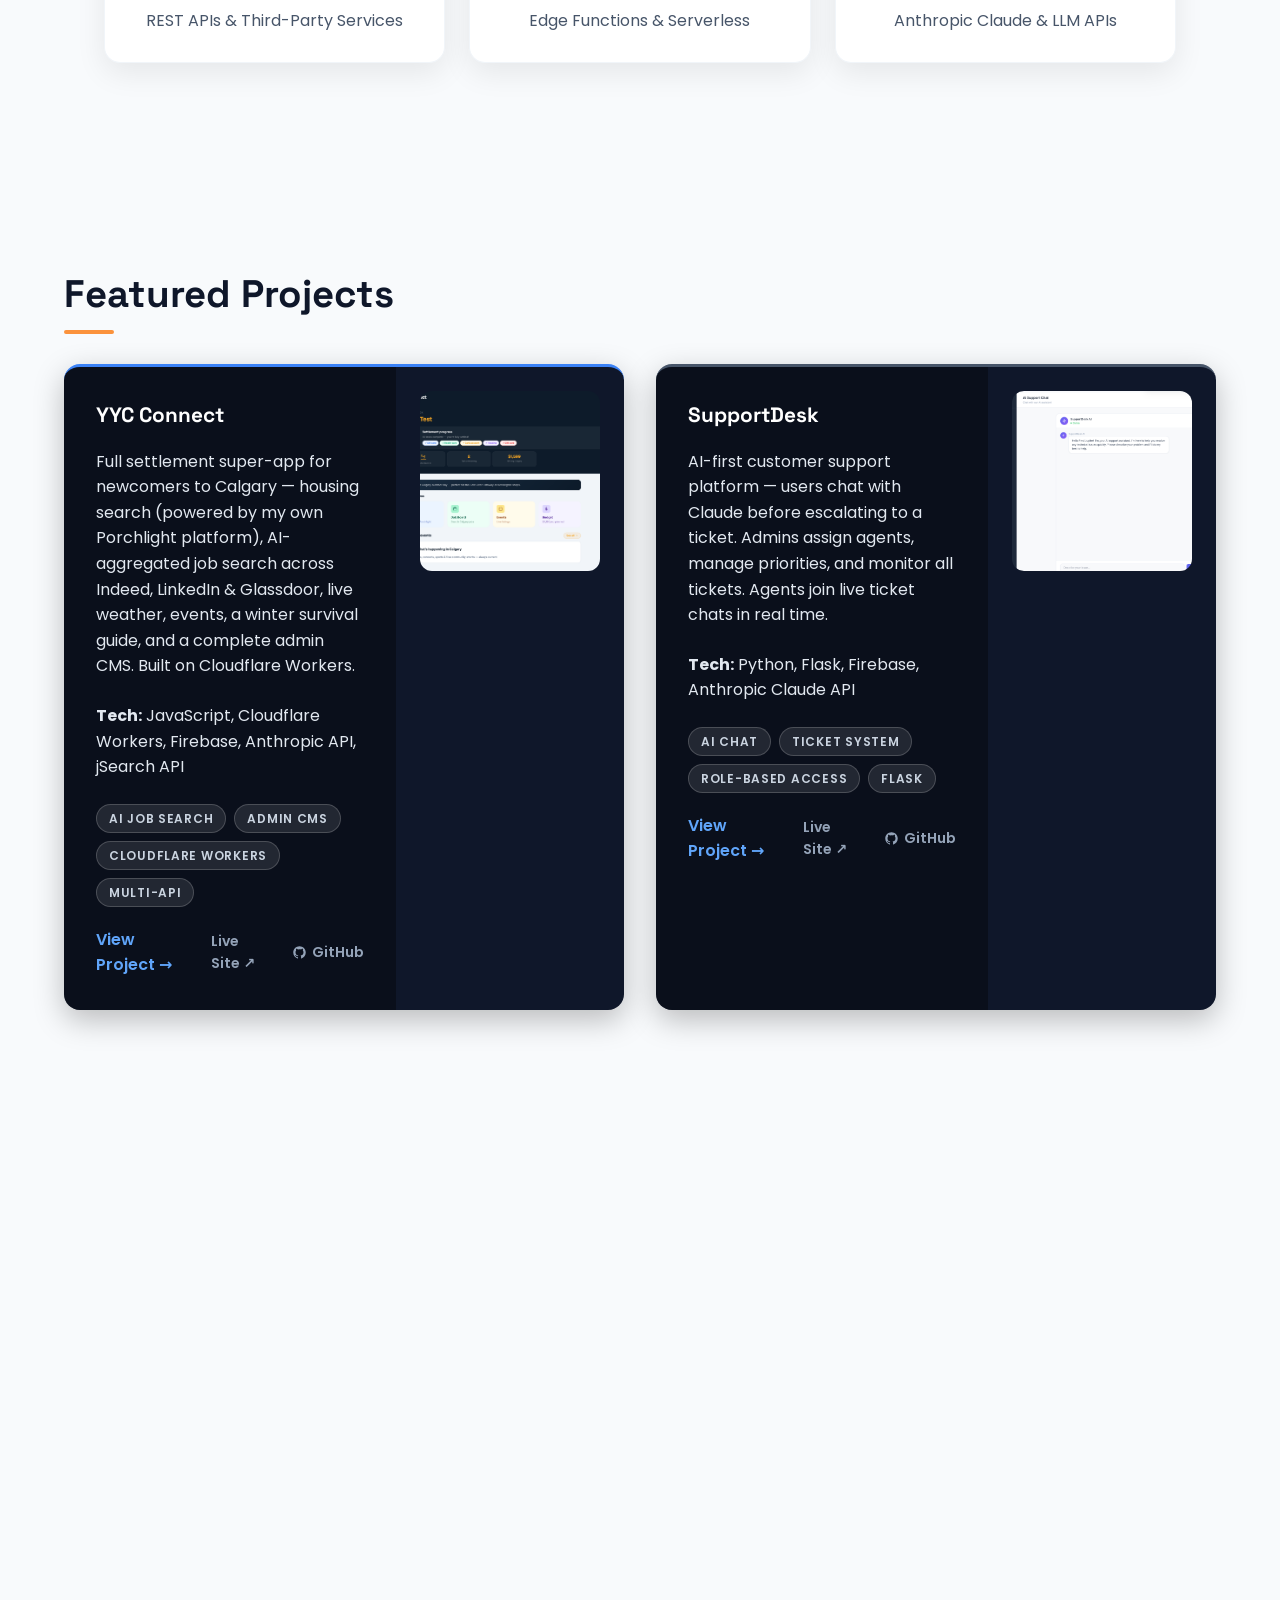
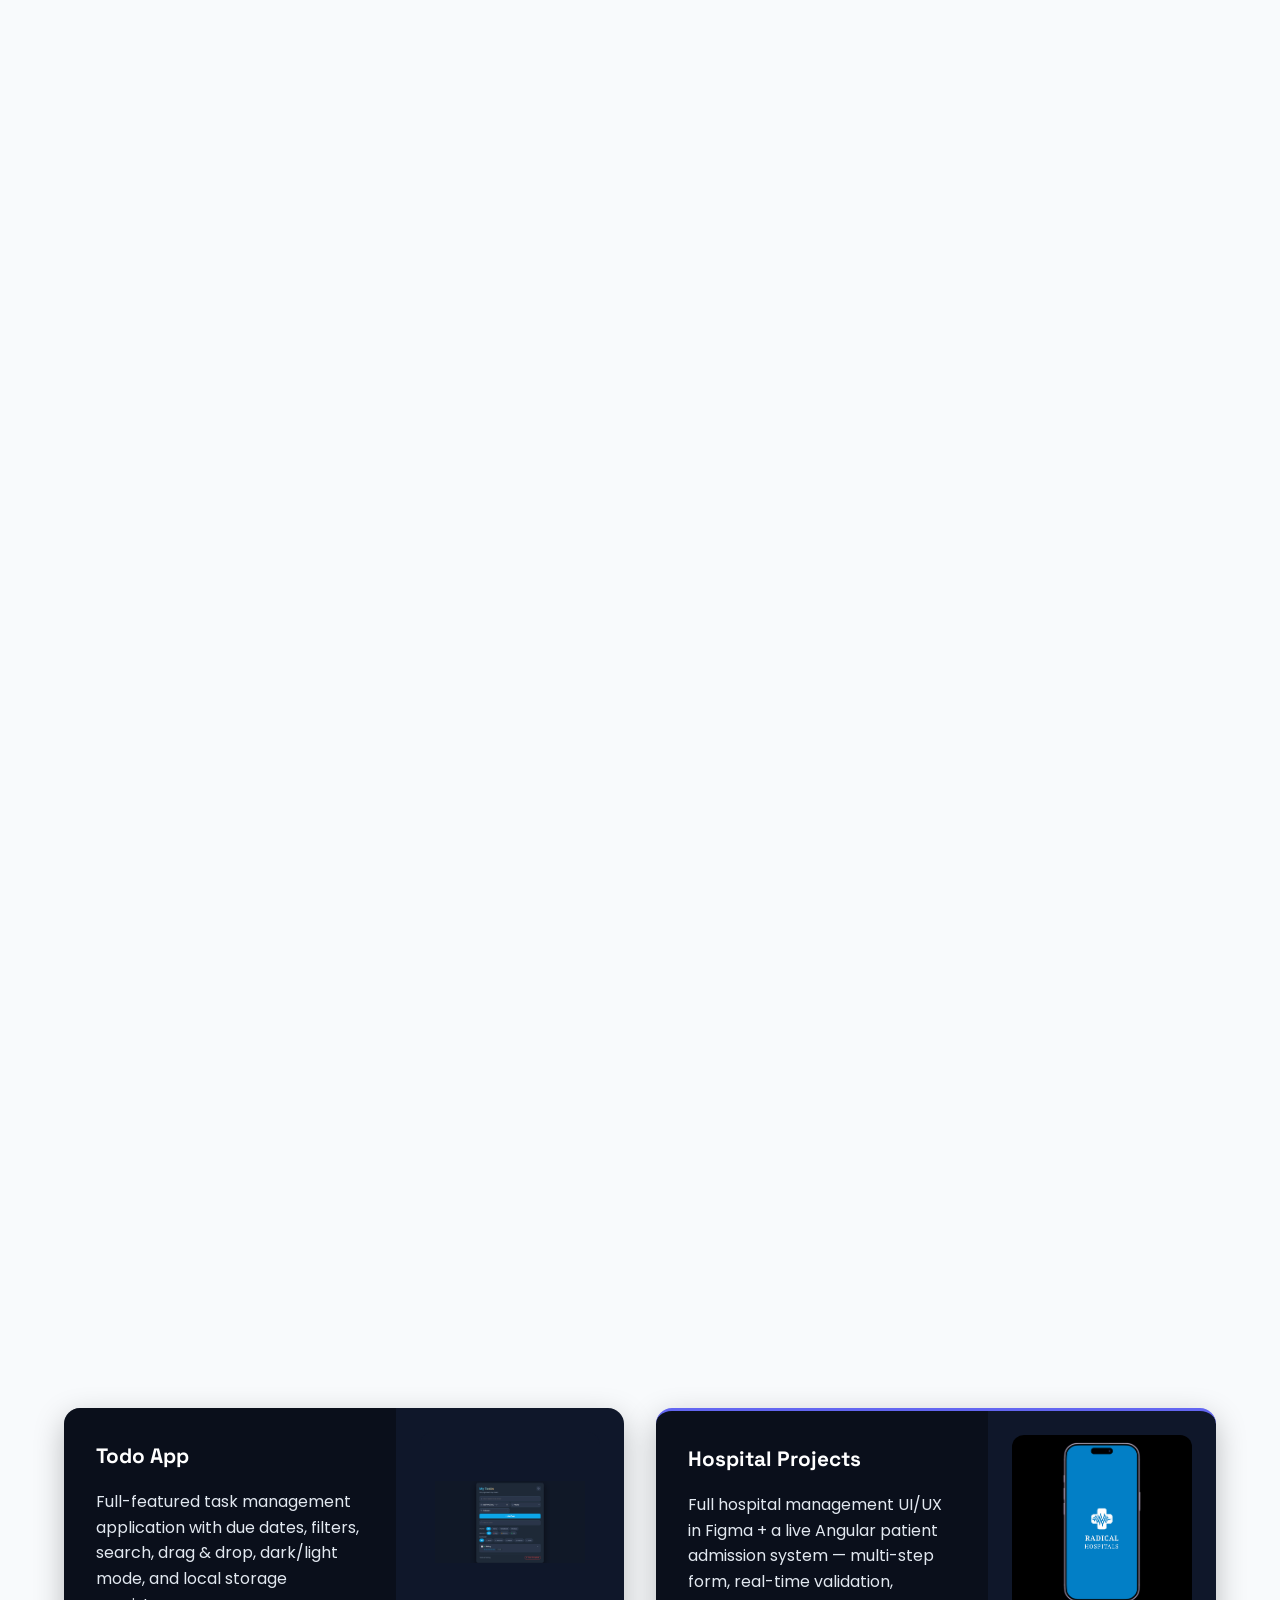
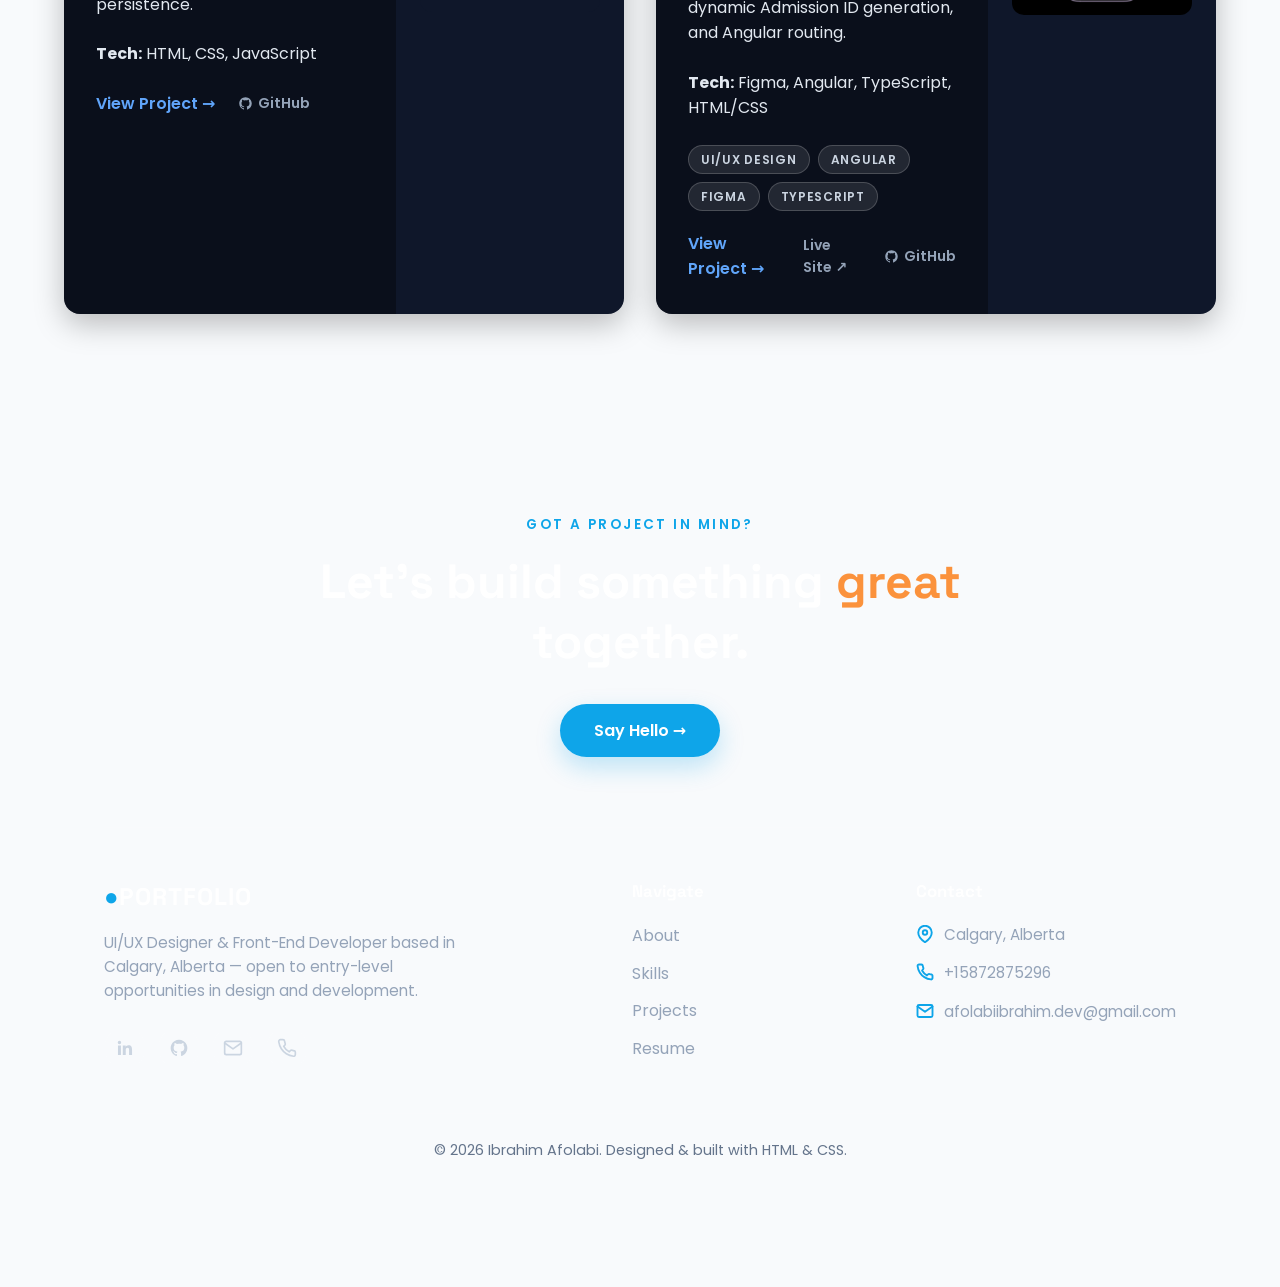
==== commit ee3a1f39: "Updated navbar, styles, and added light/dark mode toggle" ====
--- a/index.html
+++ b/index.html
@@ -8,22 +8,38 @@
   <link rel="preconnect" href="https://fonts.gstatic.com" crossorigin>
   <link href="https://fonts.googleapis.com/css2?family=Space+Grotesk:wght@500;600;700&family=Poppins:wght@300;400;500;600;700&display=swap" rel="stylesheet">
   <link rel="stylesheet" href="styles.css">
+  <script>
+    if (localStorage.getItem('portfolio-theme') === 'dark') {
+      document.documentElement.setAttribute('data-theme', 'dark');
+    }
+  </script>
 </head>
 <body>
 
   <nav>
-    <div class="nav-container">
-      <div class="logo">
-        <span class="logo-dots">●</span>PORTFOLIO
-      </div>
-      <div class="nav-right">
-        <a href="Ibrahim_Afolabi_Resume.pdf" target="_blank" class="resume-btn">Resume</a>
-        <button class="hamburger" id="hamburger" aria-label="Toggle menu" aria-expanded="false" aria-controls="navOverlay">
-          <span></span>
-          <span></span>
-          <span></span>
-        </button>
-      </div>
+    <div class="nav-container nav-container-v2">
+      <button class="hamburger hamburger-left" id="hamburger" aria-label="Toggle menu" aria-expanded="false" aria-controls="navOverlay">
+        <span></span>
+        <span></span>
+        <span></span>
+      </button>
+
+      <div class="logo logo-center">
+        <span class="logo-word">Portfolio</span>
+        <svg class="logo-zigzag" viewBox="0 0 56 14" xmlns="http://www.w3.org/2000/svg" aria-hidden="true">
+          <path class="zigzag-base" d="M2 11 L13 3 L24 11 L35 3 L46 11 L54 5" />
+          <path class="zigzag-trail" d="M2 11 L13 3 L24 11 L35 3 L46 11 L54 5" />
+        </svg>
+      </div>
+
+      <button class="theme-toggle" id="themeToggle" aria-label="Toggle dark mode">
+        <span class="toggle-track">
+          <span class="toggle-thumb">
+            <svg class="icon-sun" xmlns="http://www.w3.org/2000/svg" width="12" height="12" viewBox="0 0 24 24" fill="none" stroke="currentColor" stroke-width="2.5" stroke-linecap="round" stroke-linejoin="round"><circle cx="12" cy="12" r="5"/><line x1="12" y1="1" x2="12" y2="3"/><line x1="12" y1="21" x2="12" y2="23"/><line x1="4.22" y1="4.22" x2="5.64" y2="5.64"/><line x1="18.36" y1="18.36" x2="19.78" y2="19.78"/><line x1="1" y1="12" x2="3" y2="12"/><line x1="21" y1="12" x2="23" y2="12"/><line x1="4.22" y1="19.78" x2="5.64" y2="18.36"/><line x1="18.36" y1="5.64" x2="19.78" y2="4.22"/></svg>
+            <svg class="icon-moon" xmlns="http://www.w3.org/2000/svg" width="12" height="12" viewBox="0 0 24 24" fill="none" stroke="currentColor" stroke-width="2.5" stroke-linecap="round" stroke-linejoin="round"><path d="M21 12.79A9 9 0 1 1 11.21 3a7 7 0 0 0 9.79 9.79z"/></svg>
+          </span>
+        </span>
+      </button>
     </div>
   </nav>
 
@@ -32,6 +48,7 @@
     <a href="#skills"><span class="num">02</span>Skills</a>
     <a href="#projects"><span class="num">03</span>Projects</a>
     <a href="#contact"><span class="num">04</span>Contact</a>
+    <a href="Ibrahim_Afolabi_Resume.pdf" target="_blank"><span class="num">05</span>Resume</a>
   </div>
 
   <section id="about" class="hero">
@@ -45,7 +62,8 @@
         <p class="title">UI/UX Designer &amp; Software Developer</p>
 
         <div class="about-text">
-          UI/UX Designer and Front-End Developer who ships complete products — from Figma wireframe to live site with a working backend. Recent builds include an AI-powered support platform built with Python and Flask, a settlement super-app with Cloudflare Workers, and several Firebase-powered booking and e-commerce platforms. Starting a Software Development Diploma at Bow Valley College in September 2026 to deepen that foundation further. Based in Calgary and open to entry-level UI/UX or front-end roles where I can keep shipping.  </div>
+          Detail-oriented aspiring UI/UX Designer and Front-End Developer with strong proficiency in Figma and HTML/CSS. Starting a Software Development Diploma at Bow Valley College (September 2026). Proven ability to translate user needs into intuitive, responsive interfaces through freelance projects and academic work. Eager to contribute to entry-level opportunities in UI/UX design or front-end development in Calgary while building on a solid foundation in mathematics and data-driven problem solving.
+        </div>
 
         <div class="skills-badges">
           <div class="badge">
@@ -299,7 +317,7 @@
             <a href="mailto:afolabiibrahim.dev@gmail.com" class="social-icon" aria-label="Email">
               <svg width="20" height="20" viewBox="0 0 24 24" fill="none" stroke="currentColor" stroke-width="2" stroke-linecap="round" stroke-linejoin="round"><path d="M4 4h16c1.1 0 2 .9 2 2v12c0 1.1-.9 2-2 2H4c-1.1 0-2-.9-2-2V6c0-1.1.9-2 2-2z"/><polyline points="22,6 12,13 2,6"/></svg>
             </a>
-            <a href="tel:+2348023497076" class="social-icon" aria-label="Phone">
+            <a href="tel:+15872875296" class="social-icon" aria-label="Phone">
               <svg width="20" height="20" viewBox="0 0 24 24" fill="none" stroke="currentColor" stroke-width="2" stroke-linecap="round" stroke-linejoin="round"><path d="M22 16.92v3a2 2 0 01-2.18 2 19.79 19.79 0 01-8.63-3.07 19.5 19.5 0 01-6-6 19.79 19.79 0 01-3.07-8.67A2 2 0 014.11 2h3a2 2 0 012 1.72 12.84 12.84 0 00.7 2.81 2 2 0 01-.45 2.11L8.09 10.09a16 16 0 006.5 6.5l1.45-1.45a2 2 0 012.11-.45 12.84 12.84 0 002.81.7A2 2 0 0122 16.92z"/></svg>
             </a>
           </div>
@@ -321,7 +339,7 @@
           </div>
           <div class="contact-item">
             <svg width="18" height="18" viewBox="0 0 24 24" fill="none" stroke="currentColor" stroke-width="2.5" stroke-linecap="round" stroke-linejoin="round"><path d="M22 16.92v3a2 2 0 01-2.18 2 19.79 19.79 0 01-8.63-3.07 19.5 19.5 0 01-6-6 19.79 19.79 0 01-3.07-8.67A2 2 0 014.11 2h3a2 2 0 012 1.72 12.84 12.84 0 00.7 2.81 2 2 0 01-.45 2.11L8.09 10.09a16 16 0 006.5 6.5l1.45-1.45a2 2 0 012.11-.45 12.84 12.84 0 002.81.7A2 2 0 0122 16.92z"/></svg>
-            <span>+234 802 349 7076</span>
+            <span>+15872875296</span>
           </div>
           <div class="contact-item">
             <svg width="18" height="18" viewBox="0 0 24 24" fill="none" stroke="currentColor" stroke-width="2.5" stroke-linecap="round" stroke-linejoin="round"><path d="M4 4h16c1.1 0 2 .9 2 2v12c0 1.1-.9 2-2 2H4c-1.1 0-2-.9-2-2V6c0-1.1.9-2 2-2z"/><polyline points="22,6 12,13 2,6"/></svg>
@@ -338,14 +356,39 @@
 
   <script>
     // Hamburger menu toggle
+    // Theme toggle
+    const themeToggle = document.getElementById('themeToggle');
+    const savedTheme = localStorage.getItem('portfolio-theme');
+    if (savedTheme === 'dark') {
+      document.documentElement.setAttribute('data-theme', 'dark');
+    }
+    themeToggle.addEventListener('click', () => {
+      const isDark = document.documentElement.getAttribute('data-theme') === 'dark';
+      if (isDark) {
+        document.documentElement.removeAttribute('data-theme');
+        localStorage.setItem('portfolio-theme', 'light');
+      } else {
+        document.documentElement.setAttribute('data-theme', 'dark');
+        localStorage.setItem('portfolio-theme', 'dark');
+      }
+    });
+
     const hamburger = document.getElementById('hamburger');
     const navOverlay = document.getElementById('navOverlay');
 
-    hamburger.addEventListener('click', () => {
+    const heroSection = document.querySelector('.hero');
+
+    hamburger.addEventListener('click', (e) => {
+      e.stopPropagation();
       const isOpen = navOverlay.classList.toggle('active');
       hamburger.classList.toggle('active');
       hamburger.setAttribute('aria-expanded', isOpen);
       document.body.classList.toggle('nav-open', isOpen);
+
+      if (isOpen && heroSection) {
+        const heroBottom = heroSection.getBoundingClientRect().bottom;
+        navOverlay.classList.toggle('on-dark', heroBottom > 76);
+      }
     });
 
     // Close menu when a link is clicked
@@ -356,6 +399,17 @@
         hamburger.setAttribute('aria-expanded', 'false');
         document.body.classList.remove('nav-open');
       });
+    });
+
+    // Close menu when clicking outside
+    document.addEventListener('click', (e) => {
+      const isOpen = navOverlay.classList.contains('active');
+      if (isOpen && !navOverlay.contains(e.target) && !hamburger.contains(e.target)) {
+        navOverlay.classList.remove('active');
+        hamburger.classList.remove('active');
+        hamburger.setAttribute('aria-expanded', 'false');
+        document.body.classList.remove('nav-open');
+      }
     });
 
     // Scroll-reveal animations
--- a/styles.css
+++ b/styles.css
@@ -8,6 +8,33 @@
   --text-muted: #94a3b8;
   --font-display: 'Space Grotesk', sans-serif;
   --font-body: 'Poppins', system-ui, sans-serif;
+
+  /* Theme-aware tokens (light mode defaults) */
+  --bg-page: #f8fafc;
+  --bg-surface: #ffffff;
+  --text-body: #333333;
+  --text-heading: #0f172a;
+  --text-secondary: #475569;
+  --border-soft: #f1f5f9;
+  --nav-bg: rgba(255, 255, 255, 0.85);
+  --nav-border: rgba(15, 23, 42, 0.06);
+  --skill-shadow: rgba(0, 0, 0, 0.08);
+}
+
+[data-theme="dark"] {
+  --bg-page: #0b1220;
+  --bg-surface: #131c2e;
+  --text-body: #cbd5e1;
+  --text-heading: #f1f5f9;
+  --text-secondary: #94a3b8;
+  --border-soft: #1e293b;
+  --nav-bg: rgba(11, 18, 32, 0.85);
+  --nav-border: rgba(255, 255, 255, 0.07);
+  --skill-shadow: rgba(0, 0, 0, 0.4);
+}
+
+html {
+  transition: background-color 0.3s ease;
 }
 
 * {
@@ -23,8 +50,9 @@
 body {
   font-family: var(--font-body);
   line-height: 1.6;
-  color: #333;
-  background: #f8fafc;
+  color: var(--text-body);
+  background: var(--bg-page);
+  transition: background-color 0.3s ease, color 0.3s ease;
 }
 
 /* ==================== NAV ==================== */
@@ -32,11 +60,12 @@
   position: fixed;
   top: 0;
   width: 100%;
-  background: rgba(255, 255, 255, 0.85);
+  background: var(--nav-bg);
   backdrop-filter: blur(14px);
   padding: 1rem 5%;
   z-index: 1000;
-  border-bottom: 1px solid rgba(15, 23, 42, 0.06);
+  border-bottom: 1px solid var(--nav-border);
+  transition: background-color 0.3s ease, border-color 0.3s ease;
 }
 
 .nav-container {
@@ -45,43 +74,139 @@
   display: flex;
   justify-content: space-between;
   align-items: center;
+}
+
+/* New 3-column nav: hamburger | logo | toggle */
+.nav-container-v2 {
+  display: flex;
+  justify-content: space-between;
+  align-items: center;
+  position: relative;
 }
 
 .logo {
   font-family: var(--font-display);
   font-size: 1.25rem;
   font-weight: 700;
-  color: var(--dark);
+  color: var(--text-heading);
   letter-spacing: 0.04em;
+}
+
+.logo-center {
+  position: absolute;
+  left: 50%;
+  top: 50%;
+  transform: translate(-50%, -50%);
+}
+
+.logo-italic {
+  font-style: italic;
 }
 
 .logo-dots {
   color: var(--primary);
 }
 
+/* Solid wordmark with animated zigzag underline */
+.logo-center {
+  display: flex;
+  flex-direction: column;
+  align-items: center;
+  gap: 4px;
+}
+
+.logo-word {
+  font-family: var(--font-display);
+  font-size: 1.45rem;
+  font-weight: 800;
+  letter-spacing: 0.01em;
+  color: var(--text-heading);
+  transition: color 0.3s ease;
+}
+
+.logo-zigzag {
+  width: 56px;
+  height: 14px;
+  overflow: visible;
+}
+
+.zigzag-base,
+.zigzag-trail {
+  fill: none;
+  stroke-linecap: round;
+  stroke-linejoin: round;
+}
+
+.zigzag-base {
+  stroke: var(--border-soft);
+  stroke-width: 2.6;
+}
+
+.zigzag-trail {
+  stroke: var(--primary);
+  stroke-width: 2.6;
+  stroke-dasharray: 18 50;
+  stroke-dashoffset: 0;
+  animation: zigzagTrail 2.4s ease-in-out infinite alternate;
+}
+
+@keyframes zigzagTrail {
+  0%   { stroke-dashoffset: 0; }
+  100% { stroke-dashoffset: -68; }
+}
+
 .nav-right {
   display: flex;
   align-items: center;
-  gap: 1.5rem;
-}
-
-.resume-btn {
-  background: var(--dark);
-  color: white !important;
-  padding: 10px 26px;
+  gap: 1.1rem;
+}
+
+/* Theme toggle switch */
+.theme-toggle {
+  background: none;
+  border: none;
+  cursor: pointer;
+  padding: 0;
+  flex-shrink: 0;
+}
+
+.toggle-track {
+  display: flex;
+  align-items: center;
+  width: 46px;
+  height: 26px;
   border-radius: 999px;
-  text-decoration: none;
-  font-weight: 600;
-  font-size: 0.95rem;
-  transition: all 0.3s;
-  box-shadow: 0 4px 14px rgba(14, 165, 233, 0.25);
-}
-
-.resume-btn:hover {
-  background: var(--primary);
-  color: white !important;
-  transform: translateY(-2px);
-}
+  background: var(--border-soft);
+  border: 1.5px solid var(--nav-border);
+  padding: 2px;
+  transition: background-color 0.3s ease, border-color 0.3s ease;
+}
+
+.toggle-thumb {
+  display: flex;
+  align-items: center;
+  justify-content: center;
+  width: 20px;
+  height: 20px;
+  border-radius: 50%;
+  background: var(--bg-surface);
+  color: var(--text-heading);
+  box-shadow: 0 2px 6px rgba(0,0,0,0.15);
+  transition: transform 0.3s cubic-bezier(0.65,0,0.35,1), background-color 0.3s ease, color 0.3s ease;
+  transform: translateX(0);
+}
+
+.toggle-thumb .icon-moon { display: none; }
+.toggle-thumb .icon-sun { display: block; }
+
+[data-theme="dark"] .toggle-thumb {
+  transform: translateX(20px);
+  background: var(--dark-2);
+  color: #fbbf24;
+}
+
+[data-theme="dark"] .toggle-thumb .icon-sun { display: none; }
+[data-theme="dark"] .toggle-thumb .icon-moon { display: block; }
 
 /* Hamburger */
 .hamburger {
@@ -89,10 +214,16 @@
   width: 30px;
   height: 22px;
   background: none;
-  border: none;
+  border: 1.5px solid transparent;
+  border-radius: 6px;
   cursor: pointer;
   padding: 0;
   z-index: 1001;
+  transition: border-color 0.3s ease, width 0.3s ease, height 0.3s ease;
+}
+
+.hamburger-left {
+  flex-shrink: 0;
 }
 
 .hamburger span {
@@ -102,69 +233,89 @@
   width: 100%;
   height: 3px;
   border-radius: 3px;
-  background: var(--dark);
-  transition: all 0.35s cubic-bezier(0.65, 0, 0.35, 1);
+  background: var(--text-heading);
+  transition: all 0.35s cubic-bezier(0.65, 0, 0.35, 1), background-color 0.3s ease;
 }
 
 .hamburger span:nth-child(1) { top: 0; }
-.hamburger span:nth-child(2) { top: 50%; transform: translateY(-50%); }
-.hamburger span:nth-child(3) { bottom: 0; }
+.hamburger span:nth-child(2) { top: 50%; transform: translateY(-50%); width: 70%; }
+.hamburger span:nth-child(3) { bottom: 0; width: 85%; }
+
+.hamburger.active {
+  width: 38px;
+  height: 38px;
+  border-color: var(--primary);
+}
 
 .hamburger.active span:nth-child(1) {
   top: 50%;
-  transform: translateY(-50%) rotate(45deg);
-  background: white;
+  left: 50%;
+  transform: translate(-50%, -50%) rotate(45deg);
+  background: var(--text-heading);
+  width: 60%;
 }
 .hamburger.active span:nth-child(2) {
   opacity: 0;
 }
 .hamburger.active span:nth-child(3) {
-  bottom: 50%;
-  transform: translateY(50%) rotate(-45deg);
-  background: white;
+  top: 50%;
+  bottom: auto;
+  left: 50%;
+  transform: translate(-50%, -50%) rotate(-45deg);
+  background: var(--text-heading);
+  width: 60%;
 }
 
 /* Fullscreen nav overlay */
 .nav-overlay {
   position: fixed;
-  inset: 0;
+  top: 76px;
+  left: 5%;
   display: flex;
   flex-direction: column;
-  align-items: center;
-  justify-content: center;
-  gap: 1.5rem;
-  background: linear-gradient(150deg, var(--dark) 0%, var(--dark-2) 100%);
-  transform: translateY(-100%);
-  transition: transform 0.55s cubic-bezier(0.77, 0, 0.18, 1);
+  align-items: flex-start;
+  gap: 0.4rem;
+  background: transparent;
+  opacity: 0;
+  pointer-events: none;
+  transform: translateY(-12px);
+  transition: opacity 0.3s ease, transform 0.3s ease;
+  will-change: opacity, transform;
   z-index: 999;
 }
 
 .nav-overlay.active {
+  opacity: 1;
+  pointer-events: auto;
   transform: translateY(0);
 }
 
 .nav-overlay a {
   font-family: var(--font-display);
-  font-size: clamp(2rem, 6vw, 3.2rem);
-  font-weight: 600;
-  color: white;
+  font-size: 1.6rem;
+  font-weight: 800;
+  letter-spacing: 0.01em;
+  color: var(--text-heading);
   text-decoration: none;
   opacity: 0;
-  transform: translateY(24px);
-  transition: opacity 0.45s ease, transform 0.45s ease, color 0.3s;
+  transform: translateY(10px);
+  transition: opacity 0.35s ease, transform 0.35s ease, color 0.3s;
   display: flex;
   align-items: baseline;
-  gap: 1rem;
+  gap: 0.6rem;
+}
+
+.nav-overlay.on-dark a {
+  color: #ffffff;
+  text-shadow: 0 2px 10px rgba(0,0,0,0.35);
 }
 
 .nav-overlay a span.num {
-  font-family: var(--font-body);
-  font-size: 1rem;
-  font-weight: 500;
-  color: var(--primary);
-}
-
-.nav-overlay a:hover {
+  display: none;
+}
+
+.nav-overlay a:hover,
+.nav-overlay a.current {
   color: var(--primary);
 }
 
@@ -173,14 +324,11 @@
   transform: translateY(0);
 }
 
-.nav-overlay.active a:nth-child(1) { transition-delay: 0.08s; }
-.nav-overlay.active a:nth-child(2) { transition-delay: 0.16s; }
-.nav-overlay.active a:nth-child(3) { transition-delay: 0.24s; }
-.nav-overlay.active a:nth-child(4) { transition-delay: 0.32s; }
-
-body.nav-open {
-  overflow: hidden;
-}
+.nav-overlay.active a:nth-child(1) { transition-delay: 0.04s; }
+.nav-overlay.active a:nth-child(2) { transition-delay: 0.08s; }
+.nav-overlay.active a:nth-child(3) { transition-delay: 0.12s; }
+.nav-overlay.active a:nth-child(4) { transition-delay: 0.16s; }
+.nav-overlay.active a:nth-child(5) { transition-delay: 0.20s; }
 
 /* ==================== HERO ==================== */
 .hero {
@@ -291,7 +439,7 @@
 /* ==================== SKILLS ==================== */
 .skills-section {
   padding: 100px 5%;
-  background: white;
+  background: var(--bg-page);
   max-width: 1200px;
   margin: 0 auto;
 }
@@ -303,6 +451,7 @@
   margin-bottom: 2.5rem;
   position: relative;
   display: inline-block;
+  color: var(--text-heading);
 }
 
 .skills-section h2::after,
@@ -324,14 +473,15 @@
 }
 
 .skill-card {
-  background: white;
+  background: var(--bg-surface);
+  color: var(--text-heading);
   padding: 1.8rem 1.4rem;
   border-radius: 16px;
   text-align: center;
   font-weight: 600;
-  box-shadow: 0 10px 30px rgba(0, 0, 0, 0.08);
-  transition: all 0.35s ease;
-  border: 1px solid #f1f5f9;
+  box-shadow: 0 10px 30px var(--skill-shadow);
+  transition: all 0.35s ease, background-color 0.3s ease, color 0.3s ease;
+  border: 1px solid var(--border-soft);
   border-top: 3px solid var(--primary);
 }
 
@@ -348,13 +498,13 @@
   font-weight: normal;
   display: block;
   margin-top: 0.6rem;
-  color: #64748b;
+  color: var(--text-secondary);
 }
 
 /* ==================== PROJECTS ==================== */
 .projects {
   padding: 100px 5%;
-  background: #f8fafc;
+  background: var(--bg-page);
 }
 
 .projects-grid {
@@ -466,7 +616,7 @@
 /* ==================== CONTACT ==================== */
 #contact {
   padding: 100px 5%;
-  background: white;
+  background: var(--bg-page);
   max-width: 1200px;
   margin: 0 auto;
 }
@@ -477,9 +627,10 @@
   text-align: center;
   font-size: 1.2rem;
   padding: 40px;
-  background: #f8fafc;
+  background: var(--bg-surface);
+  color: var(--text-body);
   border-radius: 16px;
-  box-shadow: 0 10px 30px rgba(0, 0, 0, 0.08);
+  box-shadow: 0 10px 30px var(--skill-shadow);
 }
 
 /* ==================== FOOTER ==================== */
@@ -650,6 +801,14 @@
 
 /* ==================== RESPONSIVE ==================== */
 @media (max-width: 768px) {
+  .logo-word {
+    font-size: 1.2rem;
+  }
+
+  .logo-zigzag {
+    width: 48px;
+  }
+
   .hero-content {
     flex-direction: column;
     text-align: center;
